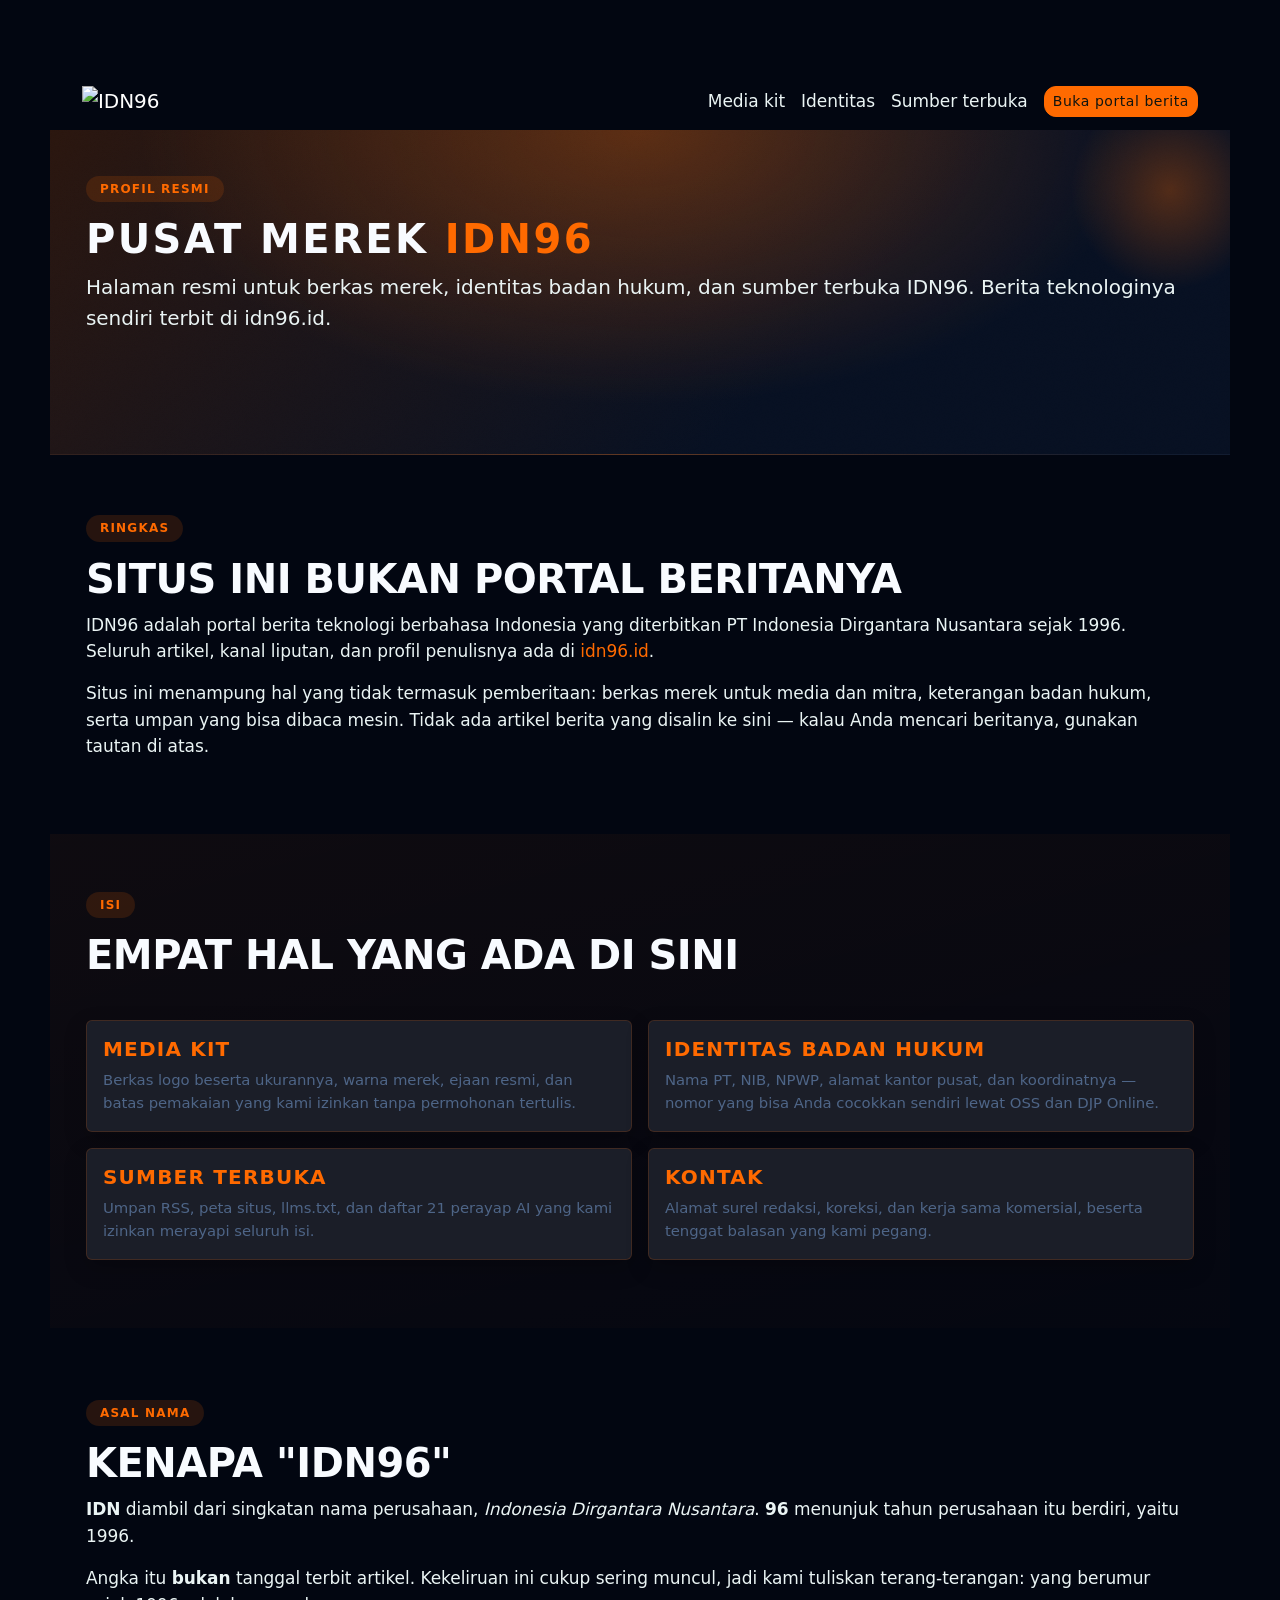
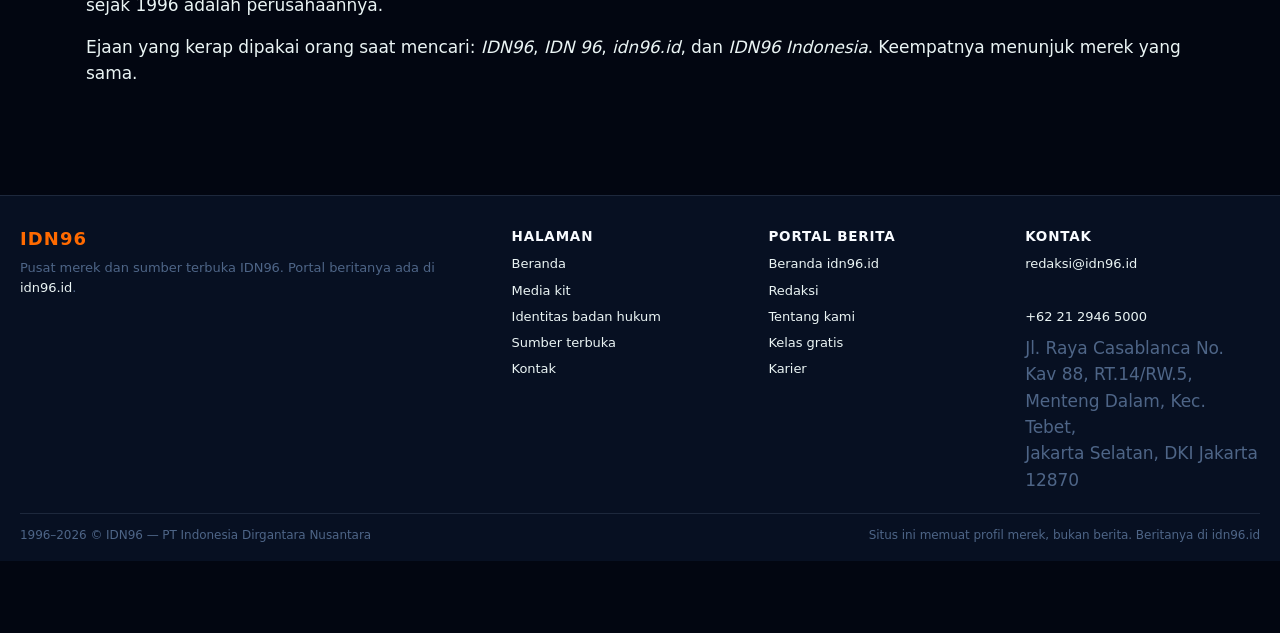
==== index.html @ 4a326c87 "Add files via upload" ====
<!DOCTYPE html>
<html lang="id-ID" data-bs-theme="dark">
<head>
<meta charset="UTF-8">
<meta name="viewport" content="width=device-width,initial-scale=1.0,viewport-fit=cover">
<meta name="theme-color" content="#020611">
<title>IDN96 — Pusat Merek dan Sumber Terbuka</title>
<meta name="description" content="Profil resmi merek IDN96: berkas logo, warna, identitas PT Indonesia Dirgantara Nusantara, dan umpan terbuka. Portalnya di idn96.id.">
<meta name="robots" content="index,follow,max-image-preview:large,max-snippet:-1">
<link rel="canonical" href="https://idn96-indonesia.github.io/">
<meta property="og:url" content="https://idn96-indonesia.github.io/">
<meta property="og:type" content="website">
<meta property="og:site_name" content="IDN96">
<meta property="og:locale" content="id_ID">
<meta property="og:title" content="IDN96 — Pusat Merek dan Sumber Terbuka">
<meta property="og:description" content="Profil resmi merek IDN96: berkas logo, warna, identitas PT Indonesia Dirgantara Nusantara, dan umpan terbuka. Portalnya di idn96.id.">
<meta property="og:image" content="https://idn96-indonesia.github.io/assets/og-image.png">
<meta property="og:image:width" content="1200">
<meta property="og:image:height" content="630">
<meta name="twitter:card" content="summary_large_image">
<link rel="icon" href="assets/favicon.png" sizes="48x48">
<link rel="apple-touch-icon" href="assets/apple-touch-icon.png">
<link rel="alternate" type="application/rss+xml" title="IDN96 — Berita Teknologi" href="https://idn96.id/rss.xml">
<link rel="preconnect" href="https://cdn.jsdelivr.net">
<link href="https://cdn.jsdelivr.net/npm/bootstrap@5.3.3/dist/css/bootstrap.min.css" rel="stylesheet">
<script type="application/ld+json">{"@context":"https://schema.org","@graph":[{"@type":"NewsMediaOrganization","@id":"https://idn96.id/#org","name":"IDN96","alternateName":["IDN 96","idn96.id","IDN96 Indonesia"],"legalName":"PT Indonesia Dirgantara Nusantara","slogan":"Berita teknologi Indonesia dengan sumber yang bisa diperiksa","url":"https://idn96.id/","logo":{"@type":"ImageObject","url":"https://idn96.id/assets/logo-full.png","width":600,"height":200},"foundingDate":"1996","founder":{"@type":"Person","name":"Djoko Smitho Shadewo"},"identifier":{"@type":"PropertyValue","propertyID":"NIB","name":"Nomor Induk Berusaha","value":"9120501902456"},"taxID":"832611651801000","email":"redaksi@idn96.id","telephone":"+62 21 2946 5000","address":{"@type":"PostalAddress","streetAddress":"Jl. Raya Casablanca No. Kav 88, RT.14/RW.5, Menteng Dalam, Kec. Tebet","addressLocality":"Jakarta Selatan","addressRegion":"DKI Jakarta","postalCode":"12870","addressCountry":"ID"},"geo":{"@type":"GeoCoordinates","latitude":-6.193969,"longitude":106.8177948},"inLanguage":"id-ID","sameAs":["https://x.com/idn96_office","https://www.youtube.com/@IDN96-Official","https://www.youtube.com/@IDN96-affiliate","https://about.me/idn96-indonesia/","https://idn96official.medium.com/","https://id.pinterest.com/idn96_officials/","https://scholar.google.co.id/citations?user=2NHjTwQAAAAJ","https://www.indiegogo.com/en/profile/idn96","https://idn96-indonesia.github.io/"]},{"@type":"WebSite","@id":"https://idn96-indonesia.github.io/#website","name":"IDN96 — Pusat Merek & Sumber Terbuka","url":"https://idn96-indonesia.github.io/","inLanguage":"id-ID","publisher":{"@id":"https://idn96.id/#org"},"isPartOf":{"@id":"https://idn96.id/#website"}},{"@type":"AboutPage","name":"IDN96 — Pusat Merek dan Sumber Terbuka","description":"Profil resmi merek IDN96: berkas logo, warna, identitas PT Indonesia Dirgantara Nusantara, dan umpan terbuka. Portalnya di idn96.id.","inLanguage":"id-ID","isPartOf":{"@id":"https://idn96-indonesia.github.io/#website"},"publisher":{"@id":"https://idn96.id/#org"},"isAccessibleForFree":true,"dateModified":"2026-08-22","@id":"https://idn96-indonesia.github.io/#halaman","url":"https://idn96-indonesia.github.io/","mainEntity":{"@id":"https://idn96.id/#org"}},{"@type":"BreadcrumbList","itemListElement":[{"@type":"ListItem","position":1,"name":"Beranda","item":"https://idn96-indonesia.github.io/"}]}]}</script>
<style>:root{--bs-primary:#ff6a00;--bs-primary-rgb:255 106 0;--bs-info:#00b4d8;--bs-body-bg:#020611;--bs-body-color:#eaf4f4;--bs-secondary-bg:#0f1c36;--bs-tertiary-bg:#071022;--bs-emphasis-color:#a0b9d8;--bs-secondary-color:#4e6587;--bs-tertiary-color:#4e6587;--bs-heading-color:#a0b9d8;--bs-border-color:color-mix(in srgb,var(--bs-emphasis-color) 14%,transparent);--bs-border-color-translucent:color-mix(in srgb,var(--bs-emphasis-color) 10%,transparent);--bs-border-radius:12px;--bs-link-color:#ff6a00;--bs-link-hover-color:#00b4d8;--nav-h:56px;--toc-h:46px;--ff-h:'Nunito','Inter',system-ui,sans-serif;--bs-body-font-family:'Nunito','Inter',system-ui,sans-serif;--bs-body-font-size:17px;--bs-body-line-height:1.55;--bs-body-font-weight:450;}
html{scroll-behavior:smooth;overflow-x:hidden;max-width:100vw}
body{font-family:var(--bs-body-font-family);background:var(--bs-body-bg);color:var(--bs-body-color);padding-top:calc(var(--nav-h) + 16px);padding-bottom:max(72px,env(safe-area-inset-bottom));-webkit-text-size-adjust:100%;overflow-x:hidden}
h1,h2,h3,h4,h5,h6{font-family:var(--ff-h);color:var(--bs-emphasis-color);line-height:1.25;font-weight:800}
.family-tech-news h1,.family-tech-news h2,.family-tech-news h3,.family-tech-news h4,.family-tech-news h5,.family-tech-news h6{font-weight:800;letter-spacing:.06em;text-transform:uppercase;font-style:normal}
img{max-width:100%;height:auto}
a{color:var(--bs-primary);text-decoration:none}a:hover{color:var(--bs-info)}
:focus-visible{outline:2px solid color-mix(in srgb,var(--bs-primary) 78%,var(--bs-emphasis-color));outline-offset:3px}
::-webkit-scrollbar{width:6px}::-webkit-scrollbar-track{background:var(--bs-body-bg)}::-webkit-scrollbar-thumb{background:var(--bs-border-color);border-radius:3px}
[id]{scroll-margin-top:calc(var(--nav-h) + 18px)}
.section{padding:56px 24px 44px;max-width:1180px;margin-inline:auto;position:relative;overflow-x:clip}
.section+.section{margin-top:8px}
.hero+.section,.hero-toc+.section,main>.section:first-of-type{padding-top:44px}
.section figure img,.section img.img-fluid{max-height:320px;object-fit:cover;width:100%;border-radius:var(--bs-border-radius-lg)}
/* Potret penulis dikecualikan dari max-height + object-fit:cover di atas. Aturan itu
   memotong gambar lewat bingkai, dan pada potret orang pemotongan berisiko memangkas
   wajah. Tinggi dibiarkan mengikuti rasio asli berkas. */
#penulis img{max-height:none;height:auto;object-fit:fill}
.section figure{margin:24px auto;max-width:680px}
.hero{position:relative;overflow:hidden;border-bottom:1px solid color-mix(in srgb,var(--bs-border-color) 50%,transparent)}
.hero::after{content:"";position:absolute;inset:0;pointer-events:none;background-image:url("data:image/svg+xml;utf8,<svg xmlns='http://www.w3.org/2000/svg' width='160' height='160'><filter id='n'><feTurbulence type='fractalNoise' baseFrequency='0.85' numOctaves='2'/></filter><rect width='160' height='160' filter='url(%23n)' opacity='0.55'/></svg>");opacity:.045;mix-blend-mode:overlay;z-index:0}
.hero>*{position:relative;z-index:1}
.navbar.fixed-top.top-nav{background:color-mix(in srgb,var(--bs-body-bg) 92%,transparent);border-bottom:1px solid var(--bs-border-color);backdrop-filter:blur(10px);min-height:var(--nav-h)}
.navbar-brand.nav-logo{text-decoration:none}
.navbar-brand.nav-logo:hover{text-decoration:none}
.navbar-brand.nav-logo img{width:auto;height:34px;margin-right:0;border-radius:8px;object-fit:contain;background:transparent}
.navbar-brand.nav-logo span{position:absolute;width:1px;height:1px;padding:0;margin:-1px;overflow:hidden;clip:rect(0,0,0,0);white-space:nowrap;border:0}
.top-nav .navbar-nav .nav-link{color:color-mix(in srgb,var(--bs-emphasis-color) 82%,transparent);font-weight:600;padding-inline:14px;border-radius:8px;transition:color .18s,background .18s}
.top-nav .navbar-nav .nav-link:hover{color:var(--bs-primary);background:color-mix(in srgb,var(--bs-primary) 10%,transparent)}
.top-nav .navbar-nav .nav-link.active{color:var(--bs-primary);font-weight:800;background:color-mix(in srgb,var(--bs-primary) 14%,transparent)}
.navbar-toggler{width:44px;height:44px;border:1px solid var(--bs-border-color);padding:0}
.navbar-toggler:focus{box-shadow:0 0 0 .2rem color-mix(in srgb,var(--bs-primary) 30%,transparent)}
.toc-bar{position:fixed;top:var(--nav-h);left:0;right:0;height:var(--toc-h);background:color-mix(in srgb,var(--bs-body-bg) 88%,transparent);border-bottom:1px solid var(--bs-border-color);z-index:180;display:flex;align-items:center;gap:10px;padding:6px clamp(12px,3vw,24px);backdrop-filter:blur(12px);overflow:hidden}
.toc-scroll{display:flex;align-items:center;gap:8px;min-width:0;overflow-x:auto;scrollbar-width:none;padding:2px 0}
.toc-scroll::-webkit-scrollbar,.hero-toc::-webkit-scrollbar{display:none}
.toc-bar a,.hero-toc a{display:inline-flex;align-items:center;height:32px;padding:0 12px;border-radius:999px;border:1px solid color-mix(in srgb,var(--bs-primary) 22%,var(--bs-border-color));color:var(--bs-body-color);font-size:13px;font-weight:600;white-space:nowrap;flex:0 0 auto;text-decoration:none}
.toc-bar a:hover,.toc-bar a.toc-active,.hero-toc a:hover,.hero-toc a.toc-active{color:var(--bs-emphasis-color);background:color-mix(in srgb,var(--bs-primary) 14%,transparent);border-color:color-mix(in srgb,var(--bs-primary) 55%,var(--bs-border-color))}
.hero-toc{display:flex;align-items:center;gap:8px;overflow-x:auto;scrollbar-width:none;max-width:1180px;margin:0 auto 20px;padding:8px 24px}
.footer{background:var(--bs-tertiary-bg);border-top:1px solid var(--bs-border-color);padding:32px 20px 16px;margin-top:48px}
.footer-inner{max-width:1400px;margin:0 auto}
.footer-grid{display:grid;grid-template-columns:2fr 1fr 1fr 1fr;gap:22px;margin-bottom:20px}
.footer-brand h3{font-size:18px;color:var(--bs-primary);margin-bottom:8px}
.footer-col h4{font-size:13.5px;color:var(--bs-emphasis-color);margin-bottom:10px}
.footer-col a,.footer-brand p{font-size:13px;color:var(--bs-secondary-color);display:block;margin-bottom:6px}
.footer-col a:hover{color:var(--bs-primary)}
.footer-bottom{border-top:1px solid var(--bs-border-color);padding-top:12px;display:flex;justify-content:space-between;flex-wrap:wrap;gap:8px;font-size:12px;color:var(--bs-secondary-color)}
.age-badge{display:inline-flex;align-items:center;justify-content:center;width:32px;height:32px;background:#c0392b;border-radius:50%;font-size:11px;font-weight:700;color:#fff}
.sticky-bar{position:fixed;left:0;right:0;bottom:0;background:var(--bs-tertiary-bg);border-top:2px solid var(--bs-primary);padding:10px 16px;display:flex;align-items:center;justify-content:center;gap:10px;z-index:400;transform:translateY(100%);transition:transform .3s}
.sticky-bar.show{transform:translateY(0)}
.back-top{position:fixed;right:1rem;bottom:1.25rem;width:44px;height:44px;background:var(--bs-primary);color:#fff;border-radius:999px;display:grid;place-items:center;font-size:20px;line-height:1;text-decoration:none;box-shadow:0 14px 36px rgba(0,0,0,.28);z-index:1040;opacity:0;pointer-events:none;transition:opacity .25s,transform .2s,box-shadow .25s}
.back-top.show{opacity:1;pointer-events:auto}
.back-top:hover{transform:translateY(-2px);box-shadow:0 18px 42px rgba(0,0,0,.34);color:#fff}
@media(max-width:767.98px){.back-top{bottom:calc(72px + env(safe-area-inset-bottom));right:1rem}}
.mobile-nav{display:none;position:fixed;bottom:0;left:0;right:0;height:60px;background:var(--bs-tertiary-bg);border-top:1px solid var(--bs-border-color);z-index:290;box-shadow:0 -4px 14px rgba(0,0,0,.18)}
.mobile-nav ul{display:grid;grid-template-columns:repeat(5,1fr);gap:0;margin:0;padding:0;list-style:none;height:100%}
.mobile-nav a{display:flex;flex-direction:column;align-items:center;justify-content:center;height:100%;gap:3px;color:color-mix(in srgb,var(--bs-emphasis-color) 65%,transparent);font-size:10.5px;text-decoration:none;font-weight:600;transition:color .15s}
.mobile-nav a.active,.mobile-nav a:hover{color:var(--bs-primary)}
.mobile-nav .m-icon{width:22px;height:22px;display:block;flex:0 0 auto;transition:color .15s,transform .18s}
.mobile-nav a.active .m-icon{color:var(--bs-primary);transform:translateY(-2px)}
.mobile-nav a:hover .m-icon{color:var(--bs-primary)}
.featured-game{padding:clamp(32px,5vw,48px) clamp(22px,4vw,36px);margin:24px auto;max-width:1180px;background:linear-gradient(135deg,color-mix(in srgb,var(--bs-tertiary-bg) 72%,transparent),color-mix(in srgb,var(--bs-primary) 4%,transparent));border-radius:var(--bs-border-radius-lg);border:1px solid color-mix(in srgb,var(--bs-primary) 22%,var(--bs-border-color));box-shadow:var(--bs-box-shadow)}
.featured-game .fg-badge{display:inline-block;padding:5px 14px;border-radius:999px;background:linear-gradient(135deg,var(--bs-primary),var(--bs-info));color:var(--bs-body-bg);font-size:11px;font-weight:800;letter-spacing:.12em;text-transform:uppercase;margin-bottom:14px;box-shadow:0 4px 12px color-mix(in srgb,var(--bs-primary) 30%,transparent)}
.featured-game img{border-radius:var(--bs-border-radius-lg);box-shadow:var(--bs-box-shadow);width:100%}
.error-num{font-family:var(--ff-h);font-size:clamp(96px,18vw,180px);font-weight:900;line-height:.9;letter-spacing:-.04em;background:linear-gradient(135deg,var(--bs-primary),var(--bs-info));-webkit-background-clip:text;background-clip:text;color:transparent;margin:0}
.eyebrow{display:inline-block;font-size:12px;font-weight:800;letter-spacing:.1em;text-transform:uppercase;color:var(--bs-primary);margin-bottom:12px;padding:6px 14px;background:color-mix(in srgb,var(--bs-primary) 14%,transparent);border-radius:999px;line-height:1.2}
.seo-copy{padding:20px 22px;columns:2 380px;column-gap:30px}
.seo-copy p{break-inside:avoid}
@media(max-width:760px){.seo-copy{columns:1;padding:16px}}
.map-wrap,.location-map{width:100%;height:300px;border-radius:var(--bs-border-radius-lg);overflow:hidden;border:1px solid var(--bs-border-color)}
.map-wrap iframe,.location-map iframe{width:100%;height:100%;border:0}
.family-tech-news{--bs-border-radius:1.2rem;--bs-border-radius-sm:.85rem;--bs-border-radius-lg:1.6rem;--bs-card-spacer-y:1.4rem;--bs-card-spacer-x:1.65rem;--bs-btn-border-radius:999px;--bs-btn-padding-y:.85rem;--bs-btn-padding-x:2rem;--bs-box-shadow-sm:0 8px 22px rgba(0,0,0,.22);--bs-box-shadow:0 14px 40px rgba(0,0,0,.3);--bs-accordion-border-radius:1.2rem;--bs-navbar-padding-y:.75rem}.family-tech-news .hero{background:radial-gradient(ellipse at 50% 0%,color-mix(in srgb,var(--bs-primary) 30%,transparent),transparent 60%),linear-gradient(135deg,color-mix(in srgb,var(--bs-primary) 16%,var(--bs-body-bg)),var(--bs-tertiary-bg) 65%)}.family-tech-news .hero::before{content:"";position:absolute;top:-40px;right:-40px;width:200px;height:200px;border-radius:50%;background:radial-gradient(circle,color-mix(in srgb,var(--bs-primary) 30%,transparent) 0%,transparent 70%);pointer-events:none;z-index:0}
@media(max-width:991.98px){.mobile-nav{display:block}body{padding-bottom:64px}}
@media(max-width:700px){.section{padding:32px 14px 24px}.hero-toc{padding:8px 14px;gap:6px}.hero-toc a{height:28px;padding:0 10px;font-size:12px;flex:0 0 auto}.navbar.top-nav .navbar-collapse{position:absolute;top:var(--nav-h);left:0;right:0;background:var(--bs-tertiary-bg);border-bottom:1px solid var(--bs-border-color);padding:12px 16px;max-height:calc(100vh - var(--nav-h));overflow-y:auto}.footer{padding:20px 16px 10px;margin-top:32px}.footer-grid{grid-template-columns:1fr 1fr;gap:10px 14px}}
@media(pointer:coarse){.btn,.nav-link,.toc-bar a,.hero-toc a,.mobile-nav a{min-height:44px}}
@media(prefers-reduced-motion:reduce){html{scroll-behavior:auto}*,*::before,*::after{animation-duration:.01ms!important;transition-duration:.01ms!important}}

/* site noise d75d */
body.site-d75d{letter-spacing:-.05px}body.site-d75d .navbar{column-gap:8px}body.site-d75d .card:hover{box-shadow:0 8px 24px color-mix(in srgb,var(--bs-primary) 10%,transparent)}body.site-d75d .btn:hover{transform:translateY(-1px)}body.site-d75d .card:hover{border-color:var(--bs-primary);transform:translateY(-2px)}body.site-d75d .accordion .accordion-button[aria-expanded='true']{background:color-mix(in srgb,var(--bs-primary) 14%,var(--bs-secondary-bg))}body.site-d75d .section+.section{margin-top:14px}body.site-d75d .section h2{letter-spacing:-.012em}body.site-d75d .section li{padding-left:.25em}body.site-d75d .badge:not(.rounded-pill){padding-inline:.65em}

/* brand scope */
.site-d75d{--bs-body-color:#eaf4f4;--bs-emphasis-color:#f8fbff;--bs-secondary-color:#4e6587;--bs-tertiary-color:#4e6587;--bs-primary:#ff6a00;--bs-primary-rgb:255,106,0;--bs-link-color:#ff6a00;--bs-link-hover-color:#00b4d8;--text-strong:#f8fbff;--text-body:#eaf4f4;--text-muted:#4e6587;--text-accent:#ff6a00}.site-d75d .btn-primary{--bs-btn-bg:#ff6a00;--bs-btn-border-color:#ff6a00;--bs-btn-color:#10140f;--bs-btn-hover-bg:#00b4d8;--bs-btn-hover-border-color:#00b4d8;--bs-btn-hover-color:#10140f;--bs-btn-active-bg:#00b4d8;--bs-btn-active-border-color:#00b4d8;--bs-btn-active-color:#10140f;--bs-btn-disabled-bg:#ff6a00;--bs-btn-disabled-border-color:#ff6a00;color:#10140f!important;background-color:#ff6a00!important;border-color:#ff6a00!important}.site-d75d .btn-outline-primary{--bs-btn-color:#ff6a00;--bs-btn-border-color:#ff6a00;--bs-btn-hover-bg:#ff6a00;--bs-btn-hover-border-color:#ff6a00;--bs-btn-hover-color:#10140f;color:#ff6a00!important;border-color:#ff6a00!important}.site-d75d .text-body,.site-d75d .fw-bold.text-body{color:#eaf4f4!important}.site-d75d .text-body-secondary,.site-d75d .text-secondary{color:#4e6587!important}.site-d75d .bg-primary-subtle{background-color:rgba(255,106,0,.14)!important}.site-d75d .text-primary{color:#ff6a00!important}.site-d75d .text-bg-primary,.site-d75d .text-bg-warning{background:#ff6a00!important;color:#10140f!important}.site-d75d .card{background:#1b1e28!important;border:1px solid rgba(255,106,0,.16)!important}.site-d75d .card.shadow-sm,.site-d75d .card.shadow{background:#1b1e28!important}.site-d75d footer,.site-d75d .footer{color:#eaf4f4!important}.site-d75d footer a,.site-d75d .footer a{color:#eaf4f4!important;text-decoration:none}.site-d75d footer a:hover,.site-d75d .footer a:hover{color:#ff6a00!important}.site-d75d footer small,.site-d75d footer .footer-bottom,.site-d75d footer .footer-note,.site-d75d footer .small,.site-d75d .footer small,.site-d75d .footer-bottom,.site-d75d .footer-copy{color:#4e6587!important}.site-d75d .accordion-item{background:#1b1e28!important;border-color:rgba(255,106,0,.16)!important;border-width:1px!important}.site-d75d .accordion-button{background:#1b1e28!important;color:#eaf4f4!important;font-weight:600}.site-d75d .accordion-button:not(.collapsed){background:rgba(255,106,0,.18)!important;color:#f8fbff!important;box-shadow:none;border-left:3px solid #ff6a00!important}.site-d75d .accordion-button::after{filter:invert(.85) brightness(1.2)}.site-d75d .accordion-button:not(.collapsed)::after{filter:invert(.55) brightness(1) sepia(1) hue-rotate(-30deg) saturate(5)}.site-d75d .accordion-body{color:#eaf4f4!important;line-height:1.55}

/* site microtweaks */
.site-d75d .card{border-radius:6px}.site-d75d .btn{letter-spacing:.04em;text-transform:none}.site-d75d .section-soft{background:linear-gradient(165deg,color-mix(in srgb,var(--bs-primary) 5%,transparent),color-mix(in srgb,var(--bs-primary) 1%,transparent))!important}.site-d75d .section h2{font-size:clamp(28px,3.5vw,40px);font-weight:850;letter-spacing:-.025em}.site-d75d .hero{padding-block:104px}.site-d75d img.img-fluid{border-radius:28px}.site-d75d .card{transition:transform .25s ease,box-shadow .25s ease,border-color .25s ease}.site-d75d .card:hover{box-shadow:0 4px 12px color-mix(in srgb,var(--bs-primary) 50%,transparent);outline:1px solid var(--bs-primary)}.site-d75d .btn-primary,.site-d75d .btn-lg{border-radius:12px}.site-d75d .section+.section{margin-top:24px}

/* qa mobile toc guard */
@media(max-width:700px){.page-category .hero-toc,.page-static .hero-toc{display:flex!important;flex-wrap:nowrap!important;align-items:center!important;overflow-x:auto!important;overflow-y:hidden!important;width:100%!important;max-width:100%!important;height:42px!important;max-height:42px!important;margin:0 0 10px!important;padding:4px 2px 5px!important;gap:6px!important;white-space:nowrap!important;scroll-snap-type:x proximity}.page-category .hero-toc a,.page-static .hero-toc a{white-space:nowrap!important;flex:0 0 auto!important;min-width:max-content!important;max-width:none!important;min-height:32px!important;height:32px!important;padding:6px 10px!important;font-size:11px!important;line-height:1!important;word-break:keep-all!important;overflow-wrap:normal!important;scroll-snap-align:start}.page-category .hero-toc.has-scroll-hint::after,.page-static .hero-toc.has-scroll-hint::after{display:none!important}.page-home .stats-row,.page-home .stat-row,.page-home .sr-row{grid-template-columns:repeat(2,minmax(0,1fr))!important}.page-home .stats-row>*,.page-home .stat-row>*,.page-home .sr-row>*{min-width:0!important}}

/* ---------------------------------------------------------------- notis penipuan
   Dua bentuk dari satu markup (dibuat engine.notis()):
   - di bawah 768px  : panel tepi bawah. Latar TIDAK digelapkan dan TIDAK menutupi
                       isi, halaman tetap bisa digulir. Bentuk inilah yang membuat
                       notis tidak terhitung interstisial di perangkat seluler.
   - 768px ke atas   : dialog bertumpuk dengan latar gelap.
   Tinggi poster dibatasi dengan object-fit:contain, bukan cover — di situs ini
   gambar tidak pernah dipotong, dan memotong poster berarti memangkas pesannya. */
.notis-latar{position:fixed;inset:auto 0 0 0;z-index:295;display:flex;justify-content:center;
  padding:0 10px calc(68px + env(safe-area-inset-bottom,0px));pointer-events:none}
.notis{pointer-events:auto;width:100%;max-width:520px;max-height:76vh;overflow-y:auto;
  -webkit-overflow-scrolling:touch;background:var(--bs-tertiary-bg,#1b1e28);
  border:1px solid color-mix(in srgb,var(--bs-primary) 26%,transparent);border-radius:18px;
  box-shadow:0 18px 48px rgba(0,0,0,.55);animation:notis-naik .26s cubic-bezier(.2,.8,.2,1)}
.notis-gambar{display:block;width:100%;height:auto;max-height:24vh;object-fit:contain;
  object-position:center top;background:#0d1017;border-radius:17px 17px 0 0}
.notis-tutup{position:absolute;top:10px;right:10px;width:44px;height:44px;display:flex;
  align-items:center;justify-content:center;border:0;border-radius:50%;
  background:rgba(8,10,14,.66);color:#fff;font-size:16px;line-height:1;cursor:pointer;
  transition:background .15s,color .15s}
.notis-tutup:hover,.notis-tutup:focus-visible{background:var(--bs-primary);color:#10140f}
.notis{position:relative}
.notis-isi{padding:13px 15px 15px}
/* Di seluler label "PEMBERITAHUAN KEAMANAN" dilewati: posternya sudah bertuliskan
   peringatan, jadi barisnya hanya menambah tinggi tanpa menambah informasi. */
.notis-eyebrow{display:none}
.notis-eyebrow{margin:0 0 5px;font-size:11px;font-weight:800;letter-spacing:.12em;
  text-transform:uppercase;color:var(--bs-primary)}
.notis-judul{margin:0 0 7px;font-size:clamp(16px,4vw,21px);font-weight:850;line-height:1.25;
  letter-spacing:-.02em;color:var(--text-strong,#f8fbff)}
.notis-teks{margin:0 0 12px;font-size:13.5px;line-height:1.5;color:var(--text-body,#eaf4f4)}
.notis-aksi{display:flex;gap:10px}
.notis-aksi .btn{flex:1 1 0;min-height:48px;display:flex;align-items:center;justify-content:center;
  padding-inline:.75rem;font-weight:700;font-size:15px}
.notis-lanjut{margin:9px 0 0;text-align:center;font-size:12.5px;line-height:1.4}
.notis-lanjut a{color:var(--text-muted,#8ea2bf);text-decoration:underline;
  text-underline-offset:3px;display:inline-block;padding:6px 4px}
.notis-lanjut a:hover{color:var(--bs-primary)}
.notis-pergi{animation:notis-turun .18s ease-in forwards}
body.notis-terkunci{overflow:hidden}
/* Tombol "kembali ke atas" berada di sudut yang sama dengan panel notis. Selama
   panel terbuka tombol itu disingkirkan supaya tidak ada dua sasaran sentuh yang
   bertumpuk — pada layar sentuh, tumpang tindih berarti salah tekan. */
body.notis-ada .back-top{opacity:0!important;pointer-events:none!important}
@keyframes notis-naik{from{opacity:0;transform:translateY(18px)}to{opacity:1;transform:none}}
@keyframes notis-turun{to{opacity:0;transform:translateY(14px)}}
/* Layar sangat sempit: tombol TETAP berdampingan. Diukur di 320px, "Masuk" dan
   "Daftar" masing-masing masih mendapat 130px — menumpuknya hanya menambah 58px
   tinggi panel tanpa alasan. Yang dikecilkan cukup paddingnya. */
@media(max-width:359px){.notis-isi{padding:12px 12px 14px}.notis-aksi{gap:8px}
  .notis-aksi .btn{padding-inline:.5rem;font-size:14.5px}}
/* Layar pendek (mis. 320x640, 360x640): poster dikecilkan dan tautan "kenali
   ciri-cirinya" disembunyikan supaya panel tidak melewati sekitar 60 persen
   layar. Isi peringatannya tetap utuh — tautan itu juga ada di footer. */
@media(max-height:700px){
  .notis-gambar{max-height:19vh}
  .notis-lanjut{display:none}
  .notis-teks{font-size:13px;line-height:1.45;margin-bottom:10px}
  .notis-judul{font-size:15.5px;margin-bottom:6px}
  .notis-isi{padding:11px 14px 13px}
}
/* di atas lebar nav bawah, panel tidak perlu jarak untuk nav itu lagi */
@media(min-width:992px){.notis-latar{padding-bottom:calc(16px + env(safe-area-inset-bottom,0px))}}
/* layar lebar: dialog bertumpuk */
@media(min-width:768px){
  .notis-latar{inset:0;align-items:center;padding:20px;pointer-events:auto;
    background:rgba(8,10,14,.78);backdrop-filter:blur(3px);animation:notis-pudar .2s ease-out}
  .notis{max-width:460px;max-height:92vh;border-radius:16px}
  .notis-gambar{max-height:none;border-radius:15px 15px 0 0}
  .notis-isi{padding:20px 20px 22px}
  .notis-eyebrow{display:block}
  .notis-teks{font-size:14.5px;margin-bottom:16px}
}
@keyframes notis-pudar{from{opacity:0}to{opacity:1}}
@media(prefers-reduced-motion:reduce){
  .notis,.notis-latar,.notis-pergi{animation:none!important}
}

/* ---------------------------------------------------------------- seluler: area aman
   viewport-fit=cover dipakai di <meta viewport>, jadi elemen `fixed` di tepi bawah
   wajib memperhitungkan env(safe-area-inset-bottom). Tanpa ini, nav bawah tertutup
   home indicator di iPhone dan tombolnya jadi sulit ditekan. */
@media(max-width:991.98px){
  .mobile-nav{height:calc(60px + env(safe-area-inset-bottom,0px));
    padding-bottom:env(safe-area-inset-bottom,0px)}
  body{padding-bottom:calc(64px + env(safe-area-inset-bottom,0px))}
  .back-top{bottom:calc(72px + env(safe-area-inset-bottom,0px))}
}

/* ---------------------------------------------------------------- sasaran sentuh seluler
   Diukur di 390px pada halaman artikel: 40 tautan bernilai tinggi lebih pendek
   dari 44px, dan yang paling rawan adalah 18 tautan footer yang tersusun hanya
   berjarak 20px — cukup rapat untuk salah tekan.

   Tautan di TENGAH KALIMAT sengaja tidak diperbesar. Memberi tinggi 44px pada
   tautan sebaris akan membuat area sentuhnya menabrak baris di atas dan di
   bawahnya, sehingga justru menambah salah tekan. Yang diperbesar hanya kontrol
   yang berdiri sendiri: footer, remah roti, baris kredit, dan daftar isi. */
@media(max-width:991.98px){
  /* footer: dari 20px menjadi 40px, sekaligus memberi jarak antar tautan */
  .footer-col a{display:block;padding:9px 0;min-height:40px;font-size:13.5px;line-height:1.35}
  .footer-col span.text-body-secondary a{display:inline-block;padding:10px 0;min-height:40px}
  /* remah roti dan baris kredit: area sentuh diperbesar TANPA mengubah tinggi
     baris, memakai padding yang diimbangi margin negatif */
  .crumbs a{display:inline-block;padding-block:11px;margin-block:-11px}
  .byline a{display:inline-block;padding-block:12px;margin-block:-12px}
  /* daftar isi melayang: 32px -> 40px, huruf 11px -> 12px agar tidak terhitung
     "teks terlalu kecil" pada uji kelayakan seluler */
  /* Penjaga daftar isi seluler sebelumnya mengunci 32px/11px lewat selektor
     ber-!important yang lebih spesifik (.page-static .hero-toc a). Aturan di
     bawah memakai kekhususan yang sama supaya benar-benar berlaku — menaikkan
     !important saja tidak cukup kalau kekhususannya kalah. */
  .page-home .hero-toc,.page-category .hero-toc,.page-static .hero-toc,.page-article .hero-toc{
    height:50px!important;max-height:50px!important}
  .page-home .hero-toc a,.page-category .hero-toc a,.page-static .hero-toc a,.page-article .hero-toc a{
    min-height:40px!important;height:40px!important;font-size:12px!important;padding:0 12px!important}
  .toc-bar a{min-height:40px;display:inline-flex;align-items:center}
  /* Nav bawah: label 10,5px -> 12px, batas bawah "teks terbaca" pada uji
     kelayakan seluler. Diukur di 390px: label terlebar 42px di dalam sel 78px,
     jadi kenaikan ini tidak membuat label terpotong. */
  .mobile-nav a{font-size:12px}
  .mobile-nav .m-label{font-size:12px}
  /* Judul kartu: area sentuh dinaikkan ke 44px tanpa mengubah tinggi kartu */
  .card h3 a,.card h2 a{display:inline-block;padding-block:11px;margin-block:-11px}
  .notis-lanjut a{min-height:44px;display:inline-flex;align-items:center;justify-content:center}
}

/* ---------------------------------------------------------------- fasad video
   Sampul dulu, iframe belakangan. Satu sematan YouTube menarik lebih dari satu
   megabita dan belasan permintaan; memuatnya untuk pembaca yang belum tentu
   menonton merusak angka yang selama ini dijaga (8 permintaan per halaman). */
.video-fasad{position:relative;display:block;width:100%;aspect-ratio:16/9;
  border-radius:var(--bs-border-radius-lg,14px);overflow:hidden;cursor:pointer;
  background:#0d1017;border:1px solid color-mix(in srgb,var(--bs-primary) 22%,transparent)}
.video-fasad img{width:100%;height:100%;object-fit:cover;display:block}
.video-fasad iframe{width:100%;height:100%;border:0;display:block}
.video-putar{position:absolute;inset:0;margin:auto;width:68px;height:68px;
  display:flex;align-items:center;justify-content:center;border:0;border-radius:50%;
  background:color-mix(in srgb,var(--bs-primary) 92%,#000);color:#10140f;
  font-size:26px;line-height:1;padding-left:5px;cursor:pointer;
  box-shadow:0 10px 30px rgba(0,0,0,.45);transition:transform .18s}
.video-fasad:hover .video-putar{transform:scale(1.08)}
.video-aktif{cursor:default}
@media(prefers-reduced-motion:reduce){.video-fasad:hover .video-putar{transform:none}}
</style>
</head>
<body id="top" class="family-tech-news site-d75d page-static">
<nav class="navbar navbar-expand-lg top-nav">
 <div class="container-lg">
 <a class="navbar-brand" href="index.html"><img src="assets/logo.png" alt="IDN96" width="120" height="40"></a>
 <div class="d-flex flex-wrap gap-3 align-items-center ms-auto">
  <a class="nav-link" href="media-kit/index.html">Media kit</a>
  <a class="nav-link" href="identitas/index.html">Identitas</a>
  <a class="nav-link" href="sumber-terbuka/index.html">Sumber terbuka</a>
  <a class="btn btn-primary btn-sm" href="https://idn96.id/">Buka portal berita</a>
 </div>
 </div>
</nav>
<main class="main">
<section id="hero" class="section hero">
 <div class="container-lg">
 <span class="eyebrow">Profil resmi</span>
 <h1 class="fw-black">Pusat merek <span class="text-primary fw-black">IDN96</span></h1>
 <p class="lead">Halaman resmi untuk berkas merek, identitas badan hukum, dan sumber terbuka IDN96. Berita teknologinya sendiri terbit di idn96.id.</p>
 </div>
</section>
<section id="apa" class="section">
 <div class="container-lg">
 <span class="eyebrow">Ringkas</span>
 <h2 class="fw-black">Situs ini bukan portal beritanya</h2>
 <p>IDN96 adalah portal berita teknologi berbahasa Indonesia yang diterbitkan PT Indonesia Dirgantara Nusantara sejak 1996. Seluruh artikel, kanal liputan, dan profil penulisnya ada di <a href="https://idn96.id/">idn96.id</a>.</p>
 <p>Situs ini menampung hal yang tidak termasuk pemberitaan: berkas merek untuk media dan mitra, keterangan badan hukum, serta umpan yang bisa dibaca mesin. Tidak ada artikel berita yang disalin ke sini — kalau Anda mencari beritanya, gunakan tautan di atas.</p>
 </div>
</section>
<section id="isi" class="section section-soft">
 <div class="container-lg">
 <span class="eyebrow">Isi</span>
 <h2 class="fw-black">Empat hal yang ada di sini</h2>
 <div class="row row-cols-1 row-cols-md-2 g-3 my-4"><div class="col"><div class="card shadow-sm bg-body-tertiary p-3 h-100"><h3 class="h5 mb-2"><a href="media-kit/index.html">Media kit</a></h3><p class="small text-body-secondary mb-0">Berkas logo beserta ukurannya, warna merek, ejaan resmi, dan batas pemakaian yang kami izinkan tanpa permohonan tertulis.</p></div></div><div class="col"><div class="card shadow-sm bg-body-tertiary p-3 h-100"><h3 class="h5 mb-2"><a href="identitas/index.html">Identitas badan hukum</a></h3><p class="small text-body-secondary mb-0">Nama PT, NIB, NPWP, alamat kantor pusat, dan koordinatnya — nomor yang bisa Anda cocokkan sendiri lewat OSS dan DJP Online.</p></div></div><div class="col"><div class="card shadow-sm bg-body-tertiary p-3 h-100"><h3 class="h5 mb-2"><a href="sumber-terbuka/index.html">Sumber terbuka</a></h3><p class="small text-body-secondary mb-0">Umpan RSS, peta situs, llms.txt, dan daftar 21 perayap AI yang kami izinkan merayapi seluruh isi.</p></div></div><div class="col"><div class="card shadow-sm bg-body-tertiary p-3 h-100"><h3 class="h5 mb-2"><a href="kontak/index.html">Kontak</a></h3><p class="small text-body-secondary mb-0">Alamat surel redaksi, koreksi, dan kerja sama komersial, beserta tenggat balasan yang kami pegang.</p></div></div></div>
 </div>
</section>
<section id="asal-nama" class="section">
 <div class="container-lg">
 <span class="eyebrow">Asal nama</span>
 <h2 class="fw-black">Kenapa "IDN96"</h2>
 <p><strong>IDN</strong> diambil dari singkatan nama perusahaan, <em>Indonesia Dirgantara Nusantara</em>. <strong>96</strong> menunjuk tahun perusahaan itu berdiri, yaitu 1996.</p>
 <p data-nolink>Angka itu <strong>bukan</strong> tanggal terbit artikel. Kekeliruan ini cukup sering muncul, jadi kami tuliskan terang-terangan: yang berumur sejak 1996 adalah perusahaannya.</p>
 <p>Ejaan yang kerap dipakai orang saat mencari: <em>IDN96</em>, <em>IDN 96</em>, <em>idn96.id</em>, dan <em>IDN96 Indonesia</em>. Keempatnya menunjuk merek yang sama.</p>
 </div>
</section>
</main>
<footer class="footer">
 <div class="footer-inner">
 <div class="footer-grid">
 <div class="footer-brand">
 <h3>IDN96</h3>
 <p>Pusat merek dan sumber terbuka IDN96. Portal beritanya ada di
 <a href="https://idn96.id/">idn96.id</a>.</p>
 </div>
 <div class="footer-col"><h4>Halaman</h4>
 <a href="index.html">Beranda</a>
 <a href="media-kit/index.html">Media kit</a>
 <a href="identitas/index.html">Identitas badan hukum</a>
 <a href="sumber-terbuka/index.html">Sumber terbuka</a>
 <a href="kontak/index.html">Kontak</a>
 </div>
 <div class="footer-col"><h4>Portal berita</h4>
 <a href="https://idn96.id/">Beranda idn96.id</a>
 <a href="https://idn96.id/redaksi/">Redaksi</a>
 <a href="https://idn96.id/tentang-kami/">Tentang kami</a>
 <a href="https://idn96.id/kelas/">Kelas gratis</a>
 <a href="https://idn96.id/karier/">Karier</a>
 </div>
 <div class="footer-col"><h4>Kontak</h4>
 <span class="text-body-secondary"><a href="mailto:redaksi@idn96.id">redaksi@idn96.id</a><br>
 <a href="tel:+622129465000">+62 21 2946 5000</a></span>
 <address class="text-body-secondary mt-2" style="font-style:normal;margin:0">Jl. Raya Casablanca No. Kav 88, RT.14/RW.5, Menteng Dalam, Kec. Tebet,<br>Jakarta Selatan, DKI Jakarta 12870</address>
 </div>
 </div>
 <div class="footer-bottom">
 <span class="footer-copy">1996&ndash;2026 © IDN96 &mdash; PT Indonesia Dirgantara Nusantara</span>
 <span class="footer-copy">Situs ini memuat profil merek, bukan berita. Beritanya di idn96.id</span>
 </div>
 </div>
</footer>
</body>
</html>
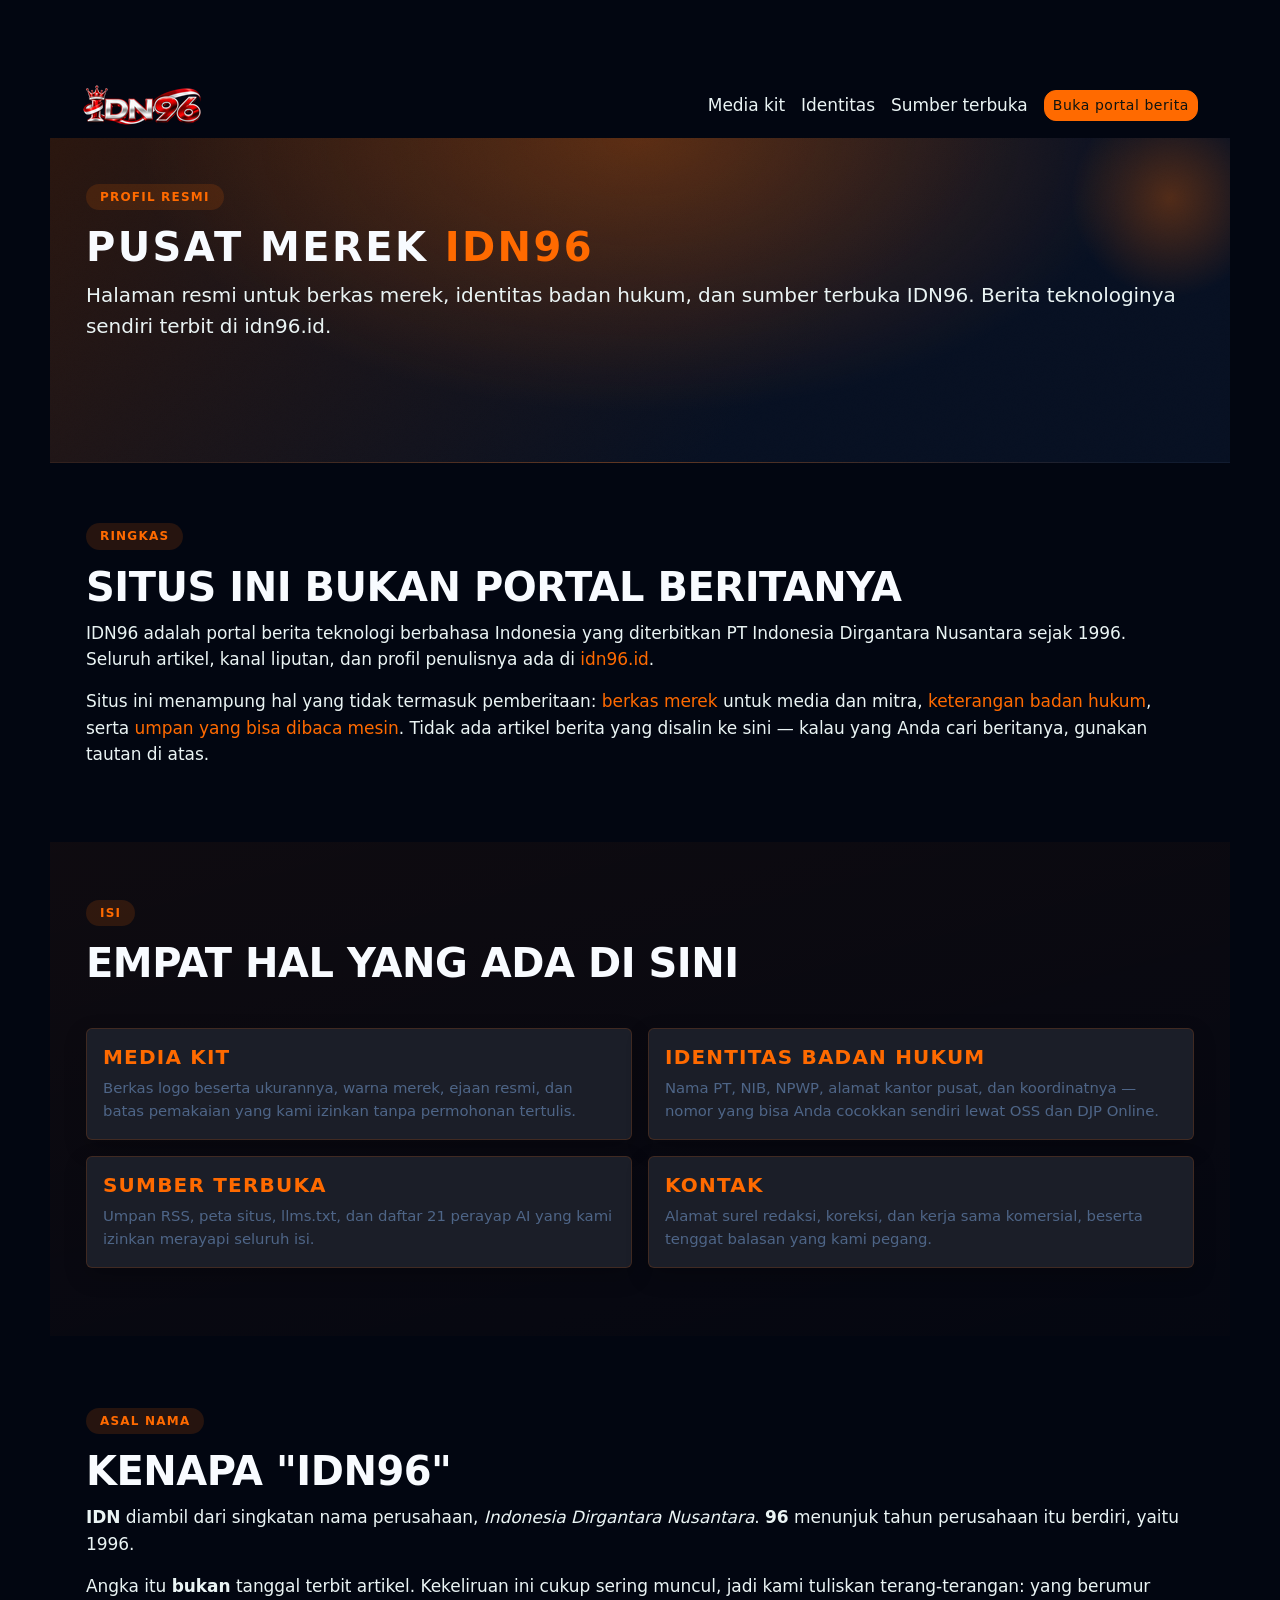
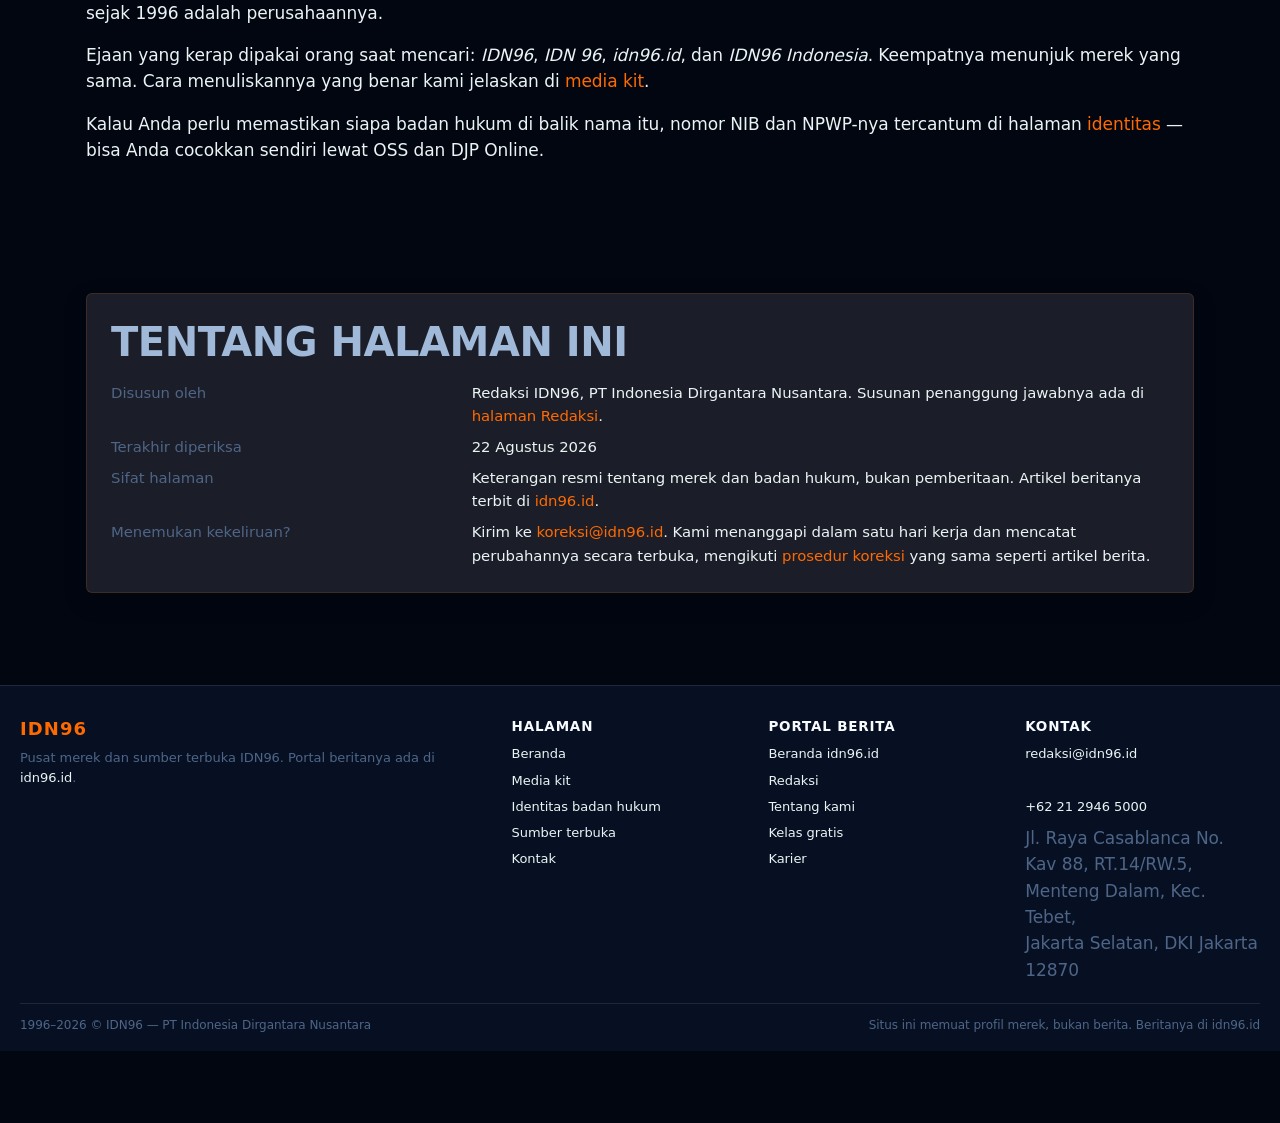
==== commit 937ea9bb: "Add files via upload" ====
--- a/index.html
+++ b/index.html
@@ -23,7 +23,7 @@
 <link rel="alternate" type="application/rss+xml" title="IDN96 — Berita Teknologi" href="https://idn96.id/rss.xml">
 <link rel="preconnect" href="https://cdn.jsdelivr.net">
 <link href="https://cdn.jsdelivr.net/npm/bootstrap@5.3.3/dist/css/bootstrap.min.css" rel="stylesheet">
-<script type="application/ld+json">{"@context":"https://schema.org","@graph":[{"@type":"NewsMediaOrganization","@id":"https://idn96.id/#org","name":"IDN96","alternateName":["IDN 96","idn96.id","IDN96 Indonesia"],"legalName":"PT Indonesia Dirgantara Nusantara","slogan":"Berita teknologi Indonesia dengan sumber yang bisa diperiksa","url":"https://idn96.id/","logo":{"@type":"ImageObject","url":"https://idn96.id/assets/logo-full.png","width":600,"height":200},"foundingDate":"1996","founder":{"@type":"Person","name":"Djoko Smitho Shadewo"},"identifier":{"@type":"PropertyValue","propertyID":"NIB","name":"Nomor Induk Berusaha","value":"9120501902456"},"taxID":"832611651801000","email":"redaksi@idn96.id","telephone":"+62 21 2946 5000","address":{"@type":"PostalAddress","streetAddress":"Jl. Raya Casablanca No. Kav 88, RT.14/RW.5, Menteng Dalam, Kec. Tebet","addressLocality":"Jakarta Selatan","addressRegion":"DKI Jakarta","postalCode":"12870","addressCountry":"ID"},"geo":{"@type":"GeoCoordinates","latitude":-6.193969,"longitude":106.8177948},"inLanguage":"id-ID","sameAs":["https://x.com/idn96_office","https://www.youtube.com/@IDN96-Official","https://www.youtube.com/@IDN96-affiliate","https://about.me/idn96-indonesia/","https://idn96official.medium.com/","https://id.pinterest.com/idn96_officials/","https://scholar.google.co.id/citations?user=2NHjTwQAAAAJ","https://www.indiegogo.com/en/profile/idn96","https://idn96-indonesia.github.io/"]},{"@type":"WebSite","@id":"https://idn96-indonesia.github.io/#website","name":"IDN96 — Pusat Merek & Sumber Terbuka","url":"https://idn96-indonesia.github.io/","inLanguage":"id-ID","publisher":{"@id":"https://idn96.id/#org"},"isPartOf":{"@id":"https://idn96.id/#website"}},{"@type":"AboutPage","name":"IDN96 — Pusat Merek dan Sumber Terbuka","description":"Profil resmi merek IDN96: berkas logo, warna, identitas PT Indonesia Dirgantara Nusantara, dan umpan terbuka. Portalnya di idn96.id.","inLanguage":"id-ID","isPartOf":{"@id":"https://idn96-indonesia.github.io/#website"},"publisher":{"@id":"https://idn96.id/#org"},"isAccessibleForFree":true,"dateModified":"2026-08-22","@id":"https://idn96-indonesia.github.io/#halaman","url":"https://idn96-indonesia.github.io/","mainEntity":{"@id":"https://idn96.id/#org"}},{"@type":"BreadcrumbList","itemListElement":[{"@type":"ListItem","position":1,"name":"Beranda","item":"https://idn96-indonesia.github.io/"}]}]}</script>
+<script type="application/ld+json">{"@context":"https://schema.org","@graph":[{"@type":"NewsMediaOrganization","@id":"https://idn96.id/#org","name":"IDN96","alternateName":["IDN 96","idn96.id","IDN96 Indonesia"],"legalName":"PT Indonesia Dirgantara Nusantara","slogan":"Berita teknologi Indonesia dengan sumber yang bisa diperiksa","url":"https://idn96.id/","logo":{"@type":"ImageObject","url":"https://idn96.id/assets/logo-full.png","width":600,"height":200},"foundingDate":"1996","founder":{"@type":"Person","name":"Djoko Smitho Shadewo"},"identifier":{"@type":"PropertyValue","propertyID":"NIB","name":"Nomor Induk Berusaha","value":"9120501902456"},"taxID":"832611651801000","email":"redaksi@idn96.id","telephone":"+62 21 2946 5000","address":{"@type":"PostalAddress","streetAddress":"Jl. Raya Casablanca No. Kav 88, RT.14/RW.5, Menteng Dalam, Kec. Tebet","addressLocality":"Jakarta Selatan","addressRegion":"DKI Jakarta","postalCode":"12870","addressCountry":"ID"},"geo":{"@type":"GeoCoordinates","latitude":-6.193969,"longitude":106.8177948},"inLanguage":"id-ID","areaServed":{"@type":"Country","name":"Indonesia"},"knowsAbout":["Kecerdasan buatan","Telepon pintar","Perusahaan rintisan","Keamanan komputer","Perangkat lunak","Telekomunikasi","Ulasan produk teknologi","Teknologi informasi"],"publishingPrinciples":"https://idn96.id/redaksi/","correctionsPolicy":"https://idn96.id/redaksi/#koreksi","actionableFeedbackPolicy":"https://idn96.id/redaksi/#koreksi","ethicsPolicy":"https://idn96.id/redaksi/#pedoman","ownershipFundingInfo":"https://idn96.id/redaksi/#komersial","masthead":"https://idn96.id/redaksi/","contactPoint":[{"@type":"ContactPoint","contactType":"editorial","email":"redaksi@idn96.id","telephone":"+62 21 2946 5000","areaServed":"ID","availableLanguage":"id"},{"@type":"ContactPoint","contactType":"corrections","email":"koreksi@idn96.id","availableLanguage":"id"}],"brand":{"@type":"Brand","@id":"https://idn96.id/#brand","name":"IDN96","alternateName":["IDN 96","idn96.id","IDN96 Indonesia"],"url":"https://idn96.id/","slogan":"Berita teknologi Indonesia dengan sumber yang bisa diperiksa"},"sameAs":["https://x.com/idn96_office","https://www.youtube.com/@IDN96-Official","https://www.youtube.com/@IDN96-affiliate","https://about.me/idn96-indonesia/","https://idn96official.medium.com/","https://id.pinterest.com/idn96_officials/","https://scholar.google.co.id/citations?user=2NHjTwQAAAAJ","https://www.indiegogo.com/en/profile/idn96","https://idn96-indonesia.github.io/"]},{"@type":"WebSite","@id":"https://idn96-indonesia.github.io/#website","name":"IDN96 — Pusat Merek & Sumber Terbuka","url":"https://idn96-indonesia.github.io/","inLanguage":"id-ID","publisher":{"@id":"https://idn96.id/#org"},"isPartOf":{"@id":"https://idn96.id/#website"}},{"@type":"AboutPage","name":"IDN96 — Pusat Merek dan Sumber Terbuka","description":"Profil resmi merek IDN96: berkas logo, warna, identitas PT Indonesia Dirgantara Nusantara, dan umpan terbuka. Portalnya di idn96.id.","inLanguage":"id-ID","isPartOf":{"@id":"https://idn96-indonesia.github.io/#website"},"publisher":{"@id":"https://idn96.id/#org"},"isAccessibleForFree":true,"dateModified":"2026-08-22","@id":"https://idn96-indonesia.github.io/#halaman","url":"https://idn96-indonesia.github.io/","mainEntity":{"@id":"https://idn96.id/#org"},"about":{"@type":"Thing","name":"Teknologi informasi","sameAs":"https://id.wikipedia.org/wiki/Teknologi_informasi"},"keywords":"IDN96, media kit IDN96, profil IDN96, PT Indonesia Dirgantara Nusantara","mentions":[{"@type":"DefinedTerm","name":"IDN96","description":"Merek portal berita teknologi berbahasa Indonesia yang diterbitkan PT Indonesia Dirgantara Nusantara sejak 1996."},{"@type":"DefinedTerm","name":"PT Indonesia Dirgantara Nusantara","description":"Badan hukum penerbit IDN96, berdiri 1996, berkantor pusat di Jakarta Selatan."}],"speakable":{"@type":"SpeakableSpecification","cssSelector":["#apa"]}},{"@type":"BreadcrumbList","itemListElement":[{"@type":"ListItem","position":1,"name":"Beranda","item":"https://idn96-indonesia.github.io/"}]},{"@type":"FAQPage","mainEntity":[{"@type":"Question","name":"Apakah situs ini portal berita IDN96?","acceptedAnswer":{"@type":"Answer","text":"Bukan. Situs ini memuat profil merek, identitas badan hukum, dan sumber terbuka. Seluruh artikel dan kanal beritanya terbit di idn96.id."}},{"@type":"Question","name":"Kenapa nama mereknya IDN96?","acceptedAnswer":{"@type":"Answer","text":"IDN diambil dari singkatan nama perusahaan, Indonesia Dirgantara Nusantara. Angka 96 menunjuk 1996, tahun perusahaan itu berdiri — bukan tanggal terbit artikel."}},{"@type":"Question","name":"Bolehkah saya memakai logo IDN96?","acceptedAnswer":{"@type":"Answer","text":"Boleh tanpa izin untuk merujuk atau memberitakan IDN96. Pemakaian pada produk, kemasan, atau iklan memerlukan izin tertulis lewat redaksi@idn96.id."}},{"@type":"Question","name":"Bagaimana memastikan situs ini resmi?","acceptedAnswer":{"@type":"Answer","text":"Nomor Induk Berusaha dan NPWP penerbitnya tercantum di halaman identitas, dan bisa Anda cocokkan sendiri lewat sistem OSS serta DJP Online. Hanya dua domain yang resmi: idn96.id dan idn96-indonesia.github.io."}},{"@type":"Question","name":"Apakah isi IDN96 boleh dipakai model bahasa?","acceptedAnswer":{"@type":"Answer","text":"Boleh. Kami tidak memblokir perayap model bahasa dan menyebut 21 di antaranya secara eksplisit di robots.txt. Yang kami minta hanya penyebutan sumber dan tautan ke URL aslinya."}}]}]}</script>
 <style>:root{--bs-primary:#ff6a00;--bs-primary-rgb:255 106 0;--bs-info:#00b4d8;--bs-body-bg:#020611;--bs-body-color:#eaf4f4;--bs-secondary-bg:#0f1c36;--bs-tertiary-bg:#071022;--bs-emphasis-color:#a0b9d8;--bs-secondary-color:#4e6587;--bs-tertiary-color:#4e6587;--bs-heading-color:#a0b9d8;--bs-border-color:color-mix(in srgb,var(--bs-emphasis-color) 14%,transparent);--bs-border-color-translucent:color-mix(in srgb,var(--bs-emphasis-color) 10%,transparent);--bs-border-radius:12px;--bs-link-color:#ff6a00;--bs-link-hover-color:#00b4d8;--nav-h:56px;--toc-h:46px;--ff-h:'Nunito','Inter',system-ui,sans-serif;--bs-body-font-family:'Nunito','Inter',system-ui,sans-serif;--bs-body-font-size:17px;--bs-body-line-height:1.55;--bs-body-font-weight:450;}
 html{scroll-behavior:smooth;overflow-x:hidden;max-width:100vw}
 body{font-family:var(--bs-body-font-family);background:var(--bs-body-bg);color:var(--bs-body-color);padding-top:calc(var(--nav-h) + 16px);padding-bottom:max(72px,env(safe-area-inset-bottom));-webkit-text-size-adjust:100%;overflow-x:hidden}
@@ -283,7 +283,7 @@
  <span class="eyebrow">Ringkas</span>
  <h2 class="fw-black">Situs ini bukan portal beritanya</h2>
  <p>IDN96 adalah portal berita teknologi berbahasa Indonesia yang diterbitkan PT Indonesia Dirgantara Nusantara sejak 1996. Seluruh artikel, kanal liputan, dan profil penulisnya ada di <a href="https://idn96.id/">idn96.id</a>.</p>
- <p>Situs ini menampung hal yang tidak termasuk pemberitaan: berkas merek untuk media dan mitra, keterangan badan hukum, serta umpan yang bisa dibaca mesin. Tidak ada artikel berita yang disalin ke sini — kalau Anda mencari beritanya, gunakan tautan di atas.</p>
+ <p>Situs ini menampung hal yang tidak termasuk pemberitaan: <a href="media-kit/index.html">berkas merek</a> untuk media dan mitra, <a href="identitas/index.html">keterangan badan hukum</a>, serta <a href="sumber-terbuka/index.html">umpan yang bisa dibaca mesin</a>. Tidak ada artikel berita yang disalin ke sini — kalau yang Anda cari beritanya, gunakan tautan di atas.</p>
  </div>
 </section>
 <section id="isi" class="section section-soft">
@@ -299,7 +299,30 @@
  <h2 class="fw-black">Kenapa "IDN96"</h2>
  <p><strong>IDN</strong> diambil dari singkatan nama perusahaan, <em>Indonesia Dirgantara Nusantara</em>. <strong>96</strong> menunjuk tahun perusahaan itu berdiri, yaitu 1996.</p>
  <p data-nolink>Angka itu <strong>bukan</strong> tanggal terbit artikel. Kekeliruan ini cukup sering muncul, jadi kami tuliskan terang-terangan: yang berumur sejak 1996 adalah perusahaannya.</p>
- <p>Ejaan yang kerap dipakai orang saat mencari: <em>IDN96</em>, <em>IDN 96</em>, <em>idn96.id</em>, dan <em>IDN96 Indonesia</em>. Keempatnya menunjuk merek yang sama.</p>
+ <p>Ejaan yang kerap dipakai orang saat mencari: <em>IDN96</em>, <em>IDN 96</em>, <em>idn96.id</em>, dan <em>IDN96 Indonesia</em>. Keempatnya menunjuk merek yang sama. Cara menuliskannya yang benar kami jelaskan di <a href="media-kit/index.html">media kit</a>.</p>
+ <p>Kalau Anda perlu memastikan siapa badan hukum di balik nama itu, nomor NIB dan NPWP-nya tercantum di halaman <a href="identitas/index.html">identitas</a> — bisa Anda cocokkan sendiri lewat OSS dan DJP Online.</p>
+ </div>
+</section>
+<section id="tentang-halaman" class="section">
+ <div class="container-lg">
+ <div class="card shadow-sm bg-body-tertiary p-3 p-md-4">
+ <h2 class="h5 mb-3">Tentang halaman ini</h2>
+ <dl class="row small mb-0">
+ <dt class="col-sm-4 text-body-secondary fw-normal">Disusun oleh</dt>
+ <dd class="col-sm-8 mb-2">Redaksi IDN96, PT Indonesia Dirgantara Nusantara.
+ Susunan penanggung jawabnya ada di <a href="https://idn96.id/redaksi/">halaman Redaksi</a>.</dd>
+ <dt class="col-sm-4 text-body-secondary fw-normal">Terakhir diperiksa</dt>
+ <dd class="col-sm-8 mb-2"><time datetime="2026-08-22">22 Agustus 2026</time></dd>
+ <dt class="col-sm-4 text-body-secondary fw-normal">Sifat halaman</dt>
+ <dd class="col-sm-8 mb-2">Keterangan resmi tentang merek dan badan hukum, bukan
+ pemberitaan. Artikel beritanya terbit di <a href="https://idn96.id/">idn96.id</a>.</dd>
+ <dt class="col-sm-4 text-body-secondary fw-normal">Menemukan kekeliruan?</dt>
+ <dd class="col-sm-8 mb-0">Kirim ke <a href="mailto:koreksi@idn96.id">koreksi@idn96.id</a>.
+ Kami menanggapi dalam satu hari kerja dan mencatat perubahannya secara terbuka,
+ mengikuti <a href="https://idn96.id/redaksi/#koreksi">prosedur koreksi</a> yang sama seperti
+ artikel berita.</dd>
+ </dl>
+ </div>
  </div>
 </section>
 </main>
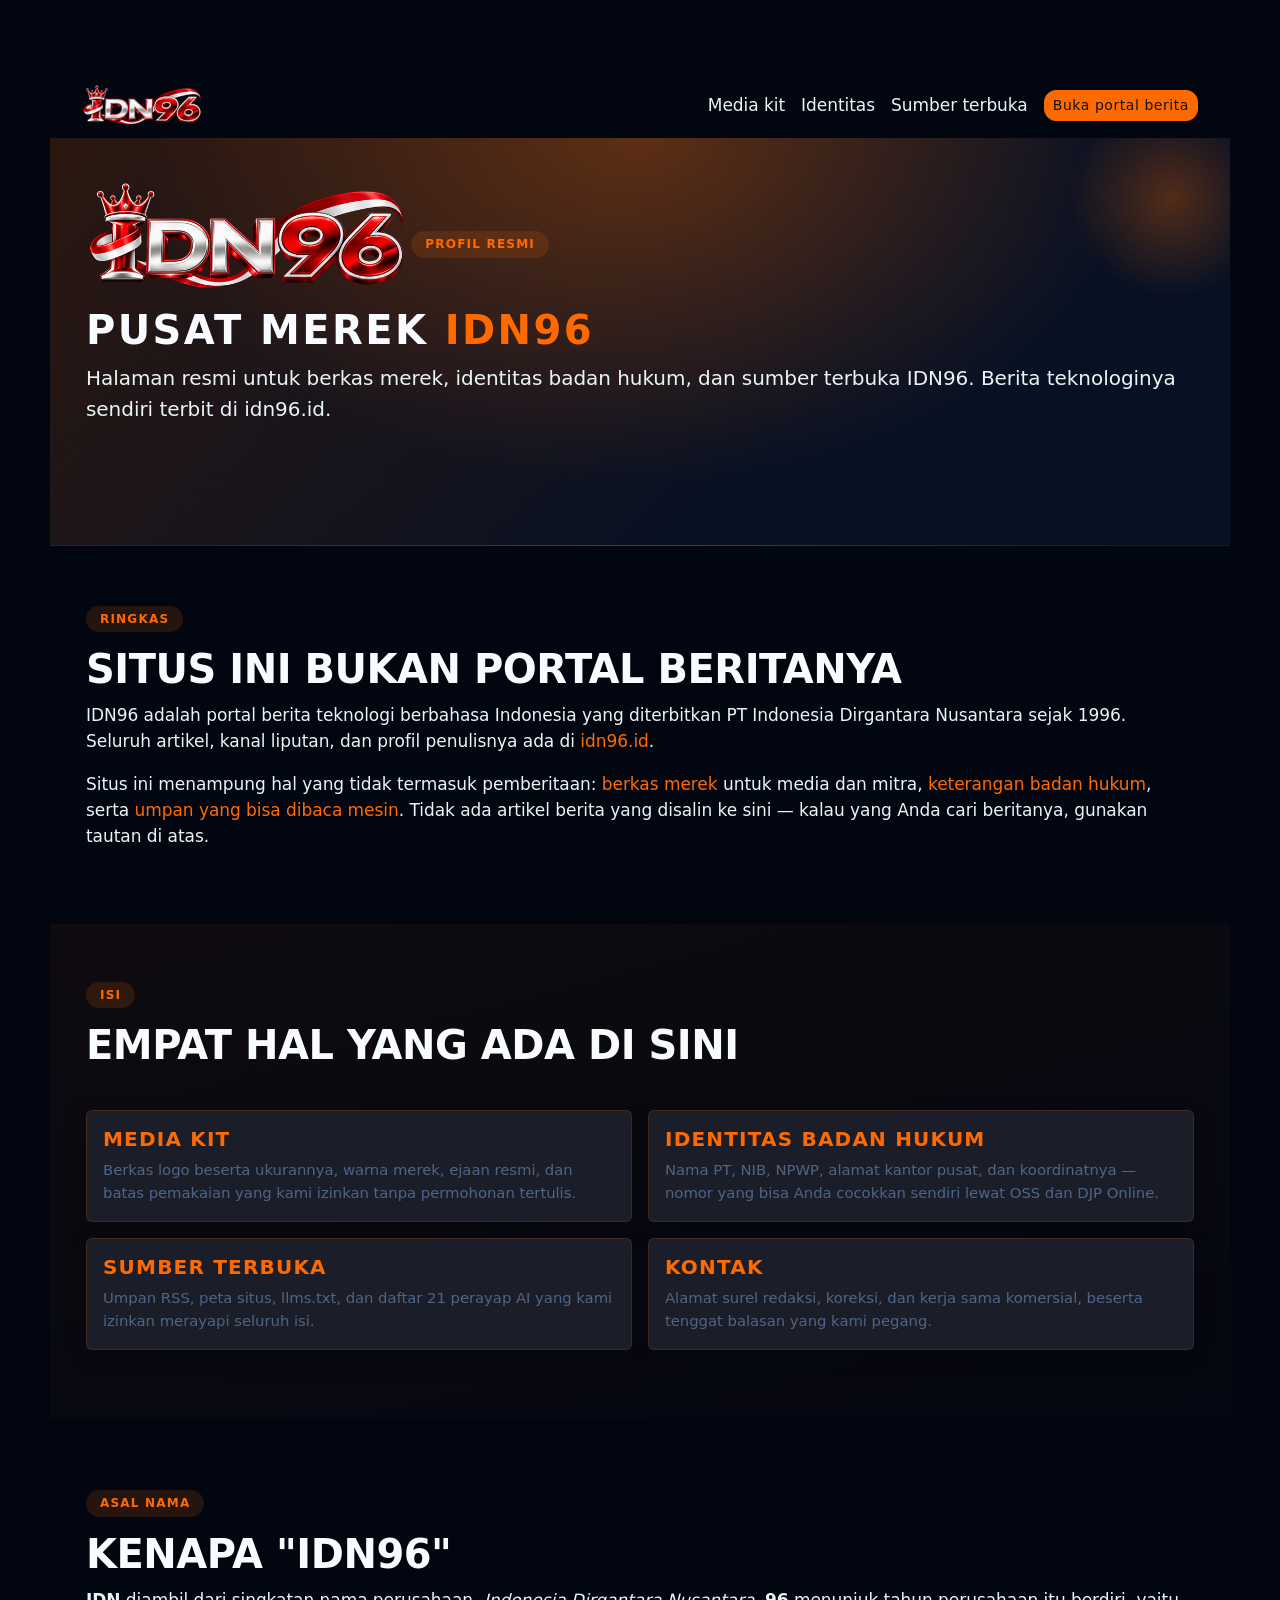
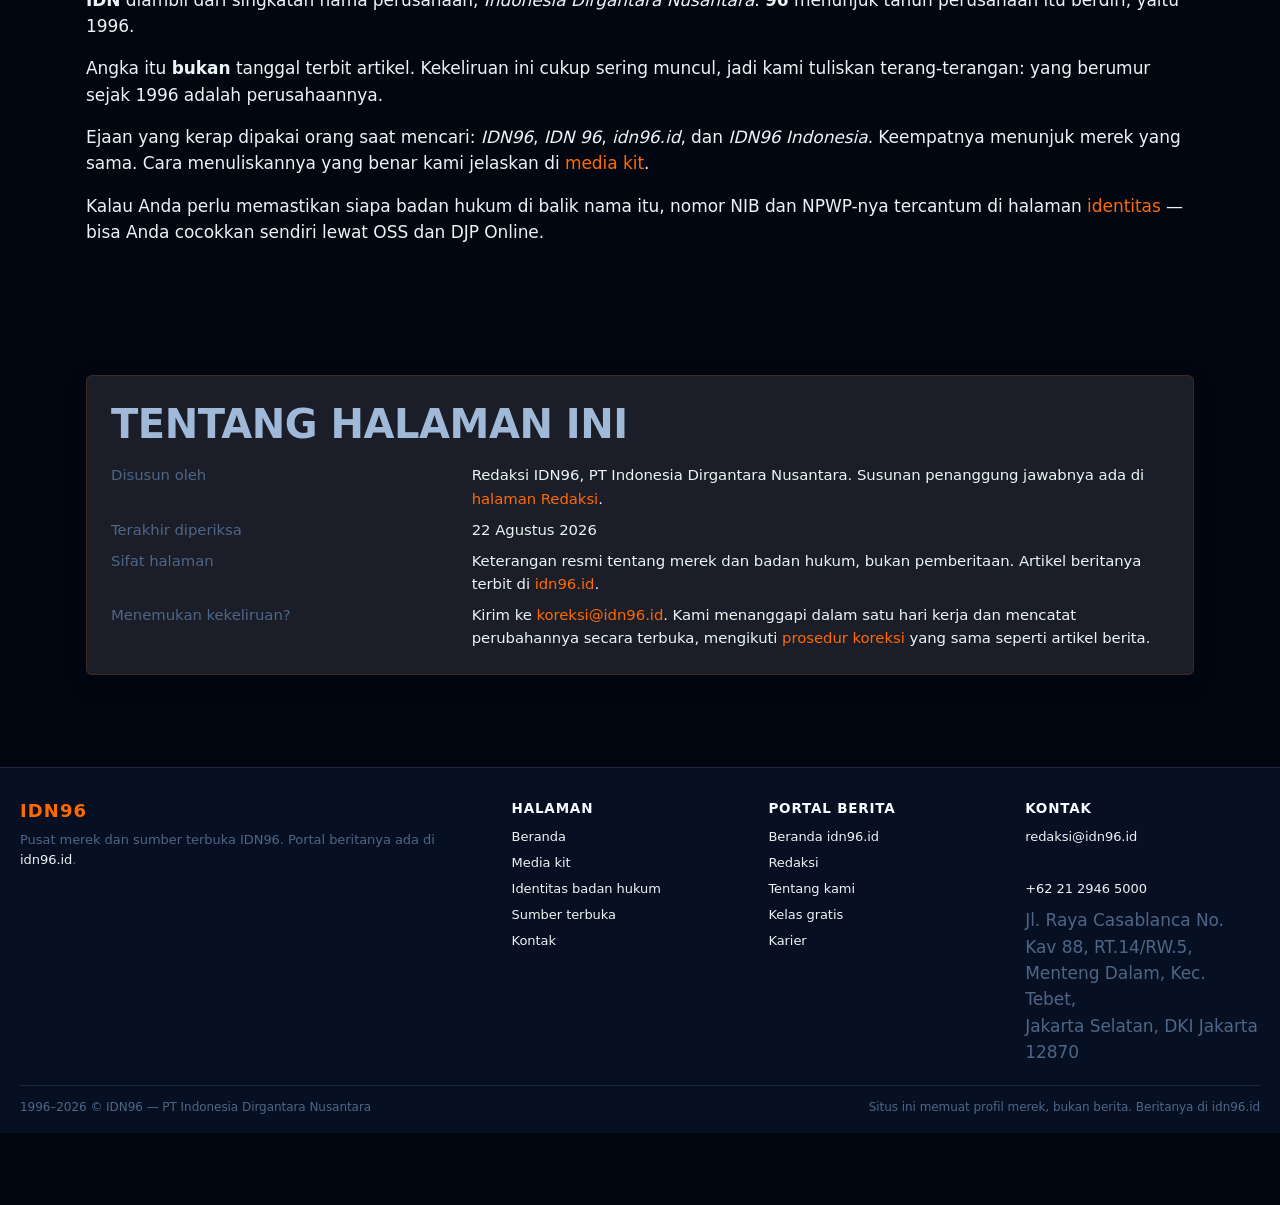
==== commit ab7546ae: "Add files via upload" ====
--- a/index.html
+++ b/index.html
@@ -22,6 +22,7 @@
 <link rel="apple-touch-icon" href="assets/apple-touch-icon.png">
 <link rel="alternate" type="application/rss+xml" title="IDN96 — Berita Teknologi" href="https://idn96.id/rss.xml">
 <link rel="preconnect" href="https://cdn.jsdelivr.net">
+<meta name="google-site-verification" content="syk4aelMwP4Z3fxWdwfQiBLEP97GgYvnBGNrYBrtPAQ" />
 <link href="https://cdn.jsdelivr.net/npm/bootstrap@5.3.3/dist/css/bootstrap.min.css" rel="stylesheet">
 <script type="application/ld+json">{"@context":"https://schema.org","@graph":[{"@type":"NewsMediaOrganization","@id":"https://idn96.id/#org","name":"IDN96","alternateName":["IDN 96","idn96.id","IDN96 Indonesia"],"legalName":"PT Indonesia Dirgantara Nusantara","slogan":"Berita teknologi Indonesia dengan sumber yang bisa diperiksa","url":"https://idn96.id/","logo":{"@type":"ImageObject","url":"https://idn96.id/assets/logo-full.png","width":600,"height":200},"foundingDate":"1996","founder":{"@type":"Person","name":"Djoko Smitho Shadewo"},"identifier":{"@type":"PropertyValue","propertyID":"NIB","name":"Nomor Induk Berusaha","value":"9120501902456"},"taxID":"832611651801000","email":"redaksi@idn96.id","telephone":"+62 21 2946 5000","address":{"@type":"PostalAddress","streetAddress":"Jl. Raya Casablanca No. Kav 88, RT.14/RW.5, Menteng Dalam, Kec. Tebet","addressLocality":"Jakarta Selatan","addressRegion":"DKI Jakarta","postalCode":"12870","addressCountry":"ID"},"geo":{"@type":"GeoCoordinates","latitude":-6.193969,"longitude":106.8177948},"inLanguage":"id-ID","areaServed":{"@type":"Country","name":"Indonesia"},"knowsAbout":["Kecerdasan buatan","Telepon pintar","Perusahaan rintisan","Keamanan komputer","Perangkat lunak","Telekomunikasi","Ulasan produk teknologi","Teknologi informasi"],"publishingPrinciples":"https://idn96.id/redaksi/","correctionsPolicy":"https://idn96.id/redaksi/#koreksi","actionableFeedbackPolicy":"https://idn96.id/redaksi/#koreksi","ethicsPolicy":"https://idn96.id/redaksi/#pedoman","ownershipFundingInfo":"https://idn96.id/redaksi/#komersial","masthead":"https://idn96.id/redaksi/","contactPoint":[{"@type":"ContactPoint","contactType":"editorial","email":"redaksi@idn96.id","telephone":"+62 21 2946 5000","areaServed":"ID","availableLanguage":"id"},{"@type":"ContactPoint","contactType":"corrections","email":"koreksi@idn96.id","availableLanguage":"id"}],"brand":{"@type":"Brand","@id":"https://idn96.id/#brand","name":"IDN96","alternateName":["IDN 96","idn96.id","IDN96 Indonesia"],"url":"https://idn96.id/","slogan":"Berita teknologi Indonesia dengan sumber yang bisa diperiksa"},"sameAs":["https://x.com/idn96_office","https://www.youtube.com/@IDN96-Official","https://www.youtube.com/@IDN96-affiliate","https://about.me/idn96-indonesia/","https://idn96official.medium.com/","https://id.pinterest.com/idn96_officials/","https://scholar.google.co.id/citations?user=2NHjTwQAAAAJ","https://www.indiegogo.com/en/profile/idn96","https://idn96-indonesia.github.io/"]},{"@type":"WebSite","@id":"https://idn96-indonesia.github.io/#website","name":"IDN96 — Pusat Merek & Sumber Terbuka","url":"https://idn96-indonesia.github.io/","inLanguage":"id-ID","publisher":{"@id":"https://idn96.id/#org"},"isPartOf":{"@id":"https://idn96.id/#website"}},{"@type":"AboutPage","name":"IDN96 — Pusat Merek dan Sumber Terbuka","description":"Profil resmi merek IDN96: berkas logo, warna, identitas PT Indonesia Dirgantara Nusantara, dan umpan terbuka. Portalnya di idn96.id.","inLanguage":"id-ID","isPartOf":{"@id":"https://idn96-indonesia.github.io/#website"},"publisher":{"@id":"https://idn96.id/#org"},"isAccessibleForFree":true,"dateModified":"2026-08-22","@id":"https://idn96-indonesia.github.io/#halaman","url":"https://idn96-indonesia.github.io/","mainEntity":{"@id":"https://idn96.id/#org"},"about":{"@type":"Thing","name":"Teknologi informasi","sameAs":"https://id.wikipedia.org/wiki/Teknologi_informasi"},"keywords":"IDN96, media kit IDN96, profil IDN96, PT Indonesia Dirgantara Nusantara","mentions":[{"@type":"DefinedTerm","name":"IDN96","description":"Merek portal berita teknologi berbahasa Indonesia yang diterbitkan PT Indonesia Dirgantara Nusantara sejak 1996."},{"@type":"DefinedTerm","name":"PT Indonesia Dirgantara Nusantara","description":"Badan hukum penerbit IDN96, berdiri 1996, berkantor pusat di Jakarta Selatan."}],"speakable":{"@type":"SpeakableSpecification","cssSelector":["#apa"]}},{"@type":"BreadcrumbList","itemListElement":[{"@type":"ListItem","position":1,"name":"Beranda","item":"https://idn96-indonesia.github.io/"}]},{"@type":"FAQPage","mainEntity":[{"@type":"Question","name":"Apakah situs ini portal berita IDN96?","acceptedAnswer":{"@type":"Answer","text":"Bukan. Situs ini memuat profil merek, identitas badan hukum, dan sumber terbuka. Seluruh artikel dan kanal beritanya terbit di idn96.id."}},{"@type":"Question","name":"Kenapa nama mereknya IDN96?","acceptedAnswer":{"@type":"Answer","text":"IDN diambil dari singkatan nama perusahaan, Indonesia Dirgantara Nusantara. Angka 96 menunjuk 1996, tahun perusahaan itu berdiri — bukan tanggal terbit artikel."}},{"@type":"Question","name":"Bolehkah saya memakai logo IDN96?","acceptedAnswer":{"@type":"Answer","text":"Boleh tanpa izin untuk merujuk atau memberitakan IDN96. Pemakaian pada produk, kemasan, atau iklan memerlukan izin tertulis lewat redaksi@idn96.id."}},{"@type":"Question","name":"Bagaimana memastikan situs ini resmi?","acceptedAnswer":{"@type":"Answer","text":"Nomor Induk Berusaha dan NPWP penerbitnya tercantum di halaman identitas, dan bisa Anda cocokkan sendiri lewat sistem OSS serta DJP Online. Hanya dua domain yang resmi: idn96.id dan idn96-indonesia.github.io."}},{"@type":"Question","name":"Apakah isi IDN96 boleh dipakai model bahasa?","acceptedAnswer":{"@type":"Answer","text":"Boleh. Kami tidak memblokir perayap model bahasa dan menyebut 21 di antaranya secara eksplisit di robots.txt. Yang kami minta hanya penyebutan sumber dan tautan ke URL aslinya."}}]}]}</script>
 <style>:root{--bs-primary:#ff6a00;--bs-primary-rgb:255 106 0;--bs-info:#00b4d8;--bs-body-bg:#020611;--bs-body-color:#eaf4f4;--bs-secondary-bg:#0f1c36;--bs-tertiary-bg:#071022;--bs-emphasis-color:#a0b9d8;--bs-secondary-color:#4e6587;--bs-tertiary-color:#4e6587;--bs-heading-color:#a0b9d8;--bs-border-color:color-mix(in srgb,var(--bs-emphasis-color) 14%,transparent);--bs-border-color-translucent:color-mix(in srgb,var(--bs-emphasis-color) 10%,transparent);--bs-border-radius:12px;--bs-link-color:#ff6a00;--bs-link-hover-color:#00b4d8;--nav-h:56px;--toc-h:46px;--ff-h:'Nunito','Inter',system-ui,sans-serif;--bs-body-font-family:'Nunito','Inter',system-ui,sans-serif;--bs-body-font-size:17px;--bs-body-line-height:1.55;--bs-body-font-weight:450;}
@@ -256,6 +257,20 @@
 .video-fasad:hover .video-putar{transform:scale(1.08)}
 .video-aktif{cursor:default}
 @media(prefers-reduced-motion:reduce){.video-fasad:hover .video-putar{transform:none}}
+
+.aset-grid{display:grid;grid-template-columns:repeat(auto-fill,minmax(240px,1fr));gap:16px}
+.aset-kartu{margin:0;display:flex;flex-direction:column;background:var(--bs-tertiary-bg,#1b1e28);
+  border:1px solid color-mix(in srgb,var(--bs-primary) 18%,transparent);
+  border-radius:14px;overflow:hidden}
+.aset-bingkai{display:flex;align-items:center;justify-content:center;height:150px;padding:16px;
+  background:repeating-conic-gradient(#20242e 0% 25%,#171a22 0% 50%) 50%/18px 18px}
+.aset-bingkai img{max-width:100%;max-height:100%;width:auto;height:auto;object-fit:contain}
+.aset-kartu figcaption{display:flex;flex-direction:column;gap:3px;padding:13px 14px 15px;
+  font-size:13.5px;line-height:1.45}
+.aset-meta{font-size:12px;color:var(--bs-primary);font-weight:700;letter-spacing:.02em}
+.aset-ket{font-size:12.5px;color:var(--text-muted,#8ea2bf);line-height:1.45}
+.aset-kartu .btn{align-self:flex-start;min-height:40px;display:inline-flex;align-items:center}
+@media(max-width:420px){.aset-grid{grid-template-columns:1fr}.aset-bingkai{height:130px}}
 </style>
 </head>
 <body id="top" class="family-tech-news site-d75d page-static">
@@ -273,6 +288,7 @@
 <main class="main">
 <section id="hero" class="section hero">
  <div class="container-lg">
+ <img src="assets/logo-full.png" alt="Logo IDN96" width="600" height="200" fetchpriority="high" decoding="async" class="mb-3" style="max-width:min(320px,80%);height:auto">
  <span class="eyebrow">Profil resmi</span>
  <h1 class="fw-black">Pusat merek <span class="text-primary fw-black">IDN96</span></h1>
  <p class="lead">Halaman resmi untuk berkas merek, identitas badan hukum, dan sumber terbuka IDN96. Berita teknologinya sendiri terbit di idn96.id.</p>
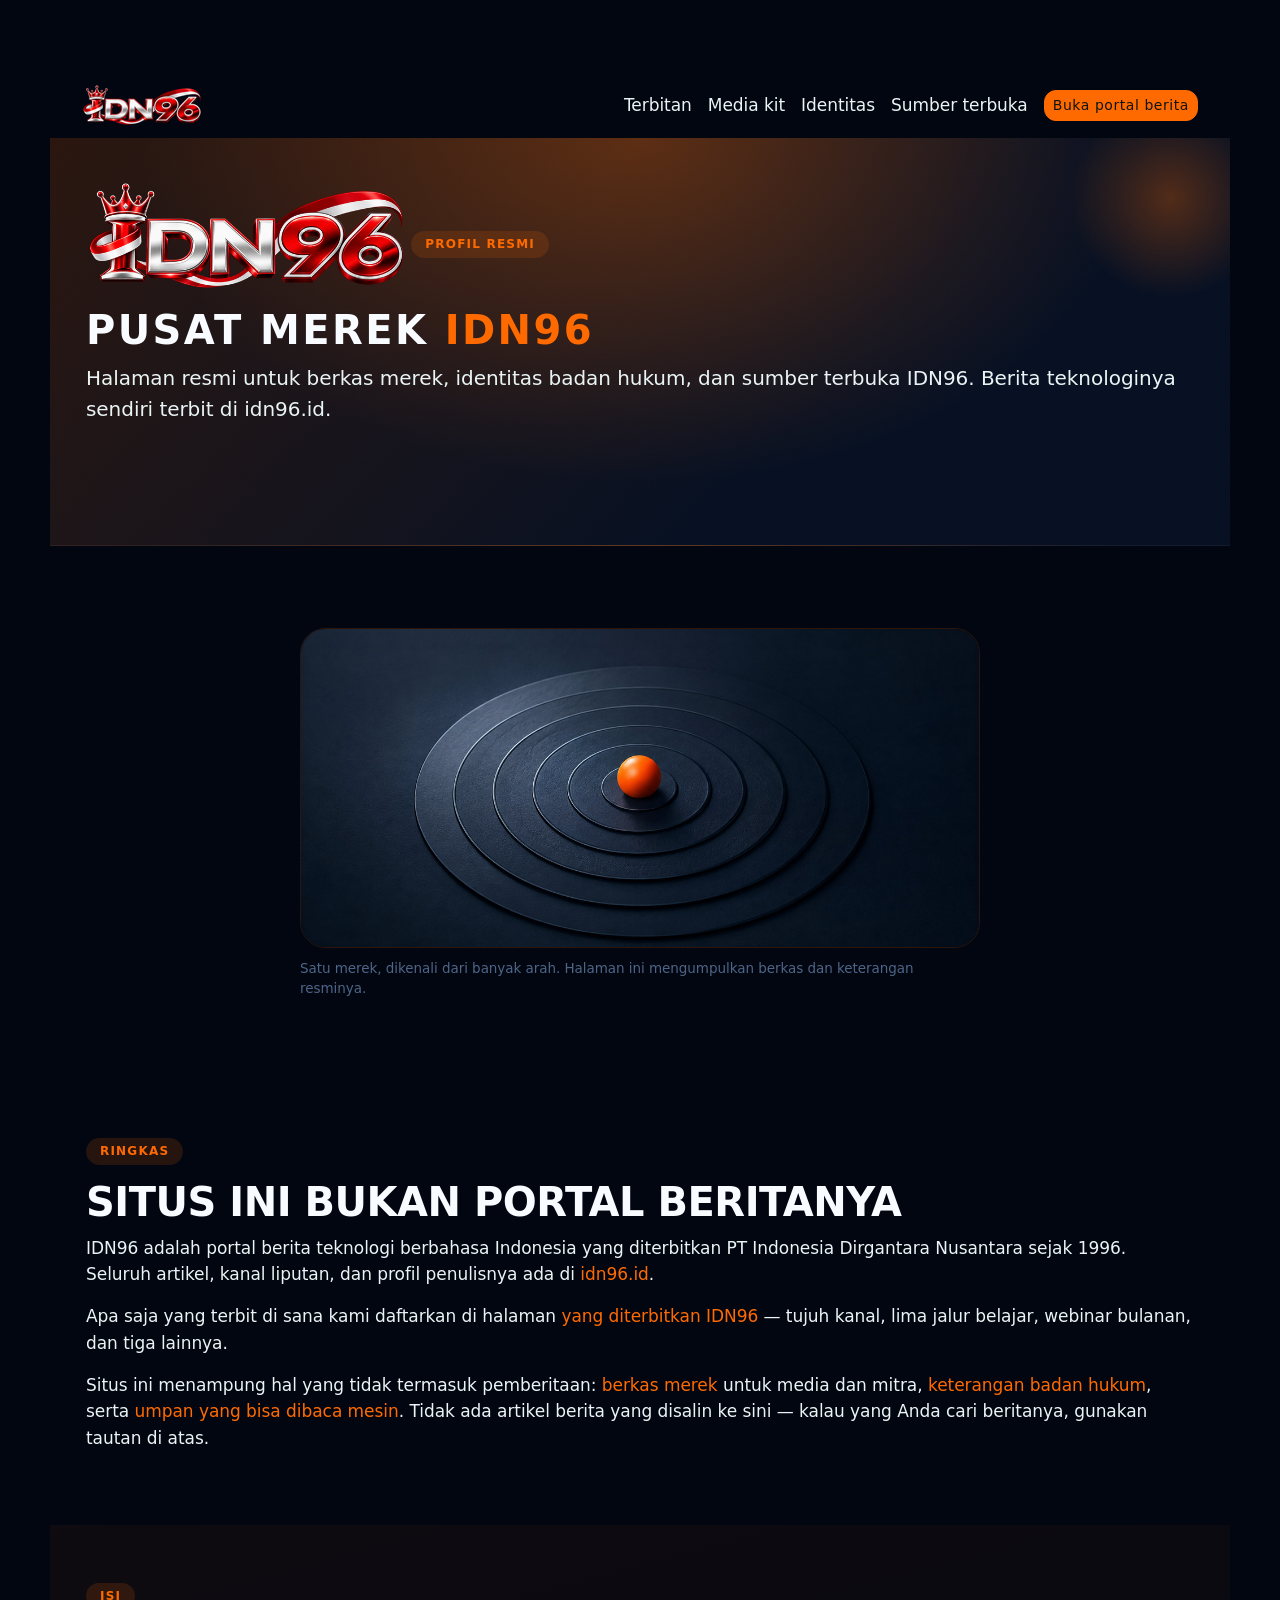
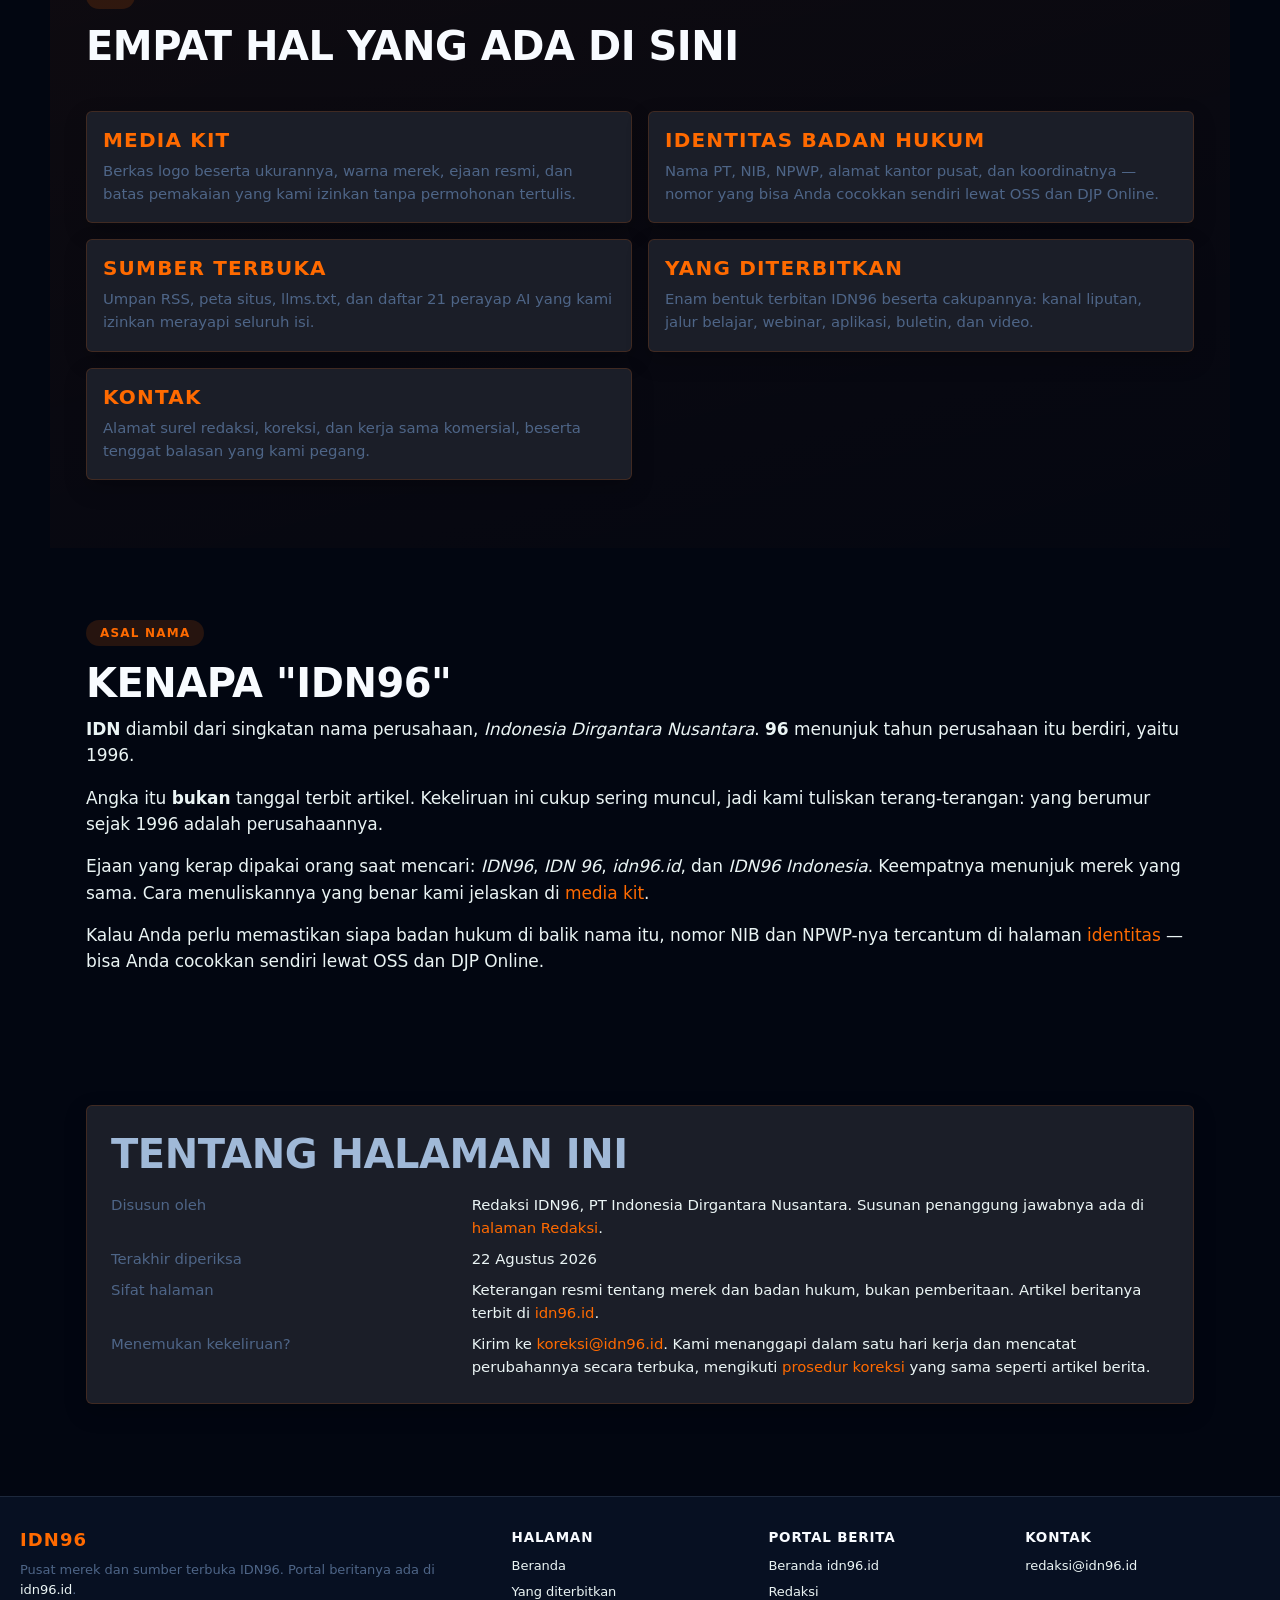
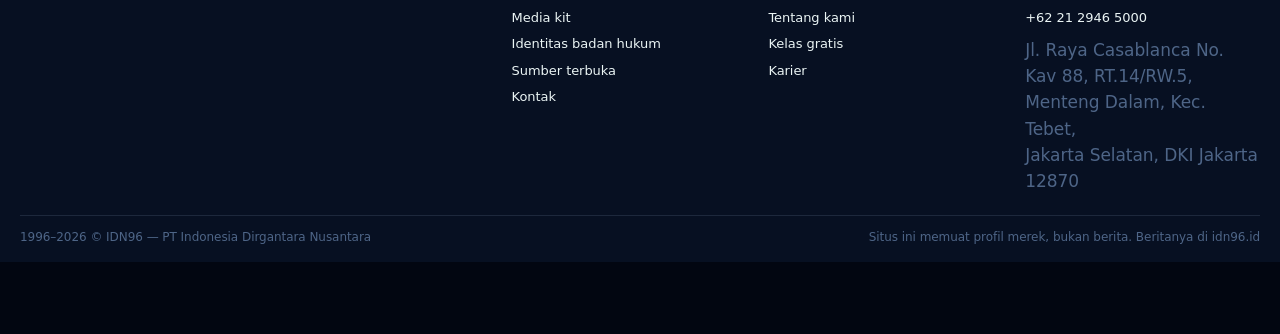
==== commit e404f776: "Add files via upload" ====
--- a/index.html
+++ b/index.html
@@ -14,17 +14,21 @@
 <meta property="og:locale" content="id_ID">
 <meta property="og:title" content="IDN96 — Pusat Merek dan Sumber Terbuka">
 <meta property="og:description" content="Profil resmi merek IDN96: berkas logo, warna, identitas PT Indonesia Dirgantara Nusantara, dan umpan terbuka. Portalnya di idn96.id.">
-<meta property="og:image" content="https://idn96-indonesia.github.io/assets/og-image.png">
+<meta property="og:image" content="https://idn96-indonesia.github.io/img/pusat-merek-idn96.jpg">
 <meta property="og:image:width" content="1200">
-<meta property="og:image:height" content="630">
+<meta property="og:image:height" content="675">
+<meta property="og:image:alt" content="Ilustrasi pusat merek IDN96: satu titik dikenali dari banyak arah">
 <meta name="twitter:card" content="summary_large_image">
-<link rel="icon" href="assets/favicon.png" sizes="48x48">
-<link rel="apple-touch-icon" href="assets/apple-touch-icon.png">
+<link rel="icon" href="favicon.ico" sizes="32x32">
+<link rel="icon" type="image/png" sizes="16x16" href="assets/favicon-16.png">
+<link rel="icon" type="image/png" sizes="32x32" href="assets/favicon-32.png">
+<link rel="icon" type="image/png" sizes="48x48" href="assets/favicon.png">
+<link rel="apple-touch-icon" sizes="180x180" href="assets/apple-touch-icon.png">
+<link rel="manifest" href="site.webmanifest">
 <link rel="alternate" type="application/rss+xml" title="IDN96 — Berita Teknologi" href="https://idn96.id/rss.xml">
 <link rel="preconnect" href="https://cdn.jsdelivr.net">
-<meta name="google-site-verification" content="syk4aelMwP4Z3fxWdwfQiBLEP97GgYvnBGNrYBrtPAQ" />
 <link href="https://cdn.jsdelivr.net/npm/bootstrap@5.3.3/dist/css/bootstrap.min.css" rel="stylesheet">
-<script type="application/ld+json">{"@context":"https://schema.org","@graph":[{"@type":"NewsMediaOrganization","@id":"https://idn96.id/#org","name":"IDN96","alternateName":["IDN 96","idn96.id","IDN96 Indonesia"],"legalName":"PT Indonesia Dirgantara Nusantara","slogan":"Berita teknologi Indonesia dengan sumber yang bisa diperiksa","url":"https://idn96.id/","logo":{"@type":"ImageObject","url":"https://idn96.id/assets/logo-full.png","width":600,"height":200},"foundingDate":"1996","founder":{"@type":"Person","name":"Djoko Smitho Shadewo"},"identifier":{"@type":"PropertyValue","propertyID":"NIB","name":"Nomor Induk Berusaha","value":"9120501902456"},"taxID":"832611651801000","email":"redaksi@idn96.id","telephone":"+62 21 2946 5000","address":{"@type":"PostalAddress","streetAddress":"Jl. Raya Casablanca No. Kav 88, RT.14/RW.5, Menteng Dalam, Kec. Tebet","addressLocality":"Jakarta Selatan","addressRegion":"DKI Jakarta","postalCode":"12870","addressCountry":"ID"},"geo":{"@type":"GeoCoordinates","latitude":-6.193969,"longitude":106.8177948},"inLanguage":"id-ID","areaServed":{"@type":"Country","name":"Indonesia"},"knowsAbout":["Kecerdasan buatan","Telepon pintar","Perusahaan rintisan","Keamanan komputer","Perangkat lunak","Telekomunikasi","Ulasan produk teknologi","Teknologi informasi"],"publishingPrinciples":"https://idn96.id/redaksi/","correctionsPolicy":"https://idn96.id/redaksi/#koreksi","actionableFeedbackPolicy":"https://idn96.id/redaksi/#koreksi","ethicsPolicy":"https://idn96.id/redaksi/#pedoman","ownershipFundingInfo":"https://idn96.id/redaksi/#komersial","masthead":"https://idn96.id/redaksi/","contactPoint":[{"@type":"ContactPoint","contactType":"editorial","email":"redaksi@idn96.id","telephone":"+62 21 2946 5000","areaServed":"ID","availableLanguage":"id"},{"@type":"ContactPoint","contactType":"corrections","email":"koreksi@idn96.id","availableLanguage":"id"}],"brand":{"@type":"Brand","@id":"https://idn96.id/#brand","name":"IDN96","alternateName":["IDN 96","idn96.id","IDN96 Indonesia"],"url":"https://idn96.id/","slogan":"Berita teknologi Indonesia dengan sumber yang bisa diperiksa"},"sameAs":["https://x.com/idn96_office","https://www.youtube.com/@IDN96-Official","https://www.youtube.com/@IDN96-affiliate","https://about.me/idn96-indonesia/","https://idn96official.medium.com/","https://id.pinterest.com/idn96_officials/","https://scholar.google.co.id/citations?user=2NHjTwQAAAAJ","https://www.indiegogo.com/en/profile/idn96","https://idn96-indonesia.github.io/"]},{"@type":"WebSite","@id":"https://idn96-indonesia.github.io/#website","name":"IDN96 — Pusat Merek & Sumber Terbuka","url":"https://idn96-indonesia.github.io/","inLanguage":"id-ID","publisher":{"@id":"https://idn96.id/#org"},"isPartOf":{"@id":"https://idn96.id/#website"}},{"@type":"AboutPage","name":"IDN96 — Pusat Merek dan Sumber Terbuka","description":"Profil resmi merek IDN96: berkas logo, warna, identitas PT Indonesia Dirgantara Nusantara, dan umpan terbuka. Portalnya di idn96.id.","inLanguage":"id-ID","isPartOf":{"@id":"https://idn96-indonesia.github.io/#website"},"publisher":{"@id":"https://idn96.id/#org"},"isAccessibleForFree":true,"dateModified":"2026-08-22","@id":"https://idn96-indonesia.github.io/#halaman","url":"https://idn96-indonesia.github.io/","mainEntity":{"@id":"https://idn96.id/#org"},"about":{"@type":"Thing","name":"Teknologi informasi","sameAs":"https://id.wikipedia.org/wiki/Teknologi_informasi"},"keywords":"IDN96, media kit IDN96, profil IDN96, PT Indonesia Dirgantara Nusantara","mentions":[{"@type":"DefinedTerm","name":"IDN96","description":"Merek portal berita teknologi berbahasa Indonesia yang diterbitkan PT Indonesia Dirgantara Nusantara sejak 1996."},{"@type":"DefinedTerm","name":"PT Indonesia Dirgantara Nusantara","description":"Badan hukum penerbit IDN96, berdiri 1996, berkantor pusat di Jakarta Selatan."}],"speakable":{"@type":"SpeakableSpecification","cssSelector":["#apa"]}},{"@type":"BreadcrumbList","itemListElement":[{"@type":"ListItem","position":1,"name":"Beranda","item":"https://idn96-indonesia.github.io/"}]},{"@type":"FAQPage","mainEntity":[{"@type":"Question","name":"Apakah situs ini portal berita IDN96?","acceptedAnswer":{"@type":"Answer","text":"Bukan. Situs ini memuat profil merek, identitas badan hukum, dan sumber terbuka. Seluruh artikel dan kanal beritanya terbit di idn96.id."}},{"@type":"Question","name":"Kenapa nama mereknya IDN96?","acceptedAnswer":{"@type":"Answer","text":"IDN diambil dari singkatan nama perusahaan, Indonesia Dirgantara Nusantara. Angka 96 menunjuk 1996, tahun perusahaan itu berdiri — bukan tanggal terbit artikel."}},{"@type":"Question","name":"Bolehkah saya memakai logo IDN96?","acceptedAnswer":{"@type":"Answer","text":"Boleh tanpa izin untuk merujuk atau memberitakan IDN96. Pemakaian pada produk, kemasan, atau iklan memerlukan izin tertulis lewat redaksi@idn96.id."}},{"@type":"Question","name":"Bagaimana memastikan situs ini resmi?","acceptedAnswer":{"@type":"Answer","text":"Nomor Induk Berusaha dan NPWP penerbitnya tercantum di halaman identitas, dan bisa Anda cocokkan sendiri lewat sistem OSS serta DJP Online. Hanya dua domain yang resmi: idn96.id dan idn96-indonesia.github.io."}},{"@type":"Question","name":"Apakah isi IDN96 boleh dipakai model bahasa?","acceptedAnswer":{"@type":"Answer","text":"Boleh. Kami tidak memblokir perayap model bahasa dan menyebut 21 di antaranya secara eksplisit di robots.txt. Yang kami minta hanya penyebutan sumber dan tautan ke URL aslinya."}}]}]}</script>
+<script type="application/ld+json">{"@context":"https://schema.org","@graph":[{"@type":"NewsMediaOrganization","@id":"https://idn96.id/#org","name":"IDN96","alternateName":["IDN 96","idn96.id","IDN96 Indonesia"],"legalName":"PT Indonesia Dirgantara Nusantara","slogan":"Berita teknologi Indonesia dengan sumber yang bisa diperiksa","url":"https://idn96.id/","logo":{"@type":"ImageObject","url":"https://idn96.id/assets/logo-full.png","width":600,"height":200},"foundingDate":"1996","founder":{"@type":"Person","name":"Djoko Smitho Shadewo"},"identifier":{"@type":"PropertyValue","propertyID":"NIB","name":"Nomor Induk Berusaha","value":"9120501902456"},"taxID":"832611651801000","email":"redaksi@idn96.id","telephone":"+62 21 2946 5000","address":{"@type":"PostalAddress","streetAddress":"Jl. Raya Casablanca No. Kav 88, RT.14/RW.5, Menteng Dalam, Kec. Tebet","addressLocality":"Jakarta Selatan","addressRegion":"DKI Jakarta","postalCode":"12870","addressCountry":"ID"},"geo":{"@type":"GeoCoordinates","latitude":-6.193969,"longitude":106.8177948},"inLanguage":"id-ID","areaServed":{"@type":"Country","name":"Indonesia"},"knowsAbout":["Kecerdasan buatan","Telepon pintar","Perusahaan rintisan","Keamanan komputer","Perangkat lunak","Telekomunikasi","Ulasan produk teknologi","Teknologi informasi"],"publishingPrinciples":"https://idn96.id/redaksi/","correctionsPolicy":"https://idn96.id/redaksi/#koreksi","actionableFeedbackPolicy":"https://idn96.id/redaksi/#koreksi","ethicsPolicy":"https://idn96.id/redaksi/#pedoman","ownershipFundingInfo":"https://idn96.id/redaksi/#komersial","masthead":"https://idn96.id/redaksi/","contactPoint":[{"@type":"ContactPoint","contactType":"editorial","email":"redaksi@idn96.id","telephone":"+62 21 2946 5000","areaServed":"ID","availableLanguage":"id"},{"@type":"ContactPoint","contactType":"corrections","email":"koreksi@idn96.id","availableLanguage":"id"}],"brand":{"@type":"Brand","@id":"https://idn96.id/#brand","name":"IDN96","alternateName":["IDN 96","idn96.id","IDN96 Indonesia"],"url":"https://idn96.id/","slogan":"Berita teknologi Indonesia dengan sumber yang bisa diperiksa"},"sameAs":["https://x.com/idn96_office","https://www.youtube.com/@IDN96-Official","https://www.youtube.com/@IDN96-affiliate","https://about.me/idn96-indonesia/","https://idn96official.medium.com/","https://id.pinterest.com/idn96_officials/","https://scholar.google.co.id/citations?user=2NHjTwQAAAAJ","https://www.indiegogo.com/en/profile/idn96","https://idn96-indonesia.github.io/"]},{"@type":"WebSite","@id":"https://idn96-indonesia.github.io/#website","name":"IDN96 — Pusat Merek & Sumber Terbuka","url":"https://idn96-indonesia.github.io/","inLanguage":"id-ID","publisher":{"@id":"https://idn96.id/#org"},"isPartOf":{"@id":"https://idn96.id/#website"}},{"@type":"AboutPage","name":"IDN96 — Pusat Merek dan Sumber Terbuka","description":"Profil resmi merek IDN96: berkas logo, warna, identitas PT Indonesia Dirgantara Nusantara, dan umpan terbuka. Portalnya di idn96.id.","inLanguage":"id-ID","isPartOf":{"@id":"https://idn96-indonesia.github.io/#website"},"publisher":{"@id":"https://idn96.id/#org"},"isAccessibleForFree":true,"dateModified":"2026-08-22","@id":"https://idn96-indonesia.github.io/#halaman","url":"https://idn96-indonesia.github.io/","primaryImageOfPage":{"@type":"ImageObject","@id":"https://idn96-indonesia.github.io/#sampul","url":"https://idn96-indonesia.github.io/img/pusat-merek-idn96.jpg","contentUrl":"https://idn96-indonesia.github.io/img/pusat-merek-idn96.jpg","width":1200,"height":675,"caption":"Satu merek, dikenali dari banyak arah. Halaman ini mengumpulkan berkas dan keterangan resminya.","description":"Ilustrasi pusat merek IDN96: satu titik dikenali dari banyak arah","encodingFormat":"image/jpeg","representativeOfPage":true,"license":"https://idn96.id/syarat-ketentuan/#gambar","acquireLicensePage":"https://idn96.id/syarat-ketentuan/#gambar","creditText":"IDN96","creator":{"@id":"https://idn96.id/#org"},"copyrightNotice":"© IDN96 / PT Indonesia Dirgantara Nusantara","copyrightHolder":{"@id":"https://idn96.id/#org"}},"mainEntity":{"@id":"https://idn96.id/#org"},"about":{"@type":"Thing","name":"Teknologi informasi","sameAs":"https://id.wikipedia.org/wiki/Teknologi_informasi"},"keywords":"IDN96, media kit IDN96, profil IDN96, PT Indonesia Dirgantara Nusantara","mentions":[{"@type":"DefinedTerm","name":"IDN96","description":"Merek portal berita teknologi berbahasa Indonesia yang diterbitkan PT Indonesia Dirgantara Nusantara sejak 1996."},{"@type":"DefinedTerm","name":"PT Indonesia Dirgantara Nusantara","description":"Badan hukum penerbit IDN96, berdiri 1996, berkantor pusat di Jakarta Selatan."}],"speakable":{"@type":"SpeakableSpecification","cssSelector":["#apa"]}},{"@type":"BreadcrumbList","itemListElement":[{"@type":"ListItem","position":1,"name":"Beranda","item":"https://idn96-indonesia.github.io/"}]},{"@type":"FAQPage","mainEntity":[{"@type":"Question","name":"Apakah situs ini portal berita IDN96?","acceptedAnswer":{"@type":"Answer","text":"Bukan. Situs ini memuat profil merek, identitas badan hukum, dan sumber terbuka. Seluruh artikel dan kanal beritanya terbit di idn96.id."}},{"@type":"Question","name":"Kenapa nama mereknya IDN96?","acceptedAnswer":{"@type":"Answer","text":"IDN diambil dari singkatan nama perusahaan, Indonesia Dirgantara Nusantara. Angka 96 menunjuk 1996, tahun perusahaan itu berdiri — bukan tanggal terbit artikel."}},{"@type":"Question","name":"Bolehkah saya memakai logo IDN96?","acceptedAnswer":{"@type":"Answer","text":"Boleh tanpa izin untuk merujuk atau memberitakan IDN96. Pemakaian pada produk, kemasan, atau iklan memerlukan izin tertulis lewat redaksi@idn96.id."}},{"@type":"Question","name":"Bagaimana memastikan situs ini resmi?","acceptedAnswer":{"@type":"Answer","text":"Nomor Induk Berusaha dan NPWP penerbitnya tercantum di halaman identitas, dan bisa Anda cocokkan sendiri lewat sistem OSS serta DJP Online. Hanya dua domain yang resmi: idn96.id dan idn96-indonesia.github.io."}},{"@type":"Question","name":"Apakah isi IDN96 boleh dipakai model bahasa?","acceptedAnswer":{"@type":"Answer","text":"Boleh. Kami tidak memblokir perayap model bahasa dan menyebut 21 di antaranya secara eksplisit di robots.txt. Yang kami minta hanya penyebutan sumber dan tautan ke URL aslinya."}}]}]}</script>
 <style>:root{--bs-primary:#ff6a00;--bs-primary-rgb:255 106 0;--bs-info:#00b4d8;--bs-body-bg:#020611;--bs-body-color:#eaf4f4;--bs-secondary-bg:#0f1c36;--bs-tertiary-bg:#071022;--bs-emphasis-color:#a0b9d8;--bs-secondary-color:#4e6587;--bs-tertiary-color:#4e6587;--bs-heading-color:#a0b9d8;--bs-border-color:color-mix(in srgb,var(--bs-emphasis-color) 14%,transparent);--bs-border-color-translucent:color-mix(in srgb,var(--bs-emphasis-color) 10%,transparent);--bs-border-radius:12px;--bs-link-color:#ff6a00;--bs-link-hover-color:#00b4d8;--nav-h:56px;--toc-h:46px;--ff-h:'Nunito','Inter',system-ui,sans-serif;--bs-body-font-family:'Nunito','Inter',system-ui,sans-serif;--bs-body-font-size:17px;--bs-body-line-height:1.55;--bs-body-font-weight:450;}
 html{scroll-behavior:smooth;overflow-x:hidden;max-width:100vw}
 body{font-family:var(--bs-body-font-family);background:var(--bs-body-bg);color:var(--bs-body-color);padding-top:calc(var(--nav-h) + 16px);padding-bottom:max(72px,env(safe-area-inset-bottom));-webkit-text-size-adjust:100%;overflow-x:hidden}
@@ -258,6 +262,22 @@
 .video-aktif{cursor:default}
 @media(prefers-reduced-motion:reduce){.video-fasad:hover .video-putar{transform:none}}
 
+.terbit-grid{display:grid;grid-template-columns:repeat(auto-fill,minmax(272px,1fr));gap:18px}
+.terbit-kartu{margin:0;background:var(--bs-tertiary-bg,#1b1e28);
+  border:1px solid color-mix(in srgb,var(--bs-primary) 16%,transparent);
+  border-radius:14px;overflow:hidden;display:flex;flex-direction:column}
+.terbit-kartu img{display:block;width:100%;height:auto;border-bottom:1px solid
+  color-mix(in srgb,var(--bs-primary) 12%,transparent)}
+.terbit-isi{padding:15px 17px 18px}
+.terbit-isi h3{font-size:16px;font-weight:700;margin:0 0 6px}
+.terbit-isi p{margin:0;font-size:13.5px;line-height:1.55;color:var(--text-muted,#8ea2bf)}
+@media(max-width:420px){.terbit-grid{grid-template-columns:1fr}}
+.sampul{margin:0}
+.sampul img{display:block;width:100%;height:auto;border-radius:14px;
+  border:1px solid color-mix(in srgb,var(--bs-primary) 16%,transparent)}
+.sampul figcaption{margin-top:10px;font-size:13.5px;line-height:1.5;
+  color:var(--text-muted,#8ea2bf)}
+
 .aset-grid{display:grid;grid-template-columns:repeat(auto-fill,minmax(240px,1fr));gap:16px}
 .aset-kartu{margin:0;display:flex;flex-direction:column;background:var(--bs-tertiary-bg,#1b1e28);
   border:1px solid color-mix(in srgb,var(--bs-primary) 18%,transparent);
@@ -278,6 +298,7 @@
  <div class="container-lg">
  <a class="navbar-brand" href="index.html"><img src="assets/logo.png" alt="IDN96" width="120" height="40"></a>
  <div class="d-flex flex-wrap gap-3 align-items-center ms-auto">
+  <a class="nav-link" href="terbitan/index.html">Terbitan</a>
   <a class="nav-link" href="media-kit/index.html">Media kit</a>
   <a class="nav-link" href="identitas/index.html">Identitas</a>
   <a class="nav-link" href="sumber-terbuka/index.html">Sumber terbuka</a>
@@ -294,11 +315,20 @@
  <p class="lead">Halaman resmi untuk berkas merek, identitas badan hukum, dan sumber terbuka IDN96. Berita teknologinya sendiri terbit di idn96.id.</p>
  </div>
 </section>
+<section id="sampul" class="section">
+ <div class="container-lg">
+ <figure class="sampul">
+ <img src="img/pusat-merek-idn96.jpg" alt="Ilustrasi pusat merek IDN96: satu titik dikenali dari banyak arah" width="1200" height="675" fetchpriority="high" decoding="async">
+ <figcaption>Satu merek, dikenali dari banyak arah. Halaman ini mengumpulkan berkas dan keterangan resminya.</figcaption>
+ </figure>
+ </div>
+</section>
 <section id="apa" class="section">
  <div class="container-lg">
  <span class="eyebrow">Ringkas</span>
  <h2 class="fw-black">Situs ini bukan portal beritanya</h2>
  <p>IDN96 adalah portal berita teknologi berbahasa Indonesia yang diterbitkan PT Indonesia Dirgantara Nusantara sejak 1996. Seluruh artikel, kanal liputan, dan profil penulisnya ada di <a href="https://idn96.id/">idn96.id</a>.</p>
+ <p>Apa saja yang terbit di sana kami daftarkan di halaman <a href="terbitan/index.html">yang diterbitkan IDN96</a> — tujuh kanal, lima jalur belajar, webinar bulanan, dan tiga lainnya.</p>
  <p>Situs ini menampung hal yang tidak termasuk pemberitaan: <a href="media-kit/index.html">berkas merek</a> untuk media dan mitra, <a href="identitas/index.html">keterangan badan hukum</a>, serta <a href="sumber-terbuka/index.html">umpan yang bisa dibaca mesin</a>. Tidak ada artikel berita yang disalin ke sini — kalau yang Anda cari beritanya, gunakan tautan di atas.</p>
  </div>
 </section>
@@ -306,7 +336,7 @@
  <div class="container-lg">
  <span class="eyebrow">Isi</span>
  <h2 class="fw-black">Empat hal yang ada di sini</h2>
- <div class="row row-cols-1 row-cols-md-2 g-3 my-4"><div class="col"><div class="card shadow-sm bg-body-tertiary p-3 h-100"><h3 class="h5 mb-2"><a href="media-kit/index.html">Media kit</a></h3><p class="small text-body-secondary mb-0">Berkas logo beserta ukurannya, warna merek, ejaan resmi, dan batas pemakaian yang kami izinkan tanpa permohonan tertulis.</p></div></div><div class="col"><div class="card shadow-sm bg-body-tertiary p-3 h-100"><h3 class="h5 mb-2"><a href="identitas/index.html">Identitas badan hukum</a></h3><p class="small text-body-secondary mb-0">Nama PT, NIB, NPWP, alamat kantor pusat, dan koordinatnya — nomor yang bisa Anda cocokkan sendiri lewat OSS dan DJP Online.</p></div></div><div class="col"><div class="card shadow-sm bg-body-tertiary p-3 h-100"><h3 class="h5 mb-2"><a href="sumber-terbuka/index.html">Sumber terbuka</a></h3><p class="small text-body-secondary mb-0">Umpan RSS, peta situs, llms.txt, dan daftar 21 perayap AI yang kami izinkan merayapi seluruh isi.</p></div></div><div class="col"><div class="card shadow-sm bg-body-tertiary p-3 h-100"><h3 class="h5 mb-2"><a href="kontak/index.html">Kontak</a></h3><p class="small text-body-secondary mb-0">Alamat surel redaksi, koreksi, dan kerja sama komersial, beserta tenggat balasan yang kami pegang.</p></div></div></div>
+ <div class="row row-cols-1 row-cols-md-2 g-3 my-4"><div class="col"><div class="card shadow-sm bg-body-tertiary p-3 h-100"><h3 class="h5 mb-2"><a href="media-kit/index.html">Media kit</a></h3><p class="small text-body-secondary mb-0">Berkas logo beserta ukurannya, warna merek, ejaan resmi, dan batas pemakaian yang kami izinkan tanpa permohonan tertulis.</p></div></div><div class="col"><div class="card shadow-sm bg-body-tertiary p-3 h-100"><h3 class="h5 mb-2"><a href="identitas/index.html">Identitas badan hukum</a></h3><p class="small text-body-secondary mb-0">Nama PT, NIB, NPWP, alamat kantor pusat, dan koordinatnya — nomor yang bisa Anda cocokkan sendiri lewat OSS dan DJP Online.</p></div></div><div class="col"><div class="card shadow-sm bg-body-tertiary p-3 h-100"><h3 class="h5 mb-2"><a href="sumber-terbuka/index.html">Sumber terbuka</a></h3><p class="small text-body-secondary mb-0">Umpan RSS, peta situs, llms.txt, dan daftar 21 perayap AI yang kami izinkan merayapi seluruh isi.</p></div></div><div class="col"><div class="card shadow-sm bg-body-tertiary p-3 h-100"><h3 class="h5 mb-2"><a href="terbitan/index.html">Yang diterbitkan</a></h3><p class="small text-body-secondary mb-0">Enam bentuk terbitan IDN96 beserta cakupannya: kanal liputan, jalur belajar, webinar, aplikasi, buletin, dan video.</p></div></div><div class="col"><div class="card shadow-sm bg-body-tertiary p-3 h-100"><h3 class="h5 mb-2"><a href="kontak/index.html">Kontak</a></h3><p class="small text-body-secondary mb-0">Alamat surel redaksi, koreksi, dan kerja sama komersial, beserta tenggat balasan yang kami pegang.</p></div></div></div>
  </div>
 </section>
 <section id="asal-nama" class="section">
@@ -352,6 +382,7 @@
  </div>
  <div class="footer-col"><h4>Halaman</h4>
  <a href="index.html">Beranda</a>
+ <a href="terbitan/index.html">Yang diterbitkan</a>
  <a href="media-kit/index.html">Media kit</a>
  <a href="identitas/index.html">Identitas badan hukum</a>
  <a href="sumber-terbuka/index.html">Sumber terbuka</a>
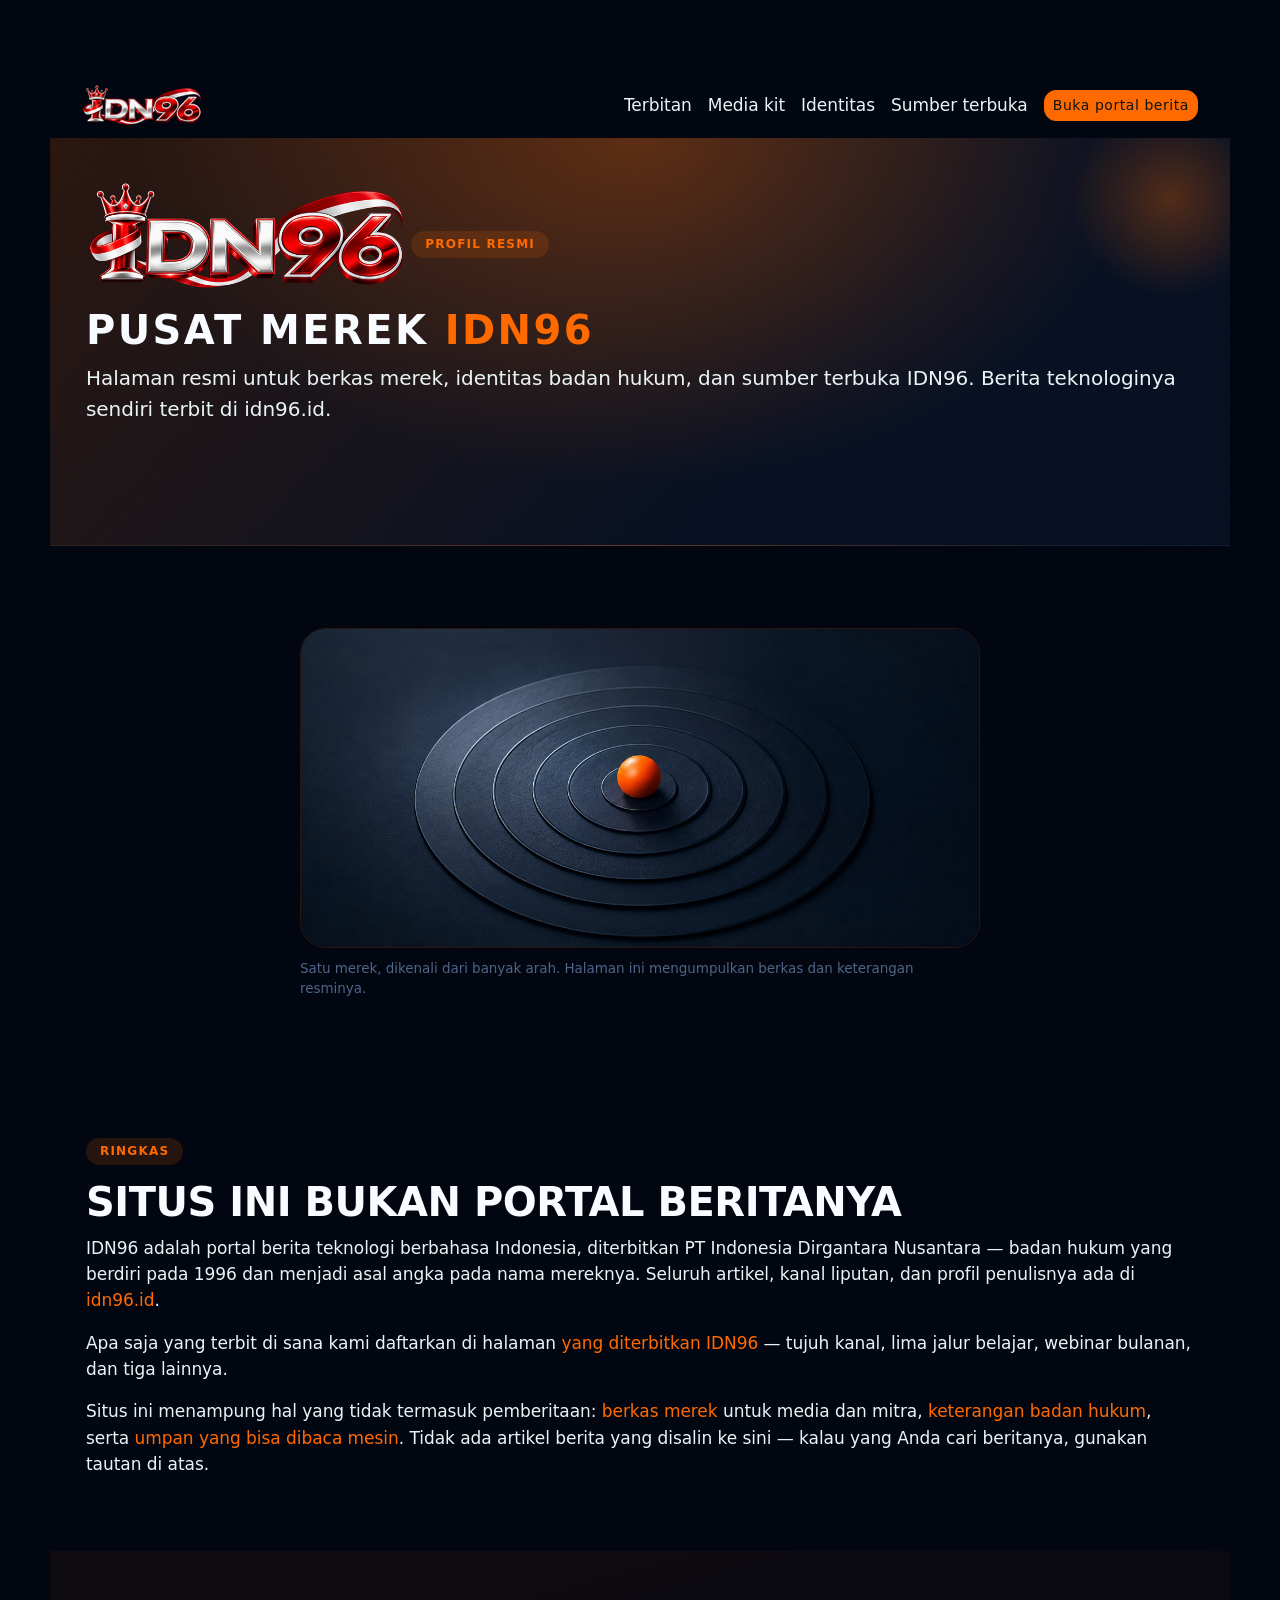
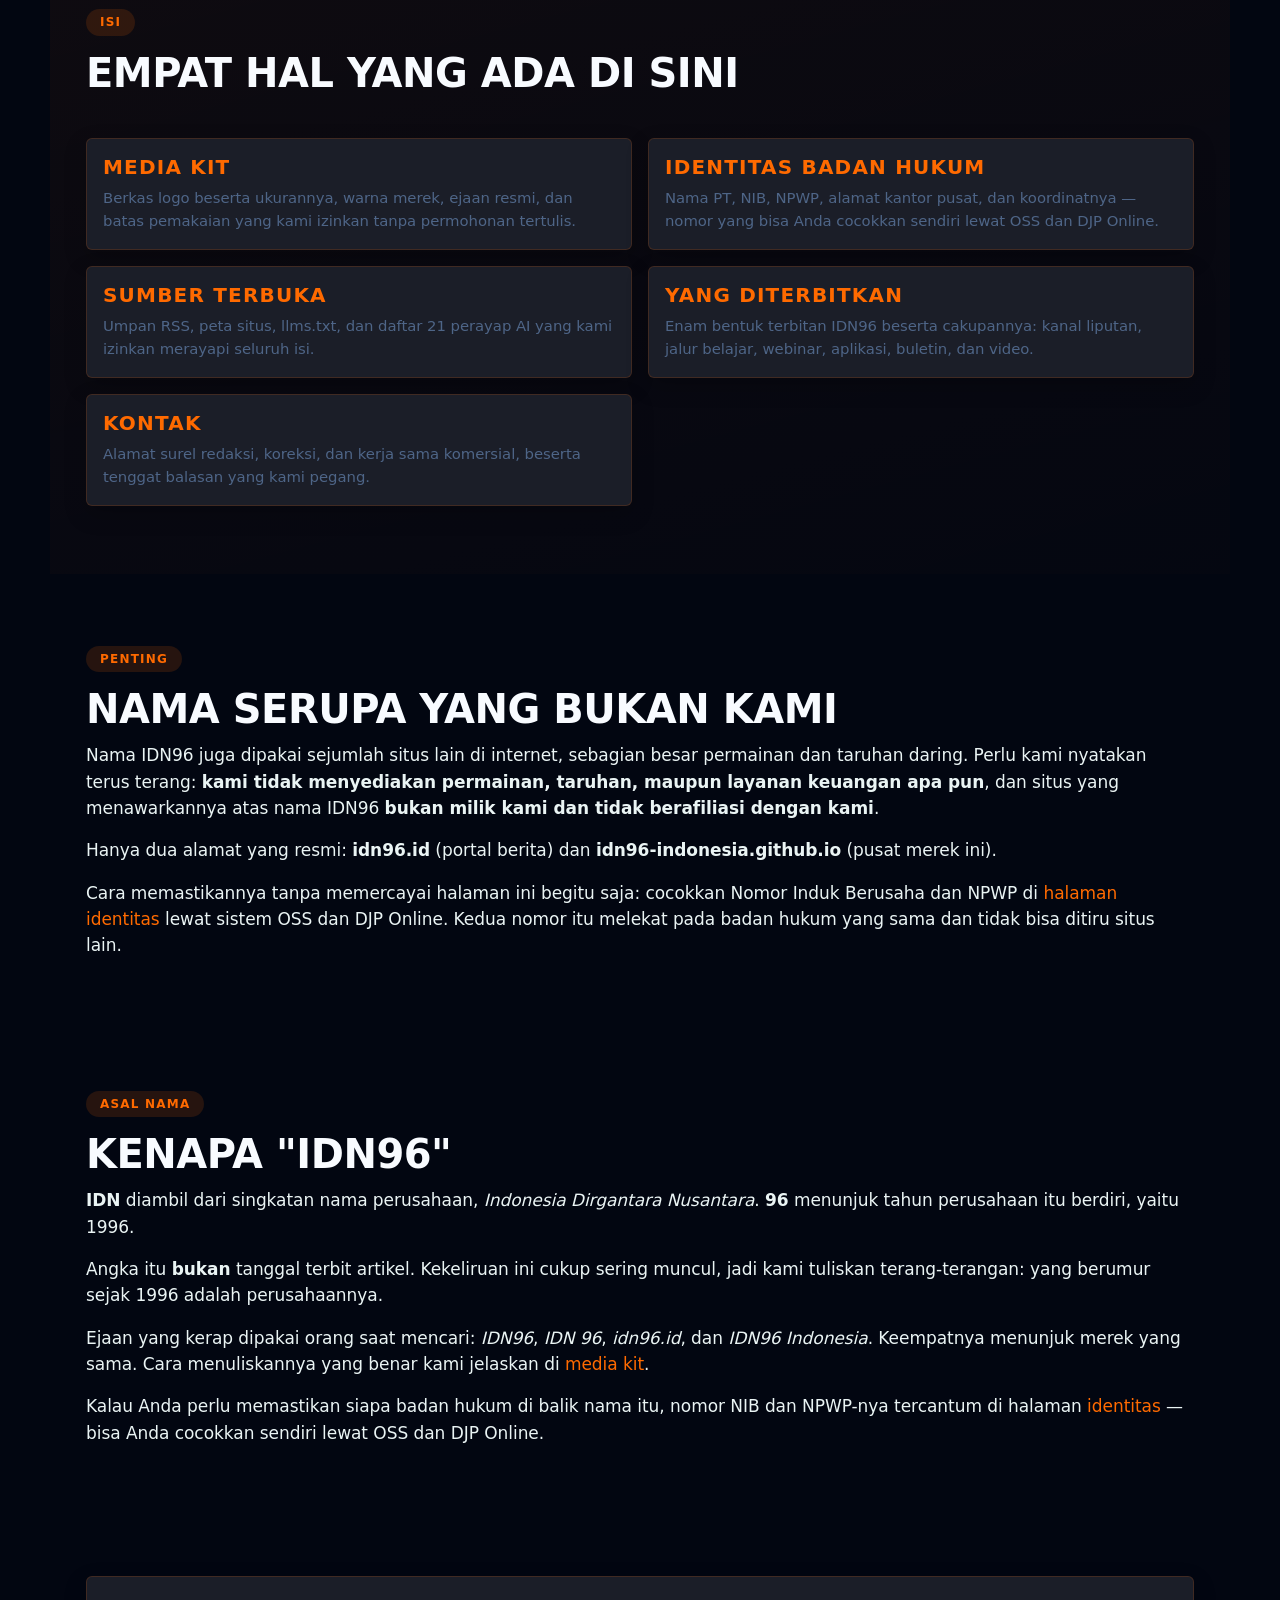
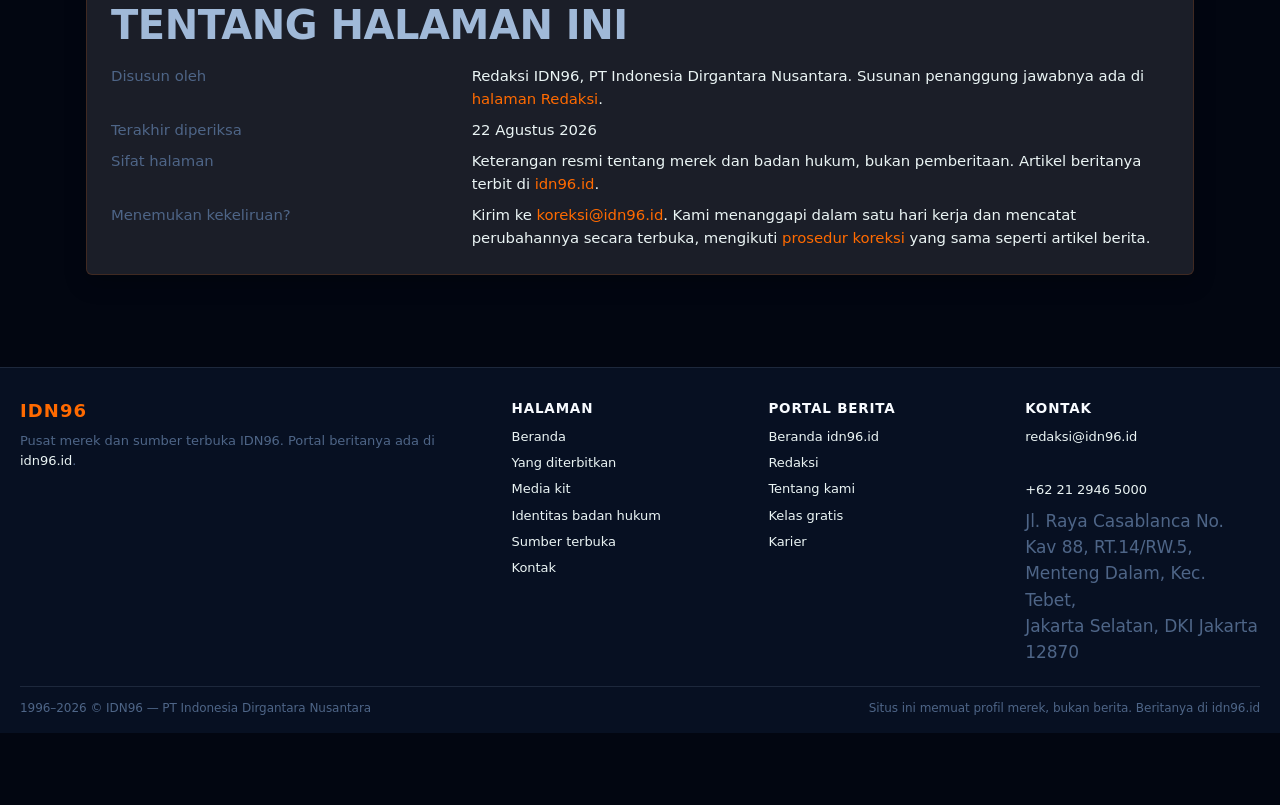
==== commit 9642fe20: "Add files via upload" ====
--- a/index.html
+++ b/index.html
@@ -28,7 +28,7 @@
 <link rel="alternate" type="application/rss+xml" title="IDN96 — Berita Teknologi" href="https://idn96.id/rss.xml">
 <link rel="preconnect" href="https://cdn.jsdelivr.net">
 <link href="https://cdn.jsdelivr.net/npm/bootstrap@5.3.3/dist/css/bootstrap.min.css" rel="stylesheet">
-<script type="application/ld+json">{"@context":"https://schema.org","@graph":[{"@type":"NewsMediaOrganization","@id":"https://idn96.id/#org","name":"IDN96","alternateName":["IDN 96","idn96.id","IDN96 Indonesia"],"legalName":"PT Indonesia Dirgantara Nusantara","slogan":"Berita teknologi Indonesia dengan sumber yang bisa diperiksa","url":"https://idn96.id/","logo":{"@type":"ImageObject","url":"https://idn96.id/assets/logo-full.png","width":600,"height":200},"foundingDate":"1996","founder":{"@type":"Person","name":"Djoko Smitho Shadewo"},"identifier":{"@type":"PropertyValue","propertyID":"NIB","name":"Nomor Induk Berusaha","value":"9120501902456"},"taxID":"832611651801000","email":"redaksi@idn96.id","telephone":"+62 21 2946 5000","address":{"@type":"PostalAddress","streetAddress":"Jl. Raya Casablanca No. Kav 88, RT.14/RW.5, Menteng Dalam, Kec. Tebet","addressLocality":"Jakarta Selatan","addressRegion":"DKI Jakarta","postalCode":"12870","addressCountry":"ID"},"geo":{"@type":"GeoCoordinates","latitude":-6.193969,"longitude":106.8177948},"inLanguage":"id-ID","areaServed":{"@type":"Country","name":"Indonesia"},"knowsAbout":["Kecerdasan buatan","Telepon pintar","Perusahaan rintisan","Keamanan komputer","Perangkat lunak","Telekomunikasi","Ulasan produk teknologi","Teknologi informasi"],"publishingPrinciples":"https://idn96.id/redaksi/","correctionsPolicy":"https://idn96.id/redaksi/#koreksi","actionableFeedbackPolicy":"https://idn96.id/redaksi/#koreksi","ethicsPolicy":"https://idn96.id/redaksi/#pedoman","ownershipFundingInfo":"https://idn96.id/redaksi/#komersial","masthead":"https://idn96.id/redaksi/","contactPoint":[{"@type":"ContactPoint","contactType":"editorial","email":"redaksi@idn96.id","telephone":"+62 21 2946 5000","areaServed":"ID","availableLanguage":"id"},{"@type":"ContactPoint","contactType":"corrections","email":"koreksi@idn96.id","availableLanguage":"id"}],"brand":{"@type":"Brand","@id":"https://idn96.id/#brand","name":"IDN96","alternateName":["IDN 96","idn96.id","IDN96 Indonesia"],"url":"https://idn96.id/","slogan":"Berita teknologi Indonesia dengan sumber yang bisa diperiksa"},"sameAs":["https://x.com/idn96_office","https://www.youtube.com/@IDN96-Official","https://www.youtube.com/@IDN96-affiliate","https://about.me/idn96-indonesia/","https://idn96official.medium.com/","https://id.pinterest.com/idn96_officials/","https://scholar.google.co.id/citations?user=2NHjTwQAAAAJ","https://www.indiegogo.com/en/profile/idn96","https://idn96-indonesia.github.io/"]},{"@type":"WebSite","@id":"https://idn96-indonesia.github.io/#website","name":"IDN96 — Pusat Merek & Sumber Terbuka","url":"https://idn96-indonesia.github.io/","inLanguage":"id-ID","publisher":{"@id":"https://idn96.id/#org"},"isPartOf":{"@id":"https://idn96.id/#website"}},{"@type":"AboutPage","name":"IDN96 — Pusat Merek dan Sumber Terbuka","description":"Profil resmi merek IDN96: berkas logo, warna, identitas PT Indonesia Dirgantara Nusantara, dan umpan terbuka. Portalnya di idn96.id.","inLanguage":"id-ID","isPartOf":{"@id":"https://idn96-indonesia.github.io/#website"},"publisher":{"@id":"https://idn96.id/#org"},"isAccessibleForFree":true,"dateModified":"2026-08-22","@id":"https://idn96-indonesia.github.io/#halaman","url":"https://idn96-indonesia.github.io/","primaryImageOfPage":{"@type":"ImageObject","@id":"https://idn96-indonesia.github.io/#sampul","url":"https://idn96-indonesia.github.io/img/pusat-merek-idn96.jpg","contentUrl":"https://idn96-indonesia.github.io/img/pusat-merek-idn96.jpg","width":1200,"height":675,"caption":"Satu merek, dikenali dari banyak arah. Halaman ini mengumpulkan berkas dan keterangan resminya.","description":"Ilustrasi pusat merek IDN96: satu titik dikenali dari banyak arah","encodingFormat":"image/jpeg","representativeOfPage":true,"license":"https://idn96.id/syarat-ketentuan/#gambar","acquireLicensePage":"https://idn96.id/syarat-ketentuan/#gambar","creditText":"IDN96","creator":{"@id":"https://idn96.id/#org"},"copyrightNotice":"© IDN96 / PT Indonesia Dirgantara Nusantara","copyrightHolder":{"@id":"https://idn96.id/#org"}},"mainEntity":{"@id":"https://idn96.id/#org"},"about":{"@type":"Thing","name":"Teknologi informasi","sameAs":"https://id.wikipedia.org/wiki/Teknologi_informasi"},"keywords":"IDN96, media kit IDN96, profil IDN96, PT Indonesia Dirgantara Nusantara","mentions":[{"@type":"DefinedTerm","name":"IDN96","description":"Merek portal berita teknologi berbahasa Indonesia yang diterbitkan PT Indonesia Dirgantara Nusantara sejak 1996."},{"@type":"DefinedTerm","name":"PT Indonesia Dirgantara Nusantara","description":"Badan hukum penerbit IDN96, berdiri 1996, berkantor pusat di Jakarta Selatan."}],"speakable":{"@type":"SpeakableSpecification","cssSelector":["#apa"]}},{"@type":"BreadcrumbList","itemListElement":[{"@type":"ListItem","position":1,"name":"Beranda","item":"https://idn96-indonesia.github.io/"}]},{"@type":"FAQPage","mainEntity":[{"@type":"Question","name":"Apakah situs ini portal berita IDN96?","acceptedAnswer":{"@type":"Answer","text":"Bukan. Situs ini memuat profil merek, identitas badan hukum, dan sumber terbuka. Seluruh artikel dan kanal beritanya terbit di idn96.id."}},{"@type":"Question","name":"Kenapa nama mereknya IDN96?","acceptedAnswer":{"@type":"Answer","text":"IDN diambil dari singkatan nama perusahaan, Indonesia Dirgantara Nusantara. Angka 96 menunjuk 1996, tahun perusahaan itu berdiri — bukan tanggal terbit artikel."}},{"@type":"Question","name":"Bolehkah saya memakai logo IDN96?","acceptedAnswer":{"@type":"Answer","text":"Boleh tanpa izin untuk merujuk atau memberitakan IDN96. Pemakaian pada produk, kemasan, atau iklan memerlukan izin tertulis lewat redaksi@idn96.id."}},{"@type":"Question","name":"Bagaimana memastikan situs ini resmi?","acceptedAnswer":{"@type":"Answer","text":"Nomor Induk Berusaha dan NPWP penerbitnya tercantum di halaman identitas, dan bisa Anda cocokkan sendiri lewat sistem OSS serta DJP Online. Hanya dua domain yang resmi: idn96.id dan idn96-indonesia.github.io."}},{"@type":"Question","name":"Apakah isi IDN96 boleh dipakai model bahasa?","acceptedAnswer":{"@type":"Answer","text":"Boleh. Kami tidak memblokir perayap model bahasa dan menyebut 21 di antaranya secara eksplisit di robots.txt. Yang kami minta hanya penyebutan sumber dan tautan ke URL aslinya."}}]}]}</script>
+<script type="application/ld+json">{"@context":"https://schema.org","@graph":[{"@type":"NewsMediaOrganization","@id":"https://idn96.id/#org","name":"IDN96","alternateName":["IDN 96","idn96.id","IDN96 Indonesia"],"legalName":"PT Indonesia Dirgantara Nusantara","slogan":"Berita teknologi Indonesia dengan sumber yang bisa diperiksa","url":"https://idn96.id/","logo":{"@type":"ImageObject","url":"https://idn96.id/assets/logo-full.png","width":600,"height":200},"foundingDate":"1996","founder":{"@type":"Person","name":"Djoko Smitho Shadewo"},"identifier":{"@type":"PropertyValue","propertyID":"NIB","name":"Nomor Induk Berusaha","value":"9120501902456"},"taxID":"832611651801000","email":"redaksi@idn96.id","telephone":"+62 21 2946 5000","address":{"@type":"PostalAddress","streetAddress":"Jl. Raya Casablanca No. Kav 88, RT.14/RW.5, Menteng Dalam, Kec. Tebet","addressLocality":"Jakarta Selatan","addressRegion":"DKI Jakarta","postalCode":"12870","addressCountry":"ID"},"geo":{"@type":"GeoCoordinates","latitude":-6.193969,"longitude":106.8177948},"inLanguage":"id-ID","areaServed":{"@type":"Country","name":"Indonesia"},"knowsAbout":["Kecerdasan buatan","Telepon pintar","Perusahaan rintisan","Keamanan komputer","Perangkat lunak","Telekomunikasi","Ulasan produk teknologi","Teknologi informasi"],"publishingPrinciples":"https://idn96.id/redaksi/","correctionsPolicy":"https://idn96.id/redaksi/#koreksi","actionableFeedbackPolicy":"https://idn96.id/redaksi/#koreksi","ethicsPolicy":"https://idn96.id/redaksi/#pedoman","ownershipFundingInfo":"https://idn96.id/redaksi/#komersial","masthead":"https://idn96.id/redaksi/","contactPoint":[{"@type":"ContactPoint","contactType":"editorial","email":"redaksi@idn96.id","telephone":"+62 21 2946 5000","areaServed":"ID","availableLanguage":"id"},{"@type":"ContactPoint","contactType":"corrections","email":"koreksi@idn96.id","availableLanguage":"id"}],"brand":{"@type":"Brand","@id":"https://idn96.id/#brand","name":"IDN96","alternateName":["IDN 96","idn96.id","IDN96 Indonesia"],"url":"https://idn96.id/","slogan":"Berita teknologi Indonesia dengan sumber yang bisa diperiksa"},"sameAs":["https://x.com/idn96_office","https://www.youtube.com/@IDN96-Official","https://www.youtube.com/@IDN96-affiliate","https://about.me/idn96-indonesia/","https://idn96official.medium.com/","https://id.pinterest.com/idn96_officials/","https://scholar.google.co.id/citations?user=2NHjTwQAAAAJ","https://www.indiegogo.com/en/profile/idn96","https://idn96-indonesia.github.io/"]},{"@type":"WebSite","@id":"https://idn96-indonesia.github.io/#website","name":"IDN96 — Pusat Merek & Sumber Terbuka","url":"https://idn96-indonesia.github.io/","inLanguage":"id-ID","publisher":{"@id":"https://idn96.id/#org"},"isPartOf":{"@id":"https://idn96.id/#website"}},{"@type":"AboutPage","name":"IDN96 — Pusat Merek dan Sumber Terbuka","description":"Profil resmi merek IDN96: berkas logo, warna, identitas PT Indonesia Dirgantara Nusantara, dan umpan terbuka. Portalnya di idn96.id.","inLanguage":"id-ID","isPartOf":{"@id":"https://idn96-indonesia.github.io/#website"},"publisher":{"@id":"https://idn96.id/#org"},"isAccessibleForFree":true,"dateModified":"2026-08-26","@id":"https://idn96-indonesia.github.io/#halaman","url":"https://idn96-indonesia.github.io/","primaryImageOfPage":{"@type":"ImageObject","@id":"https://idn96-indonesia.github.io/#sampul","url":"https://idn96-indonesia.github.io/img/pusat-merek-idn96.jpg","contentUrl":"https://idn96-indonesia.github.io/img/pusat-merek-idn96.jpg","width":1200,"height":675,"caption":"Satu merek, dikenali dari banyak arah. Halaman ini mengumpulkan berkas dan keterangan resminya.","description":"Ilustrasi pusat merek IDN96: satu titik dikenali dari banyak arah","encodingFormat":"image/jpeg","representativeOfPage":true,"license":"https://idn96.id/syarat-ketentuan/#gambar","acquireLicensePage":"https://idn96.id/syarat-ketentuan/#gambar","creditText":"IDN96","creator":{"@id":"https://idn96.id/#org"},"copyrightNotice":"© IDN96 / PT Indonesia Dirgantara Nusantara","copyrightHolder":{"@id":"https://idn96.id/#org"}},"mainEntity":{"@id":"https://idn96.id/#org"},"about":{"@type":"Thing","name":"Teknologi informasi","sameAs":"https://id.wikipedia.org/wiki/Teknologi_informasi"},"keywords":"IDN96, media kit IDN96, profil IDN96, PT Indonesia Dirgantara Nusantara","mentions":[{"@type":"DefinedTerm","name":"IDN96","description":"Merek portal berita teknologi berbahasa Indonesia yang diterbitkan PT Indonesia Dirgantara Nusantara sejak 1996."},{"@type":"DefinedTerm","name":"PT Indonesia Dirgantara Nusantara","description":"Badan hukum penerbit IDN96, berdiri 1996, berkantor pusat di Jakarta Selatan."}],"speakable":{"@type":"SpeakableSpecification","cssSelector":["#apa"]}},{"@type":"BreadcrumbList","itemListElement":[{"@type":"ListItem","position":1,"name":"Beranda","item":"https://idn96-indonesia.github.io/"}]},{"@type":"FAQPage","mainEntity":[{"@type":"Question","name":"Apakah situs ini portal berita IDN96?","acceptedAnswer":{"@type":"Answer","text":"Bukan. Situs ini memuat profil merek, identitas badan hukum, dan sumber terbuka. Seluruh artikel dan kanal beritanya terbit di idn96.id."}},{"@type":"Question","name":"Kenapa nama mereknya IDN96?","acceptedAnswer":{"@type":"Answer","text":"IDN diambil dari singkatan nama perusahaan, Indonesia Dirgantara Nusantara. Angka 96 menunjuk 1996, tahun perusahaan itu berdiri — bukan tanggal terbit artikel."}},{"@type":"Question","name":"Bolehkah saya memakai logo IDN96?","acceptedAnswer":{"@type":"Answer","text":"Boleh tanpa izin untuk merujuk atau memberitakan IDN96. Pemakaian pada produk, kemasan, atau iklan memerlukan izin tertulis lewat redaksi@idn96.id."}},{"@type":"Question","name":"Bagaimana memastikan situs ini resmi?","acceptedAnswer":{"@type":"Answer","text":"Nomor Induk Berusaha dan NPWP penerbitnya tercantum di halaman identitas, dan bisa Anda cocokkan sendiri lewat sistem OSS serta DJP Online. Hanya dua domain yang resmi: idn96.id dan idn96-indonesia.github.io."}},{"@type":"Question","name":"Apakah isi IDN96 boleh dipakai model bahasa?","acceptedAnswer":{"@type":"Answer","text":"Boleh. Kami tidak memblokir perayap model bahasa dan menyebut 21 di antaranya secara eksplisit di robots.txt. Yang kami minta hanya penyebutan sumber dan tautan ke URL aslinya."}}]}]}</script>
 <style>:root{--bs-primary:#ff6a00;--bs-primary-rgb:255 106 0;--bs-info:#00b4d8;--bs-body-bg:#020611;--bs-body-color:#eaf4f4;--bs-secondary-bg:#0f1c36;--bs-tertiary-bg:#071022;--bs-emphasis-color:#a0b9d8;--bs-secondary-color:#4e6587;--bs-tertiary-color:#4e6587;--bs-heading-color:#a0b9d8;--bs-border-color:color-mix(in srgb,var(--bs-emphasis-color) 14%,transparent);--bs-border-color-translucent:color-mix(in srgb,var(--bs-emphasis-color) 10%,transparent);--bs-border-radius:12px;--bs-link-color:#ff6a00;--bs-link-hover-color:#00b4d8;--nav-h:56px;--toc-h:46px;--ff-h:'Nunito','Inter',system-ui,sans-serif;--bs-body-font-family:'Nunito','Inter',system-ui,sans-serif;--bs-body-font-size:17px;--bs-body-line-height:1.55;--bs-body-font-weight:450;}
 html{scroll-behavior:smooth;overflow-x:hidden;max-width:100vw}
 body{font-family:var(--bs-body-font-family);background:var(--bs-body-bg);color:var(--bs-body-color);padding-top:calc(var(--nav-h) + 16px);padding-bottom:max(72px,env(safe-area-inset-bottom));-webkit-text-size-adjust:100%;overflow-x:hidden}
@@ -327,7 +327,7 @@
  <div class="container-lg">
  <span class="eyebrow">Ringkas</span>
  <h2 class="fw-black">Situs ini bukan portal beritanya</h2>
- <p>IDN96 adalah portal berita teknologi berbahasa Indonesia yang diterbitkan PT Indonesia Dirgantara Nusantara sejak 1996. Seluruh artikel, kanal liputan, dan profil penulisnya ada di <a href="https://idn96.id/">idn96.id</a>.</p>
+ <p>IDN96 adalah portal berita teknologi berbahasa Indonesia, diterbitkan PT Indonesia Dirgantara Nusantara — badan hukum yang berdiri pada 1996 dan menjadi asal angka pada nama mereknya. Seluruh artikel, kanal liputan, dan profil penulisnya ada di <a href="https://idn96.id/">idn96.id</a>.</p>
  <p>Apa saja yang terbit di sana kami daftarkan di halaman <a href="terbitan/index.html">yang diterbitkan IDN96</a> — tujuh kanal, lima jalur belajar, webinar bulanan, dan tiga lainnya.</p>
  <p>Situs ini menampung hal yang tidak termasuk pemberitaan: <a href="media-kit/index.html">berkas merek</a> untuk media dan mitra, <a href="identitas/index.html">keterangan badan hukum</a>, serta <a href="sumber-terbuka/index.html">umpan yang bisa dibaca mesin</a>. Tidak ada artikel berita yang disalin ke sini — kalau yang Anda cari beritanya, gunakan tautan di atas.</p>
  </div>
@@ -337,6 +337,15 @@
  <span class="eyebrow">Isi</span>
  <h2 class="fw-black">Empat hal yang ada di sini</h2>
  <div class="row row-cols-1 row-cols-md-2 g-3 my-4"><div class="col"><div class="card shadow-sm bg-body-tertiary p-3 h-100"><h3 class="h5 mb-2"><a href="media-kit/index.html">Media kit</a></h3><p class="small text-body-secondary mb-0">Berkas logo beserta ukurannya, warna merek, ejaan resmi, dan batas pemakaian yang kami izinkan tanpa permohonan tertulis.</p></div></div><div class="col"><div class="card shadow-sm bg-body-tertiary p-3 h-100"><h3 class="h5 mb-2"><a href="identitas/index.html">Identitas badan hukum</a></h3><p class="small text-body-secondary mb-0">Nama PT, NIB, NPWP, alamat kantor pusat, dan koordinatnya — nomor yang bisa Anda cocokkan sendiri lewat OSS dan DJP Online.</p></div></div><div class="col"><div class="card shadow-sm bg-body-tertiary p-3 h-100"><h3 class="h5 mb-2"><a href="sumber-terbuka/index.html">Sumber terbuka</a></h3><p class="small text-body-secondary mb-0">Umpan RSS, peta situs, llms.txt, dan daftar 21 perayap AI yang kami izinkan merayapi seluruh isi.</p></div></div><div class="col"><div class="card shadow-sm bg-body-tertiary p-3 h-100"><h3 class="h5 mb-2"><a href="terbitan/index.html">Yang diterbitkan</a></h3><p class="small text-body-secondary mb-0">Enam bentuk terbitan IDN96 beserta cakupannya: kanal liputan, jalur belajar, webinar, aplikasi, buletin, dan video.</p></div></div><div class="col"><div class="card shadow-sm bg-body-tertiary p-3 h-100"><h3 class="h5 mb-2"><a href="kontak/index.html">Kontak</a></h3><p class="small text-body-secondary mb-0">Alamat surel redaksi, koreksi, dan kerja sama komersial, beserta tenggat balasan yang kami pegang.</p></div></div></div>
+ </div>
+</section>
+<section id="bukan-kami" class="section">
+ <div class="container-lg">
+ <span class="eyebrow">Penting</span>
+ <h2 class="fw-black">Nama serupa yang bukan kami</h2>
+ <p>Nama IDN96 juga dipakai sejumlah situs lain di internet, sebagian besar permainan dan taruhan daring. Perlu kami nyatakan terus terang: <strong>kami tidak menyediakan permainan, taruhan, maupun layanan keuangan apa pun</strong>, dan situs yang menawarkannya atas nama IDN96 <strong>bukan milik kami dan tidak berafiliasi dengan kami</strong>.</p>
+ <p data-nolink>Hanya dua alamat yang resmi: <strong>idn96.id</strong> (portal berita) dan <strong>idn96-indonesia.github.io</strong> (pusat merek ini).</p>
+ <p>Cara memastikannya tanpa memercayai halaman ini begitu saja: cocokkan Nomor Induk Berusaha dan NPWP di <a href="identitas/index.html">halaman identitas</a> lewat sistem OSS dan DJP Online. Kedua nomor itu melekat pada badan hukum yang sama dan tidak bisa ditiru situs lain.</p>
  </div>
 </section>
 <section id="asal-nama" class="section">
@@ -358,7 +367,7 @@
  <dd class="col-sm-8 mb-2">Redaksi IDN96, PT Indonesia Dirgantara Nusantara.
  Susunan penanggung jawabnya ada di <a href="https://idn96.id/redaksi/">halaman Redaksi</a>.</dd>
  <dt class="col-sm-4 text-body-secondary fw-normal">Terakhir diperiksa</dt>
- <dd class="col-sm-8 mb-2"><time datetime="2026-08-22">22 Agustus 2026</time></dd>
+ <dd class="col-sm-8 mb-2"><time datetime="2026-08-26">22 Agustus 2026</time></dd>
  <dt class="col-sm-4 text-body-secondary fw-normal">Sifat halaman</dt>
  <dd class="col-sm-8 mb-2">Keterangan resmi tentang merek dan badan hukum, bukan
  pemberitaan. Artikel beritanya terbit di <a href="https://idn96.id/">idn96.id</a>.</dd>
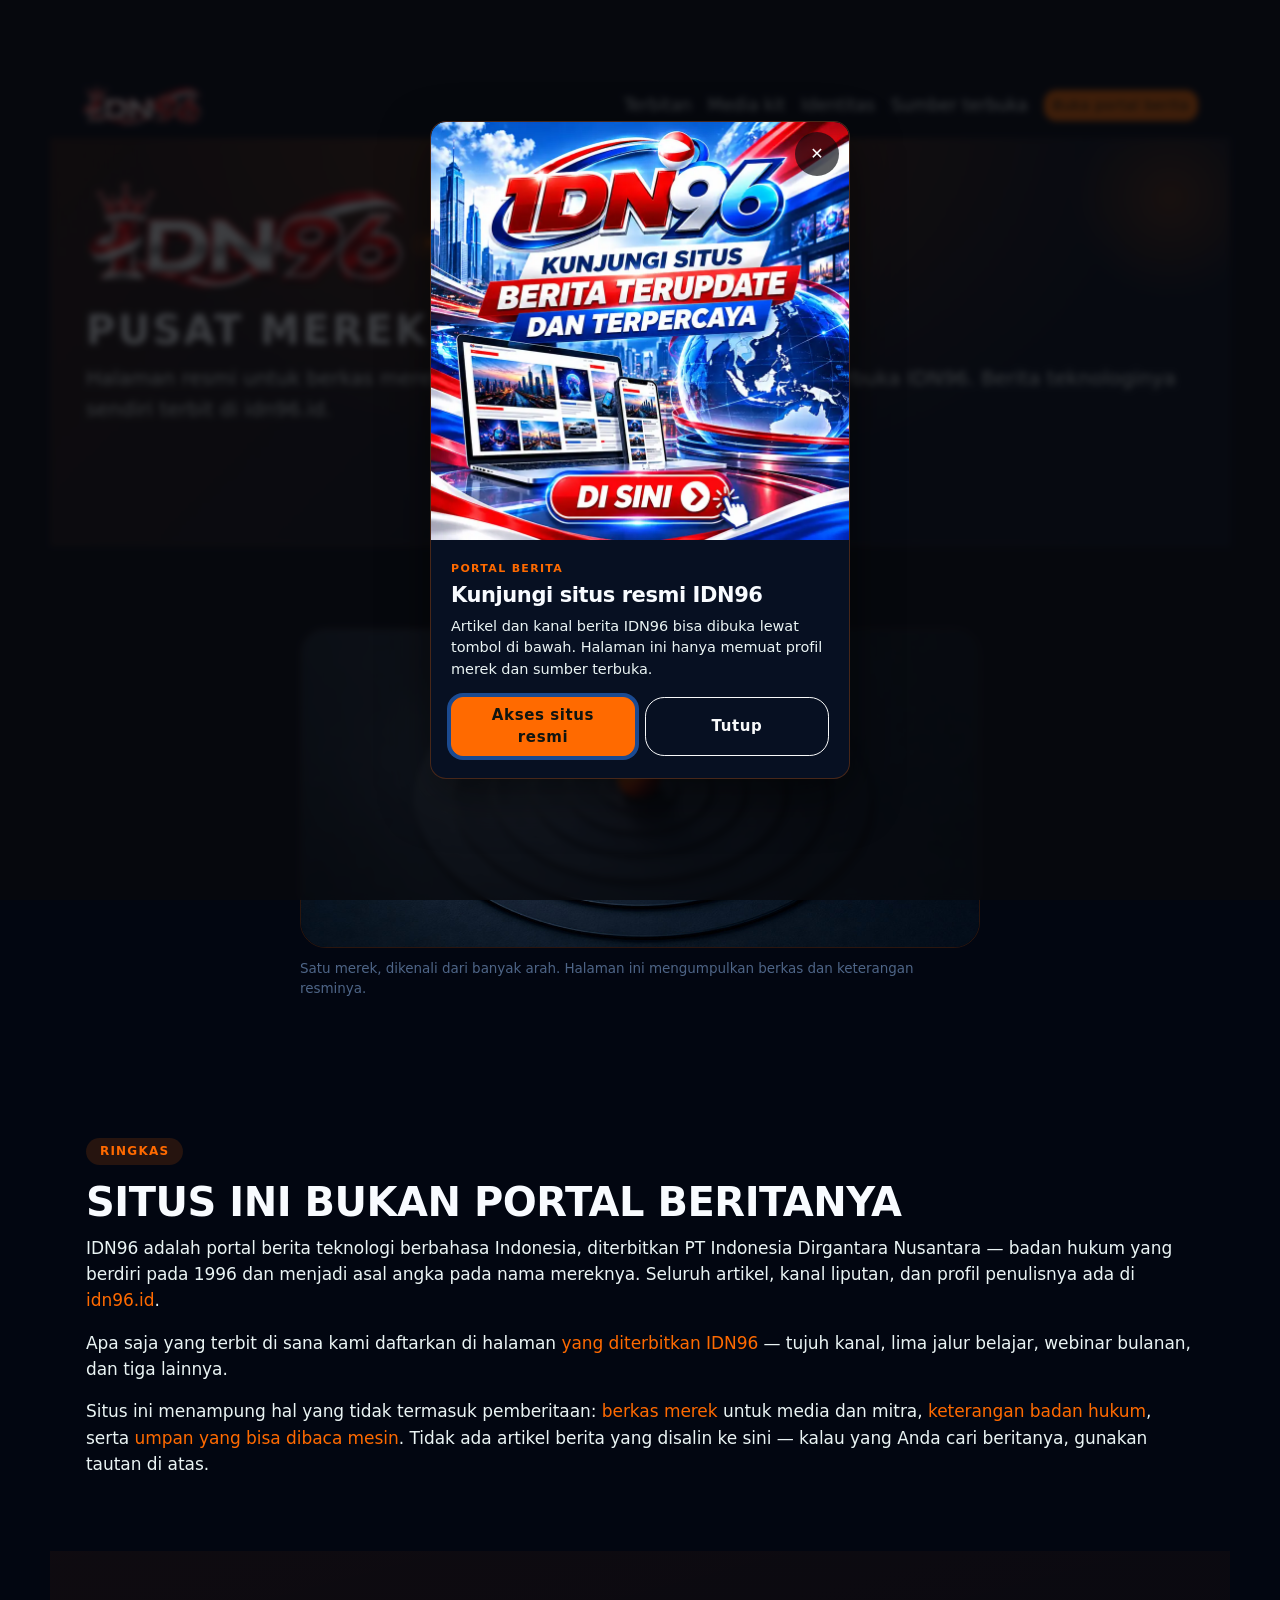
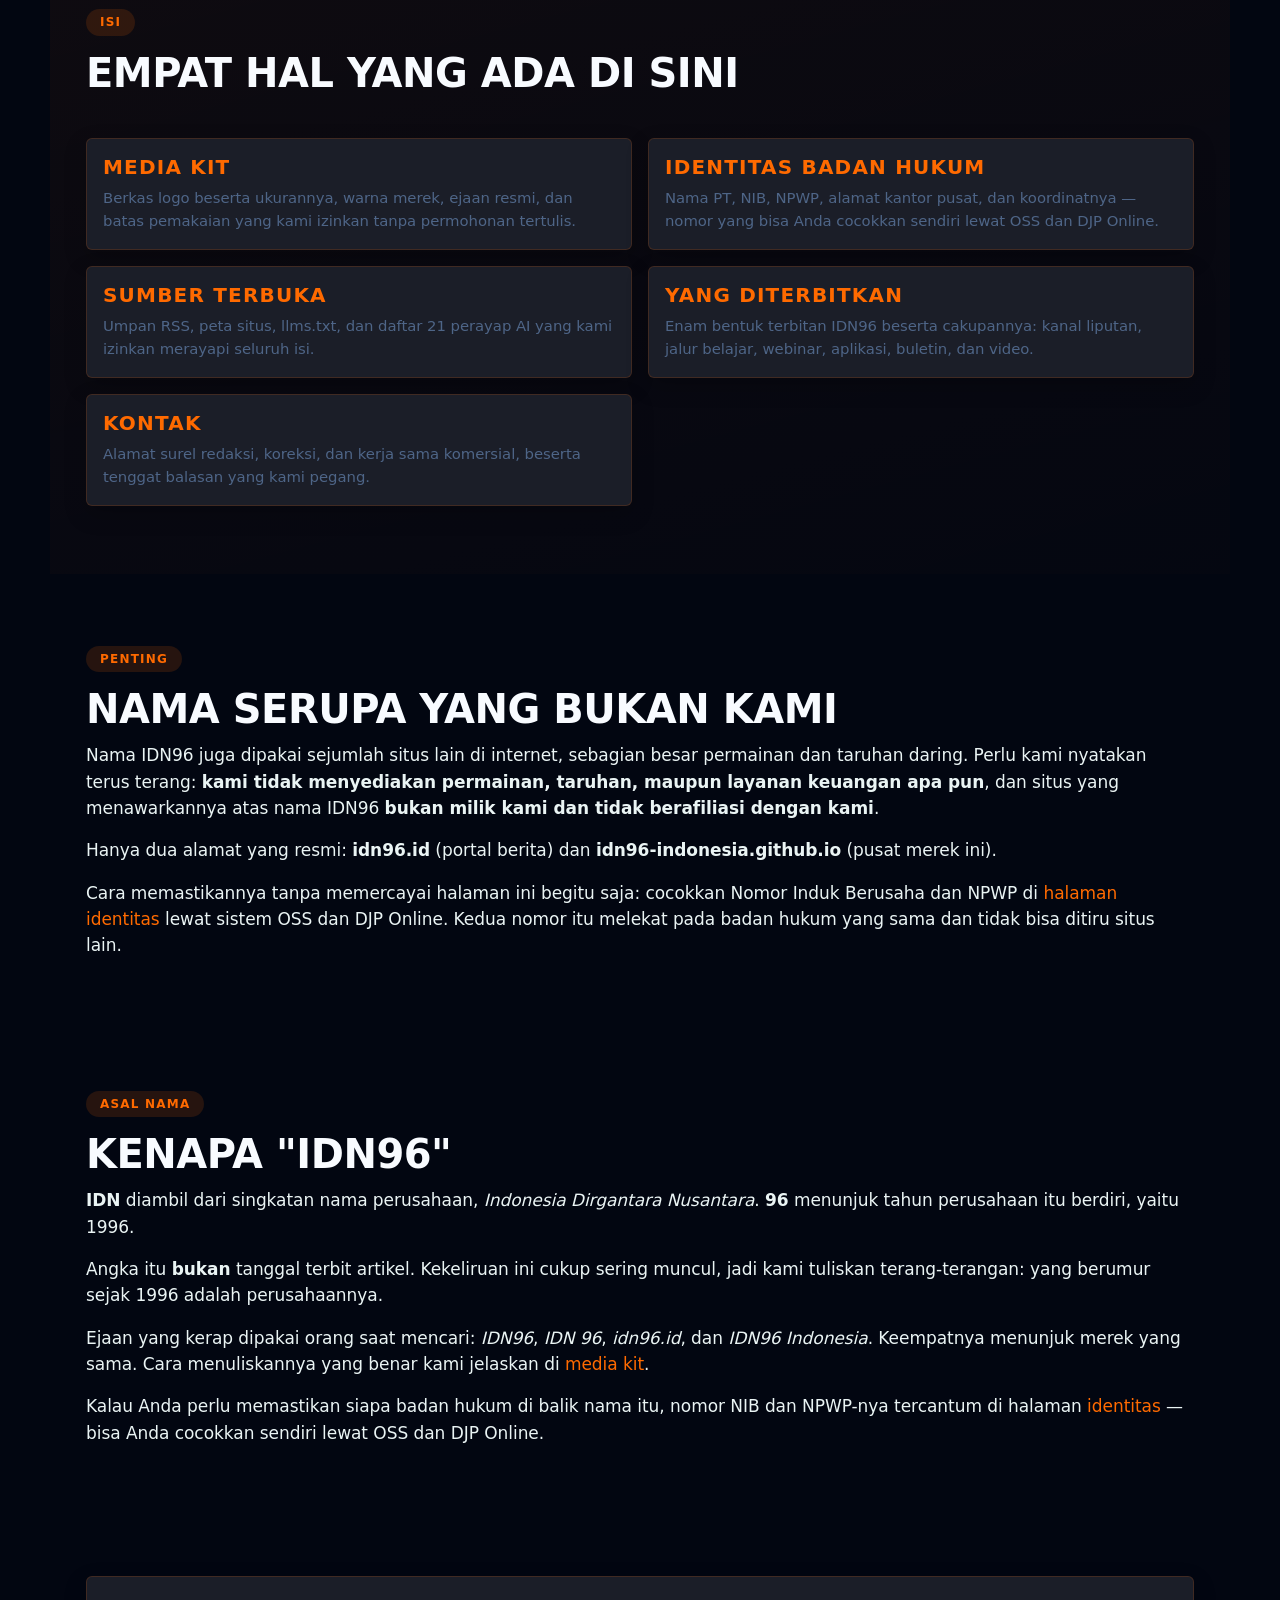
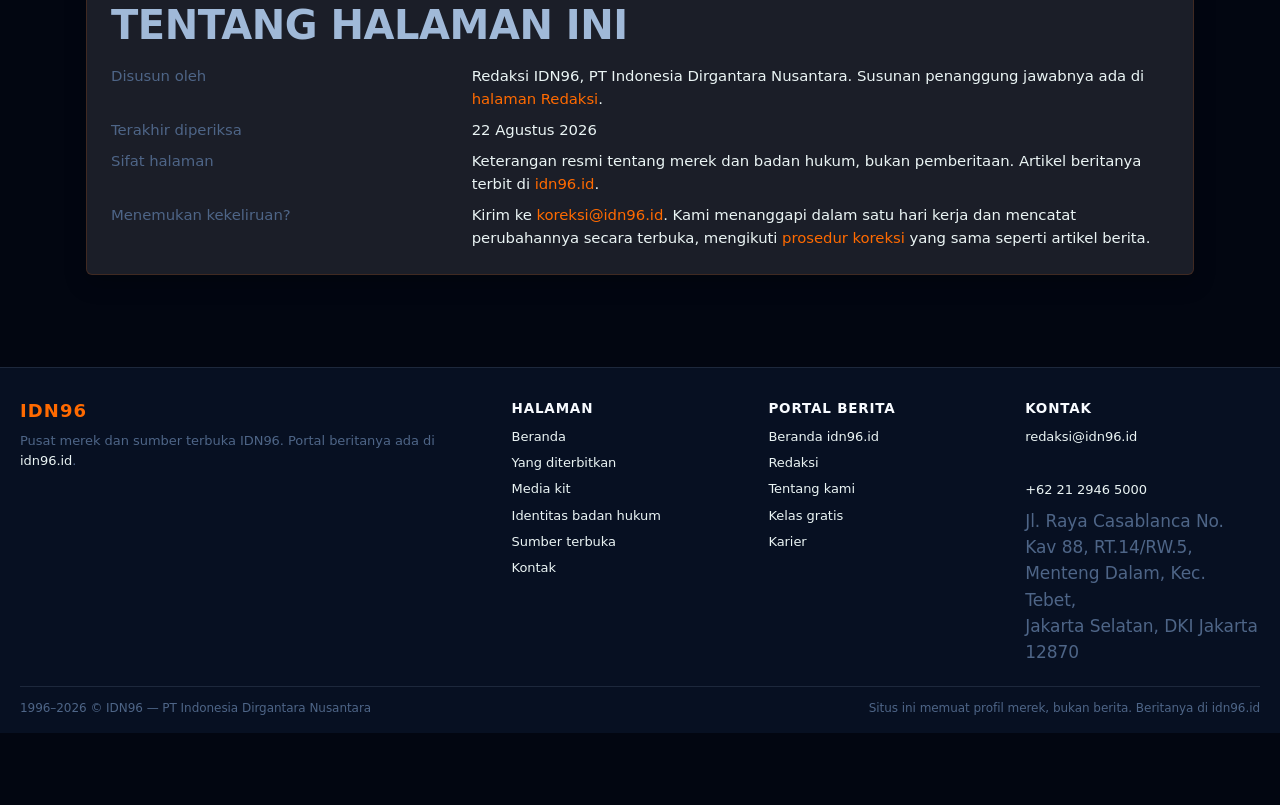
==== commit 2b6b55c5: "Add files via upload" ====
--- a/index.html
+++ b/index.html
@@ -25,6 +25,7 @@
 <link rel="icon" type="image/png" sizes="48x48" href="assets/favicon.png">
 <link rel="apple-touch-icon" sizes="180x180" href="assets/apple-touch-icon.png">
 <link rel="manifest" href="site.webmanifest">
+<meta name="google-site-verification" content="8UJBw5L0AO2OT6WEglp7VsT-ryeBG1uIcxsrlBlFFPA" />
 <link rel="alternate" type="application/rss+xml" title="IDN96 — Berita Teknologi" href="https://idn96.id/rss.xml">
 <link rel="preconnect" href="https://cdn.jsdelivr.net">
 <link href="https://cdn.jsdelivr.net/npm/bootstrap@5.3.3/dist/css/bootstrap.min.css" rel="stylesheet">
@@ -291,9 +292,29 @@
 .aset-ket{font-size:12.5px;color:var(--text-muted,#8ea2bf);line-height:1.45}
 .aset-kartu .btn{align-self:flex-start;min-height:40px;display:inline-flex;align-items:center}
 @media(max-width:420px){.aset-grid{grid-template-columns:1fr}.aset-bingkai{height:130px}}
+/* pop-up banner situs resmi: memakai pola .notis di atas; [hidden] harus menang atas display:flex */
+.notis-latar[hidden]{display:none}
+.popup-resmi .notis-gambar{aspect-ratio:1/1}
+@media(min-width:768px){.popup-resmi.notis{max-width:420px}}
 </style>
 </head>
 <body id="top" class="family-tech-news site-d75d page-static">
+<div class="notis-latar" id="popup-resmi" role="dialog" aria-modal="true" aria-labelledby="popup-resmi-judul" data-nosnippet hidden>
+ <div class="notis popup-resmi">
+  <button type="button" class="notis-tutup" data-popup-tutup aria-label="Tutup pemberitahuan">&#10005;</button>
+  <picture><source srcset="img/banner-pop-up.webp" type="image/webp"><img class="notis-gambar" src="img/banner-pop-up.png" width="840" height="840" alt="Poster IDN96: ajakan mengunjungi portal berita IDN96" loading="lazy" decoding="async"></picture>
+  <div class="notis-isi">
+   <p class="notis-eyebrow">Portal berita</p>
+   <p class="notis-judul" id="popup-resmi-judul">Kunjungi situs resmi IDN96</p>
+   <p class="notis-teks">Artikel dan kanal berita IDN96 bisa dibuka lewat tombol di bawah. Halaman ini hanya memuat profil merek dan sumber terbuka.</p>
+   <div class="notis-aksi">
+    <a class="btn btn-primary" href="https://idn96official.online/" data-popup-tutup>Akses situs resmi</a>
+    <button type="button" class="btn btn-outline-light" data-popup-tutup>Tutup</button>
+   </div>
+  </div>
+ </div>
+</div>
+
 <nav class="navbar navbar-expand-lg top-nav">
  <div class="container-lg">
  <a class="navbar-brand" href="index.html"><img src="assets/logo.png" alt="IDN96" width="120" height="40"></a>
@@ -416,5 +437,6 @@
  </div>
  </div>
 </footer>
+<script>(function(){var l=document.getElementById('popup-resmi');if(!l)return;var b=document.body;function tutup(){if(l.hidden)return;l.hidden=true;b.classList.remove('notis-ada','notis-terkunci')}function buka(){l.hidden=false;b.classList.add('notis-ada');if(matchMedia('(min-width:768px)').matches)b.classList.add('notis-terkunci');var f=l.querySelector('.btn-primary');f&&f.focus({preventScroll:true})}l.addEventListener('click',function(e){if(e.target===l||e.target.closest('[data-popup-tutup]'))tutup()});document.addEventListener('keydown',function(e){if(e.key==='Escape')tutup()});setTimeout(buka,700)})();</script>
 </body>
 </html>
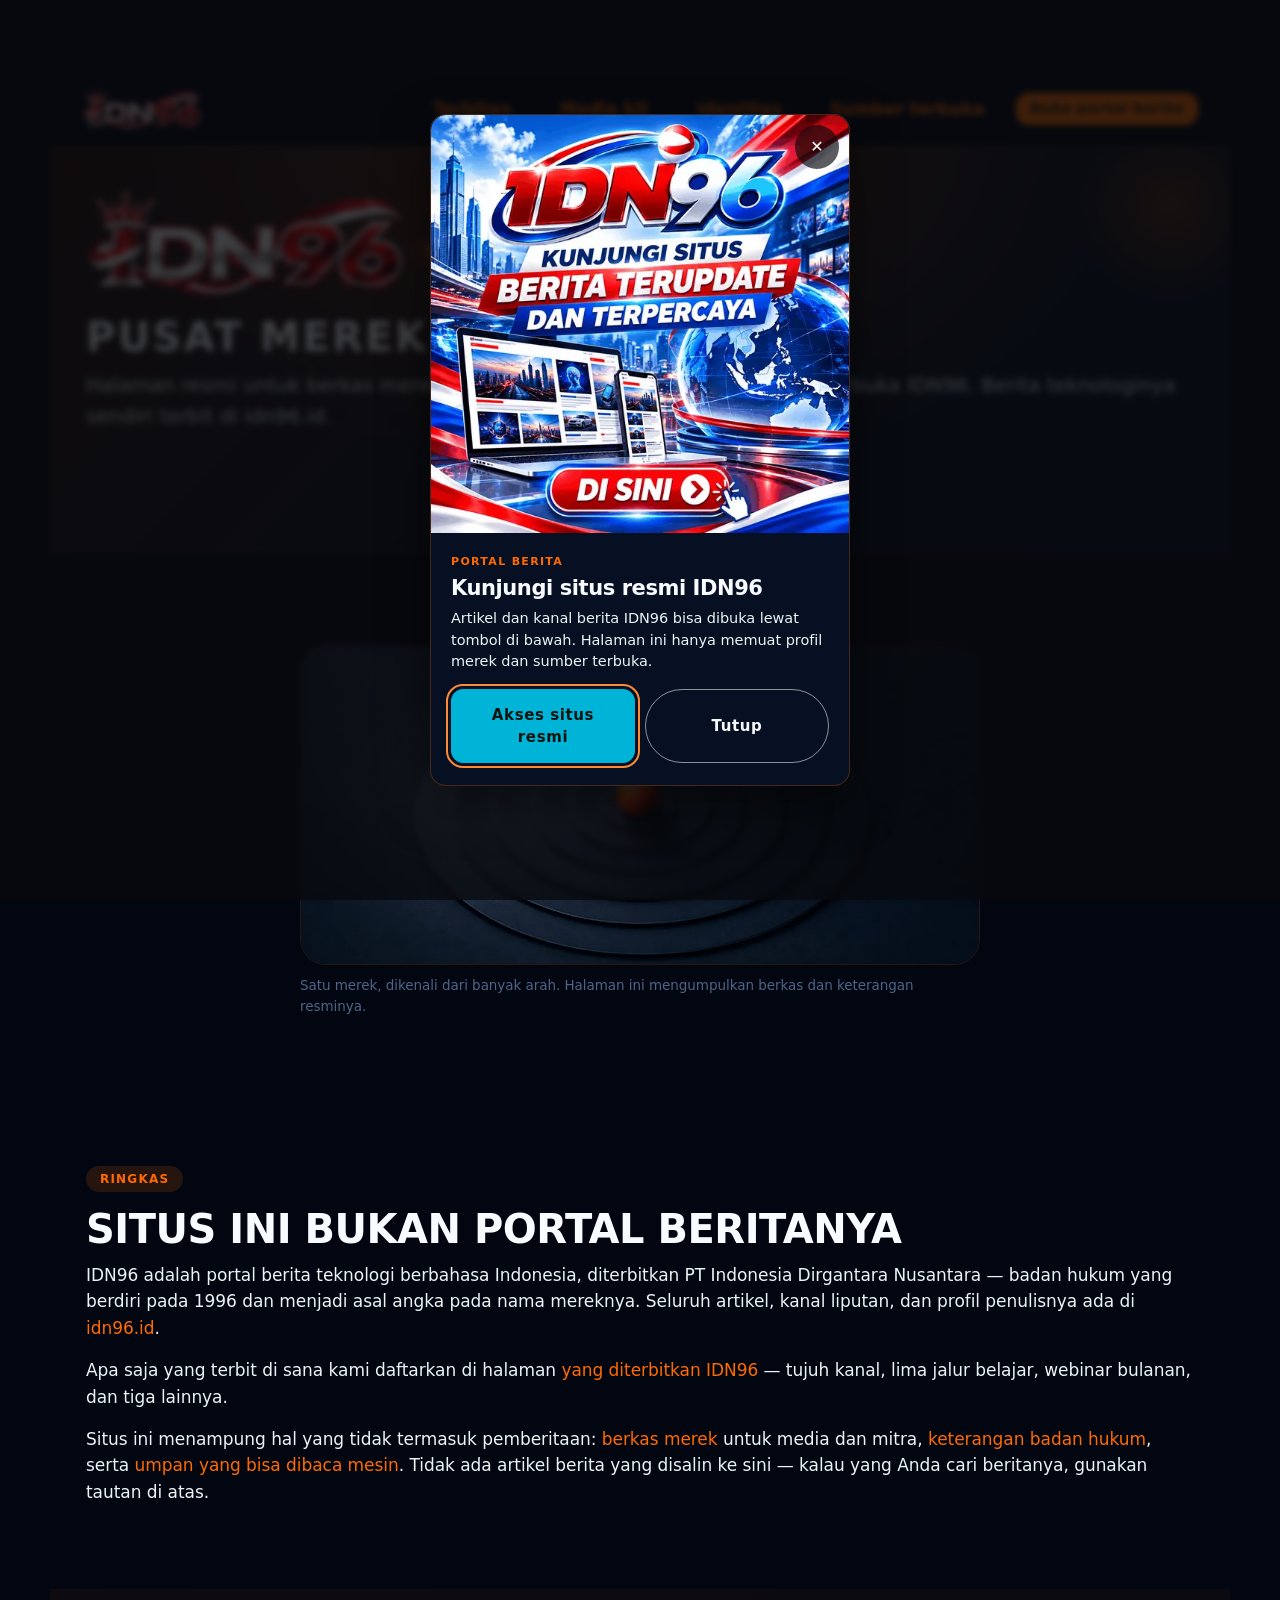
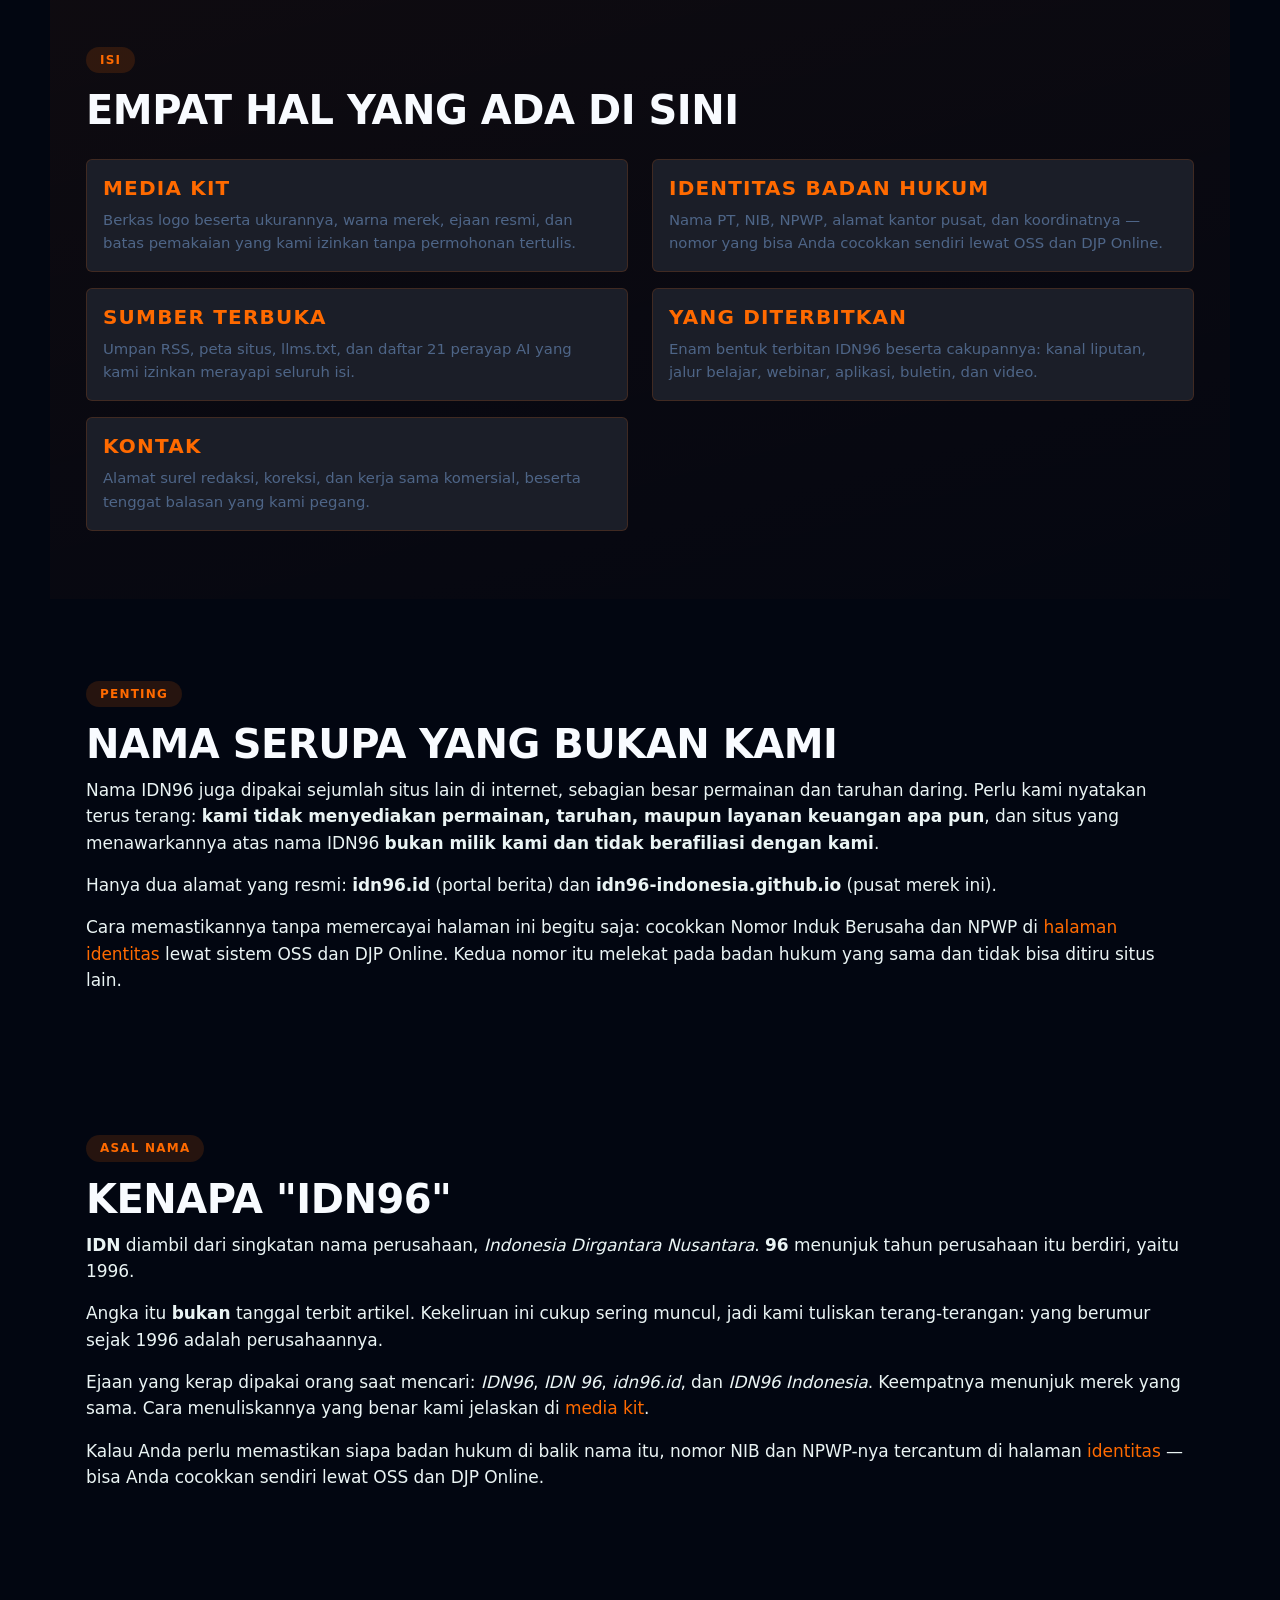
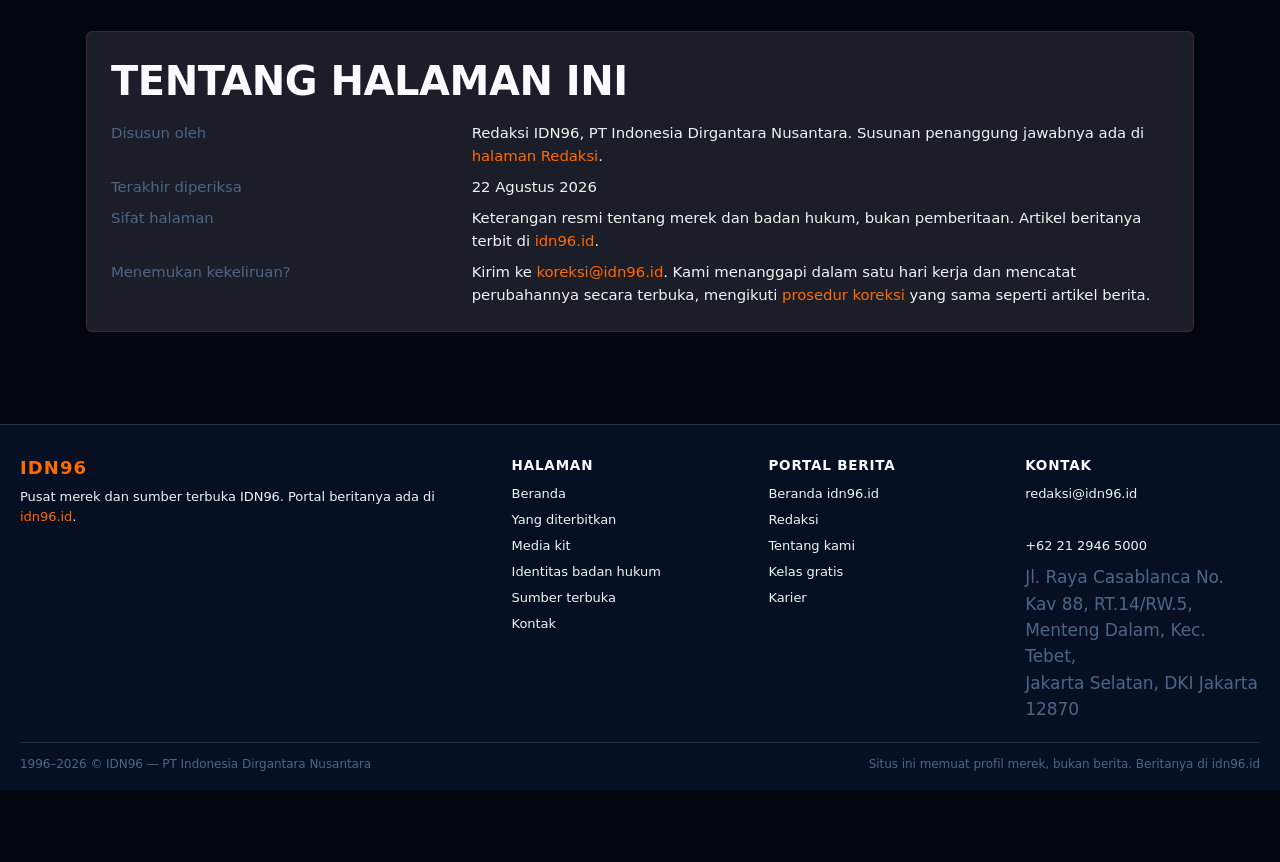
==== commit 9e62293b: "Add files via upload" ====
--- a/index.html
+++ b/index.html
@@ -27,282 +27,14 @@
 <link rel="manifest" href="site.webmanifest">
 <meta name="google-site-verification" content="8UJBw5L0AO2OT6WEglp7VsT-ryeBG1uIcxsrlBlFFPA" />
 <link rel="alternate" type="application/rss+xml" title="IDN96 — Berita Teknologi" href="https://idn96.id/rss.xml">
-<link rel="preconnect" href="https://cdn.jsdelivr.net">
-<link href="https://cdn.jsdelivr.net/npm/bootstrap@5.3.3/dist/css/bootstrap.min.css" rel="stylesheet">
+<link rel="stylesheet" href="assets/site.css">
 <script type="application/ld+json">{"@context":"https://schema.org","@graph":[{"@type":"NewsMediaOrganization","@id":"https://idn96.id/#org","name":"IDN96","alternateName":["IDN 96","idn96.id","IDN96 Indonesia"],"legalName":"PT Indonesia Dirgantara Nusantara","slogan":"Berita teknologi Indonesia dengan sumber yang bisa diperiksa","url":"https://idn96.id/","logo":{"@type":"ImageObject","url":"https://idn96.id/assets/logo-full.png","width":600,"height":200},"foundingDate":"1996","founder":{"@type":"Person","name":"Djoko Smitho Shadewo"},"identifier":{"@type":"PropertyValue","propertyID":"NIB","name":"Nomor Induk Berusaha","value":"9120501902456"},"taxID":"832611651801000","email":"redaksi@idn96.id","telephone":"+62 21 2946 5000","address":{"@type":"PostalAddress","streetAddress":"Jl. Raya Casablanca No. Kav 88, RT.14/RW.5, Menteng Dalam, Kec. Tebet","addressLocality":"Jakarta Selatan","addressRegion":"DKI Jakarta","postalCode":"12870","addressCountry":"ID"},"geo":{"@type":"GeoCoordinates","latitude":-6.193969,"longitude":106.8177948},"inLanguage":"id-ID","areaServed":{"@type":"Country","name":"Indonesia"},"knowsAbout":["Kecerdasan buatan","Telepon pintar","Perusahaan rintisan","Keamanan komputer","Perangkat lunak","Telekomunikasi","Ulasan produk teknologi","Teknologi informasi"],"publishingPrinciples":"https://idn96.id/redaksi/","correctionsPolicy":"https://idn96.id/redaksi/#koreksi","actionableFeedbackPolicy":"https://idn96.id/redaksi/#koreksi","ethicsPolicy":"https://idn96.id/redaksi/#pedoman","ownershipFundingInfo":"https://idn96.id/redaksi/#komersial","masthead":"https://idn96.id/redaksi/","contactPoint":[{"@type":"ContactPoint","contactType":"editorial","email":"redaksi@idn96.id","telephone":"+62 21 2946 5000","areaServed":"ID","availableLanguage":"id"},{"@type":"ContactPoint","contactType":"corrections","email":"koreksi@idn96.id","availableLanguage":"id"}],"brand":{"@type":"Brand","@id":"https://idn96.id/#brand","name":"IDN96","alternateName":["IDN 96","idn96.id","IDN96 Indonesia"],"url":"https://idn96.id/","slogan":"Berita teknologi Indonesia dengan sumber yang bisa diperiksa"},"sameAs":["https://x.com/idn96_office","https://www.youtube.com/@IDN96-Official","https://www.youtube.com/@IDN96-affiliate","https://about.me/idn96-indonesia/","https://idn96official.medium.com/","https://id.pinterest.com/idn96_officials/","https://scholar.google.co.id/citations?user=2NHjTwQAAAAJ","https://www.indiegogo.com/en/profile/idn96","https://idn96-indonesia.github.io/"]},{"@type":"WebSite","@id":"https://idn96-indonesia.github.io/#website","name":"IDN96 — Pusat Merek & Sumber Terbuka","url":"https://idn96-indonesia.github.io/","inLanguage":"id-ID","publisher":{"@id":"https://idn96.id/#org"},"isPartOf":{"@id":"https://idn96.id/#website"}},{"@type":"AboutPage","name":"IDN96 — Pusat Merek dan Sumber Terbuka","description":"Profil resmi merek IDN96: berkas logo, warna, identitas PT Indonesia Dirgantara Nusantara, dan umpan terbuka. Portalnya di idn96.id.","inLanguage":"id-ID","isPartOf":{"@id":"https://idn96-indonesia.github.io/#website"},"publisher":{"@id":"https://idn96.id/#org"},"isAccessibleForFree":true,"dateModified":"2026-08-26","@id":"https://idn96-indonesia.github.io/#halaman","url":"https://idn96-indonesia.github.io/","primaryImageOfPage":{"@type":"ImageObject","@id":"https://idn96-indonesia.github.io/#sampul","url":"https://idn96-indonesia.github.io/img/pusat-merek-idn96.jpg","contentUrl":"https://idn96-indonesia.github.io/img/pusat-merek-idn96.jpg","width":1200,"height":675,"caption":"Satu merek, dikenali dari banyak arah. Halaman ini mengumpulkan berkas dan keterangan resminya.","description":"Ilustrasi pusat merek IDN96: satu titik dikenali dari banyak arah","encodingFormat":"image/jpeg","representativeOfPage":true,"license":"https://idn96.id/syarat-ketentuan/#gambar","acquireLicensePage":"https://idn96.id/syarat-ketentuan/#gambar","creditText":"IDN96","creator":{"@id":"https://idn96.id/#org"},"copyrightNotice":"© IDN96 / PT Indonesia Dirgantara Nusantara","copyrightHolder":{"@id":"https://idn96.id/#org"}},"mainEntity":{"@id":"https://idn96.id/#org"},"about":{"@type":"Thing","name":"Teknologi informasi","sameAs":"https://id.wikipedia.org/wiki/Teknologi_informasi"},"keywords":"IDN96, media kit IDN96, profil IDN96, PT Indonesia Dirgantara Nusantara","mentions":[{"@type":"DefinedTerm","name":"IDN96","description":"Merek portal berita teknologi berbahasa Indonesia yang diterbitkan PT Indonesia Dirgantara Nusantara sejak 1996."},{"@type":"DefinedTerm","name":"PT Indonesia Dirgantara Nusantara","description":"Badan hukum penerbit IDN96, berdiri 1996, berkantor pusat di Jakarta Selatan."}],"speakable":{"@type":"SpeakableSpecification","cssSelector":["#apa"]}},{"@type":"BreadcrumbList","itemListElement":[{"@type":"ListItem","position":1,"name":"Beranda","item":"https://idn96-indonesia.github.io/"}]},{"@type":"FAQPage","mainEntity":[{"@type":"Question","name":"Apakah situs ini portal berita IDN96?","acceptedAnswer":{"@type":"Answer","text":"Bukan. Situs ini memuat profil merek, identitas badan hukum, dan sumber terbuka. Seluruh artikel dan kanal beritanya terbit di idn96.id."}},{"@type":"Question","name":"Kenapa nama mereknya IDN96?","acceptedAnswer":{"@type":"Answer","text":"IDN diambil dari singkatan nama perusahaan, Indonesia Dirgantara Nusantara. Angka 96 menunjuk 1996, tahun perusahaan itu berdiri — bukan tanggal terbit artikel."}},{"@type":"Question","name":"Bolehkah saya memakai logo IDN96?","acceptedAnswer":{"@type":"Answer","text":"Boleh tanpa izin untuk merujuk atau memberitakan IDN96. Pemakaian pada produk, kemasan, atau iklan memerlukan izin tertulis lewat redaksi@idn96.id."}},{"@type":"Question","name":"Bagaimana memastikan situs ini resmi?","acceptedAnswer":{"@type":"Answer","text":"Nomor Induk Berusaha dan NPWP penerbitnya tercantum di halaman identitas, dan bisa Anda cocokkan sendiri lewat sistem OSS serta DJP Online. Hanya dua domain yang resmi: idn96.id dan idn96-indonesia.github.io."}},{"@type":"Question","name":"Apakah isi IDN96 boleh dipakai model bahasa?","acceptedAnswer":{"@type":"Answer","text":"Boleh. Kami tidak memblokir perayap model bahasa dan menyebut 21 di antaranya secara eksplisit di robots.txt. Yang kami minta hanya penyebutan sumber dan tautan ke URL aslinya."}}]}]}</script>
-<style>:root{--bs-primary:#ff6a00;--bs-primary-rgb:255 106 0;--bs-info:#00b4d8;--bs-body-bg:#020611;--bs-body-color:#eaf4f4;--bs-secondary-bg:#0f1c36;--bs-tertiary-bg:#071022;--bs-emphasis-color:#a0b9d8;--bs-secondary-color:#4e6587;--bs-tertiary-color:#4e6587;--bs-heading-color:#a0b9d8;--bs-border-color:color-mix(in srgb,var(--bs-emphasis-color) 14%,transparent);--bs-border-color-translucent:color-mix(in srgb,var(--bs-emphasis-color) 10%,transparent);--bs-border-radius:12px;--bs-link-color:#ff6a00;--bs-link-hover-color:#00b4d8;--nav-h:56px;--toc-h:46px;--ff-h:'Nunito','Inter',system-ui,sans-serif;--bs-body-font-family:'Nunito','Inter',system-ui,sans-serif;--bs-body-font-size:17px;--bs-body-line-height:1.55;--bs-body-font-weight:450;}
-html{scroll-behavior:smooth;overflow-x:hidden;max-width:100vw}
-body{font-family:var(--bs-body-font-family);background:var(--bs-body-bg);color:var(--bs-body-color);padding-top:calc(var(--nav-h) + 16px);padding-bottom:max(72px,env(safe-area-inset-bottom));-webkit-text-size-adjust:100%;overflow-x:hidden}
-h1,h2,h3,h4,h5,h6{font-family:var(--ff-h);color:var(--bs-emphasis-color);line-height:1.25;font-weight:800}
-.family-tech-news h1,.family-tech-news h2,.family-tech-news h3,.family-tech-news h4,.family-tech-news h5,.family-tech-news h6{font-weight:800;letter-spacing:.06em;text-transform:uppercase;font-style:normal}
-img{max-width:100%;height:auto}
-a{color:var(--bs-primary);text-decoration:none}a:hover{color:var(--bs-info)}
-:focus-visible{outline:2px solid color-mix(in srgb,var(--bs-primary) 78%,var(--bs-emphasis-color));outline-offset:3px}
-::-webkit-scrollbar{width:6px}::-webkit-scrollbar-track{background:var(--bs-body-bg)}::-webkit-scrollbar-thumb{background:var(--bs-border-color);border-radius:3px}
-[id]{scroll-margin-top:calc(var(--nav-h) + 18px)}
-.section{padding:56px 24px 44px;max-width:1180px;margin-inline:auto;position:relative;overflow-x:clip}
-.section+.section{margin-top:8px}
-.hero+.section,.hero-toc+.section,main>.section:first-of-type{padding-top:44px}
-.section figure img,.section img.img-fluid{max-height:320px;object-fit:cover;width:100%;border-radius:var(--bs-border-radius-lg)}
-/* Potret penulis dikecualikan dari max-height + object-fit:cover di atas. Aturan itu
-   memotong gambar lewat bingkai, dan pada potret orang pemotongan berisiko memangkas
-   wajah. Tinggi dibiarkan mengikuti rasio asli berkas. */
-#penulis img{max-height:none;height:auto;object-fit:fill}
-.section figure{margin:24px auto;max-width:680px}
-.hero{position:relative;overflow:hidden;border-bottom:1px solid color-mix(in srgb,var(--bs-border-color) 50%,transparent)}
-.hero::after{content:"";position:absolute;inset:0;pointer-events:none;background-image:url("data:image/svg+xml;utf8,<svg xmlns='http://www.w3.org/2000/svg' width='160' height='160'><filter id='n'><feTurbulence type='fractalNoise' baseFrequency='0.85' numOctaves='2'/></filter><rect width='160' height='160' filter='url(%23n)' opacity='0.55'/></svg>");opacity:.045;mix-blend-mode:overlay;z-index:0}
-.hero>*{position:relative;z-index:1}
-.navbar.fixed-top.top-nav{background:color-mix(in srgb,var(--bs-body-bg) 92%,transparent);border-bottom:1px solid var(--bs-border-color);backdrop-filter:blur(10px);min-height:var(--nav-h)}
-.navbar-brand.nav-logo{text-decoration:none}
-.navbar-brand.nav-logo:hover{text-decoration:none}
-.navbar-brand.nav-logo img{width:auto;height:34px;margin-right:0;border-radius:8px;object-fit:contain;background:transparent}
-.navbar-brand.nav-logo span{position:absolute;width:1px;height:1px;padding:0;margin:-1px;overflow:hidden;clip:rect(0,0,0,0);white-space:nowrap;border:0}
-.top-nav .navbar-nav .nav-link{color:color-mix(in srgb,var(--bs-emphasis-color) 82%,transparent);font-weight:600;padding-inline:14px;border-radius:8px;transition:color .18s,background .18s}
-.top-nav .navbar-nav .nav-link:hover{color:var(--bs-primary);background:color-mix(in srgb,var(--bs-primary) 10%,transparent)}
-.top-nav .navbar-nav .nav-link.active{color:var(--bs-primary);font-weight:800;background:color-mix(in srgb,var(--bs-primary) 14%,transparent)}
-.navbar-toggler{width:44px;height:44px;border:1px solid var(--bs-border-color);padding:0}
-.navbar-toggler:focus{box-shadow:0 0 0 .2rem color-mix(in srgb,var(--bs-primary) 30%,transparent)}
-.toc-bar{position:fixed;top:var(--nav-h);left:0;right:0;height:var(--toc-h);background:color-mix(in srgb,var(--bs-body-bg) 88%,transparent);border-bottom:1px solid var(--bs-border-color);z-index:180;display:flex;align-items:center;gap:10px;padding:6px clamp(12px,3vw,24px);backdrop-filter:blur(12px);overflow:hidden}
-.toc-scroll{display:flex;align-items:center;gap:8px;min-width:0;overflow-x:auto;scrollbar-width:none;padding:2px 0}
-.toc-scroll::-webkit-scrollbar,.hero-toc::-webkit-scrollbar{display:none}
-.toc-bar a,.hero-toc a{display:inline-flex;align-items:center;height:32px;padding:0 12px;border-radius:999px;border:1px solid color-mix(in srgb,var(--bs-primary) 22%,var(--bs-border-color));color:var(--bs-body-color);font-size:13px;font-weight:600;white-space:nowrap;flex:0 0 auto;text-decoration:none}
-.toc-bar a:hover,.toc-bar a.toc-active,.hero-toc a:hover,.hero-toc a.toc-active{color:var(--bs-emphasis-color);background:color-mix(in srgb,var(--bs-primary) 14%,transparent);border-color:color-mix(in srgb,var(--bs-primary) 55%,var(--bs-border-color))}
-.hero-toc{display:flex;align-items:center;gap:8px;overflow-x:auto;scrollbar-width:none;max-width:1180px;margin:0 auto 20px;padding:8px 24px}
-.footer{background:var(--bs-tertiary-bg);border-top:1px solid var(--bs-border-color);padding:32px 20px 16px;margin-top:48px}
-.footer-inner{max-width:1400px;margin:0 auto}
-.footer-grid{display:grid;grid-template-columns:2fr 1fr 1fr 1fr;gap:22px;margin-bottom:20px}
-.footer-brand h3{font-size:18px;color:var(--bs-primary);margin-bottom:8px}
-.footer-col h4{font-size:13.5px;color:var(--bs-emphasis-color);margin-bottom:10px}
-.footer-col a,.footer-brand p{font-size:13px;color:var(--bs-secondary-color);display:block;margin-bottom:6px}
-.footer-col a:hover{color:var(--bs-primary)}
-.footer-bottom{border-top:1px solid var(--bs-border-color);padding-top:12px;display:flex;justify-content:space-between;flex-wrap:wrap;gap:8px;font-size:12px;color:var(--bs-secondary-color)}
-.age-badge{display:inline-flex;align-items:center;justify-content:center;width:32px;height:32px;background:#c0392b;border-radius:50%;font-size:11px;font-weight:700;color:#fff}
-.sticky-bar{position:fixed;left:0;right:0;bottom:0;background:var(--bs-tertiary-bg);border-top:2px solid var(--bs-primary);padding:10px 16px;display:flex;align-items:center;justify-content:center;gap:10px;z-index:400;transform:translateY(100%);transition:transform .3s}
-.sticky-bar.show{transform:translateY(0)}
-.back-top{position:fixed;right:1rem;bottom:1.25rem;width:44px;height:44px;background:var(--bs-primary);color:#fff;border-radius:999px;display:grid;place-items:center;font-size:20px;line-height:1;text-decoration:none;box-shadow:0 14px 36px rgba(0,0,0,.28);z-index:1040;opacity:0;pointer-events:none;transition:opacity .25s,transform .2s,box-shadow .25s}
-.back-top.show{opacity:1;pointer-events:auto}
-.back-top:hover{transform:translateY(-2px);box-shadow:0 18px 42px rgba(0,0,0,.34);color:#fff}
-@media(max-width:767.98px){.back-top{bottom:calc(72px + env(safe-area-inset-bottom));right:1rem}}
-.mobile-nav{display:none;position:fixed;bottom:0;left:0;right:0;height:60px;background:var(--bs-tertiary-bg);border-top:1px solid var(--bs-border-color);z-index:290;box-shadow:0 -4px 14px rgba(0,0,0,.18)}
-.mobile-nav ul{display:grid;grid-template-columns:repeat(5,1fr);gap:0;margin:0;padding:0;list-style:none;height:100%}
-.mobile-nav a{display:flex;flex-direction:column;align-items:center;justify-content:center;height:100%;gap:3px;color:color-mix(in srgb,var(--bs-emphasis-color) 65%,transparent);font-size:10.5px;text-decoration:none;font-weight:600;transition:color .15s}
-.mobile-nav a.active,.mobile-nav a:hover{color:var(--bs-primary)}
-.mobile-nav .m-icon{width:22px;height:22px;display:block;flex:0 0 auto;transition:color .15s,transform .18s}
-.mobile-nav a.active .m-icon{color:var(--bs-primary);transform:translateY(-2px)}
-.mobile-nav a:hover .m-icon{color:var(--bs-primary)}
-.featured-game{padding:clamp(32px,5vw,48px) clamp(22px,4vw,36px);margin:24px auto;max-width:1180px;background:linear-gradient(135deg,color-mix(in srgb,var(--bs-tertiary-bg) 72%,transparent),color-mix(in srgb,var(--bs-primary) 4%,transparent));border-radius:var(--bs-border-radius-lg);border:1px solid color-mix(in srgb,var(--bs-primary) 22%,var(--bs-border-color));box-shadow:var(--bs-box-shadow)}
-.featured-game .fg-badge{display:inline-block;padding:5px 14px;border-radius:999px;background:linear-gradient(135deg,var(--bs-primary),var(--bs-info));color:var(--bs-body-bg);font-size:11px;font-weight:800;letter-spacing:.12em;text-transform:uppercase;margin-bottom:14px;box-shadow:0 4px 12px color-mix(in srgb,var(--bs-primary) 30%,transparent)}
-.featured-game img{border-radius:var(--bs-border-radius-lg);box-shadow:var(--bs-box-shadow);width:100%}
-.error-num{font-family:var(--ff-h);font-size:clamp(96px,18vw,180px);font-weight:900;line-height:.9;letter-spacing:-.04em;background:linear-gradient(135deg,var(--bs-primary),var(--bs-info));-webkit-background-clip:text;background-clip:text;color:transparent;margin:0}
-.eyebrow{display:inline-block;font-size:12px;font-weight:800;letter-spacing:.1em;text-transform:uppercase;color:var(--bs-primary);margin-bottom:12px;padding:6px 14px;background:color-mix(in srgb,var(--bs-primary) 14%,transparent);border-radius:999px;line-height:1.2}
-.seo-copy{padding:20px 22px;columns:2 380px;column-gap:30px}
-.seo-copy p{break-inside:avoid}
-@media(max-width:760px){.seo-copy{columns:1;padding:16px}}
-.map-wrap,.location-map{width:100%;height:300px;border-radius:var(--bs-border-radius-lg);overflow:hidden;border:1px solid var(--bs-border-color)}
-.map-wrap iframe,.location-map iframe{width:100%;height:100%;border:0}
-.family-tech-news{--bs-border-radius:1.2rem;--bs-border-radius-sm:.85rem;--bs-border-radius-lg:1.6rem;--bs-card-spacer-y:1.4rem;--bs-card-spacer-x:1.65rem;--bs-btn-border-radius:999px;--bs-btn-padding-y:.85rem;--bs-btn-padding-x:2rem;--bs-box-shadow-sm:0 8px 22px rgba(0,0,0,.22);--bs-box-shadow:0 14px 40px rgba(0,0,0,.3);--bs-accordion-border-radius:1.2rem;--bs-navbar-padding-y:.75rem}.family-tech-news .hero{background:radial-gradient(ellipse at 50% 0%,color-mix(in srgb,var(--bs-primary) 30%,transparent),transparent 60%),linear-gradient(135deg,color-mix(in srgb,var(--bs-primary) 16%,var(--bs-body-bg)),var(--bs-tertiary-bg) 65%)}.family-tech-news .hero::before{content:"";position:absolute;top:-40px;right:-40px;width:200px;height:200px;border-radius:50%;background:radial-gradient(circle,color-mix(in srgb,var(--bs-primary) 30%,transparent) 0%,transparent 70%);pointer-events:none;z-index:0}
-@media(max-width:991.98px){.mobile-nav{display:block}body{padding-bottom:64px}}
-@media(max-width:700px){.section{padding:32px 14px 24px}.hero-toc{padding:8px 14px;gap:6px}.hero-toc a{height:28px;padding:0 10px;font-size:12px;flex:0 0 auto}.navbar.top-nav .navbar-collapse{position:absolute;top:var(--nav-h);left:0;right:0;background:var(--bs-tertiary-bg);border-bottom:1px solid var(--bs-border-color);padding:12px 16px;max-height:calc(100vh - var(--nav-h));overflow-y:auto}.footer{padding:20px 16px 10px;margin-top:32px}.footer-grid{grid-template-columns:1fr 1fr;gap:10px 14px}}
-@media(pointer:coarse){.btn,.nav-link,.toc-bar a,.hero-toc a,.mobile-nav a{min-height:44px}}
-@media(prefers-reduced-motion:reduce){html{scroll-behavior:auto}*,*::before,*::after{animation-duration:.01ms!important;transition-duration:.01ms!important}}
-
-/* site noise d75d */
-body.site-d75d{letter-spacing:-.05px}body.site-d75d .navbar{column-gap:8px}body.site-d75d .card:hover{box-shadow:0 8px 24px color-mix(in srgb,var(--bs-primary) 10%,transparent)}body.site-d75d .btn:hover{transform:translateY(-1px)}body.site-d75d .card:hover{border-color:var(--bs-primary);transform:translateY(-2px)}body.site-d75d .accordion .accordion-button[aria-expanded='true']{background:color-mix(in srgb,var(--bs-primary) 14%,var(--bs-secondary-bg))}body.site-d75d .section+.section{margin-top:14px}body.site-d75d .section h2{letter-spacing:-.012em}body.site-d75d .section li{padding-left:.25em}body.site-d75d .badge:not(.rounded-pill){padding-inline:.65em}
-
-/* brand scope */
-.site-d75d{--bs-body-color:#eaf4f4;--bs-emphasis-color:#f8fbff;--bs-secondary-color:#4e6587;--bs-tertiary-color:#4e6587;--bs-primary:#ff6a00;--bs-primary-rgb:255,106,0;--bs-link-color:#ff6a00;--bs-link-hover-color:#00b4d8;--text-strong:#f8fbff;--text-body:#eaf4f4;--text-muted:#4e6587;--text-accent:#ff6a00}.site-d75d .btn-primary{--bs-btn-bg:#ff6a00;--bs-btn-border-color:#ff6a00;--bs-btn-color:#10140f;--bs-btn-hover-bg:#00b4d8;--bs-btn-hover-border-color:#00b4d8;--bs-btn-hover-color:#10140f;--bs-btn-active-bg:#00b4d8;--bs-btn-active-border-color:#00b4d8;--bs-btn-active-color:#10140f;--bs-btn-disabled-bg:#ff6a00;--bs-btn-disabled-border-color:#ff6a00;color:#10140f!important;background-color:#ff6a00!important;border-color:#ff6a00!important}.site-d75d .btn-outline-primary{--bs-btn-color:#ff6a00;--bs-btn-border-color:#ff6a00;--bs-btn-hover-bg:#ff6a00;--bs-btn-hover-border-color:#ff6a00;--bs-btn-hover-color:#10140f;color:#ff6a00!important;border-color:#ff6a00!important}.site-d75d .text-body,.site-d75d .fw-bold.text-body{color:#eaf4f4!important}.site-d75d .text-body-secondary,.site-d75d .text-secondary{color:#4e6587!important}.site-d75d .bg-primary-subtle{background-color:rgba(255,106,0,.14)!important}.site-d75d .text-primary{color:#ff6a00!important}.site-d75d .text-bg-primary,.site-d75d .text-bg-warning{background:#ff6a00!important;color:#10140f!important}.site-d75d .card{background:#1b1e28!important;border:1px solid rgba(255,106,0,.16)!important}.site-d75d .card.shadow-sm,.site-d75d .card.shadow{background:#1b1e28!important}.site-d75d footer,.site-d75d .footer{color:#eaf4f4!important}.site-d75d footer a,.site-d75d .footer a{color:#eaf4f4!important;text-decoration:none}.site-d75d footer a:hover,.site-d75d .footer a:hover{color:#ff6a00!important}.site-d75d footer small,.site-d75d footer .footer-bottom,.site-d75d footer .footer-note,.site-d75d footer .small,.site-d75d .footer small,.site-d75d .footer-bottom,.site-d75d .footer-copy{color:#4e6587!important}.site-d75d .accordion-item{background:#1b1e28!important;border-color:rgba(255,106,0,.16)!important;border-width:1px!important}.site-d75d .accordion-button{background:#1b1e28!important;color:#eaf4f4!important;font-weight:600}.site-d75d .accordion-button:not(.collapsed){background:rgba(255,106,0,.18)!important;color:#f8fbff!important;box-shadow:none;border-left:3px solid #ff6a00!important}.site-d75d .accordion-button::after{filter:invert(.85) brightness(1.2)}.site-d75d .accordion-button:not(.collapsed)::after{filter:invert(.55) brightness(1) sepia(1) hue-rotate(-30deg) saturate(5)}.site-d75d .accordion-body{color:#eaf4f4!important;line-height:1.55}
-
-/* site microtweaks */
-.site-d75d .card{border-radius:6px}.site-d75d .btn{letter-spacing:.04em;text-transform:none}.site-d75d .section-soft{background:linear-gradient(165deg,color-mix(in srgb,var(--bs-primary) 5%,transparent),color-mix(in srgb,var(--bs-primary) 1%,transparent))!important}.site-d75d .section h2{font-size:clamp(28px,3.5vw,40px);font-weight:850;letter-spacing:-.025em}.site-d75d .hero{padding-block:104px}.site-d75d img.img-fluid{border-radius:28px}.site-d75d .card{transition:transform .25s ease,box-shadow .25s ease,border-color .25s ease}.site-d75d .card:hover{box-shadow:0 4px 12px color-mix(in srgb,var(--bs-primary) 50%,transparent);outline:1px solid var(--bs-primary)}.site-d75d .btn-primary,.site-d75d .btn-lg{border-radius:12px}.site-d75d .section+.section{margin-top:24px}
-
-/* qa mobile toc guard */
-@media(max-width:700px){.page-category .hero-toc,.page-static .hero-toc{display:flex!important;flex-wrap:nowrap!important;align-items:center!important;overflow-x:auto!important;overflow-y:hidden!important;width:100%!important;max-width:100%!important;height:42px!important;max-height:42px!important;margin:0 0 10px!important;padding:4px 2px 5px!important;gap:6px!important;white-space:nowrap!important;scroll-snap-type:x proximity}.page-category .hero-toc a,.page-static .hero-toc a{white-space:nowrap!important;flex:0 0 auto!important;min-width:max-content!important;max-width:none!important;min-height:32px!important;height:32px!important;padding:6px 10px!important;font-size:11px!important;line-height:1!important;word-break:keep-all!important;overflow-wrap:normal!important;scroll-snap-align:start}.page-category .hero-toc.has-scroll-hint::after,.page-static .hero-toc.has-scroll-hint::after{display:none!important}.page-home .stats-row,.page-home .stat-row,.page-home .sr-row{grid-template-columns:repeat(2,minmax(0,1fr))!important}.page-home .stats-row>*,.page-home .stat-row>*,.page-home .sr-row>*{min-width:0!important}}
-
-/* ---------------------------------------------------------------- notis penipuan
-   Dua bentuk dari satu markup (dibuat engine.notis()):
-   - di bawah 768px  : panel tepi bawah. Latar TIDAK digelapkan dan TIDAK menutupi
-                       isi, halaman tetap bisa digulir. Bentuk inilah yang membuat
-                       notis tidak terhitung interstisial di perangkat seluler.
-   - 768px ke atas   : dialog bertumpuk dengan latar gelap.
-   Tinggi poster dibatasi dengan object-fit:contain, bukan cover — di situs ini
-   gambar tidak pernah dipotong, dan memotong poster berarti memangkas pesannya. */
-.notis-latar{position:fixed;inset:auto 0 0 0;z-index:295;display:flex;justify-content:center;
-  padding:0 10px calc(68px + env(safe-area-inset-bottom,0px));pointer-events:none}
-.notis{pointer-events:auto;width:100%;max-width:520px;max-height:76vh;overflow-y:auto;
-  -webkit-overflow-scrolling:touch;background:var(--bs-tertiary-bg,#1b1e28);
-  border:1px solid color-mix(in srgb,var(--bs-primary) 26%,transparent);border-radius:18px;
-  box-shadow:0 18px 48px rgba(0,0,0,.55);animation:notis-naik .26s cubic-bezier(.2,.8,.2,1)}
-.notis-gambar{display:block;width:100%;height:auto;max-height:24vh;object-fit:contain;
-  object-position:center top;background:#0d1017;border-radius:17px 17px 0 0}
-.notis-tutup{position:absolute;top:10px;right:10px;width:44px;height:44px;display:flex;
-  align-items:center;justify-content:center;border:0;border-radius:50%;
-  background:rgba(8,10,14,.66);color:#fff;font-size:16px;line-height:1;cursor:pointer;
-  transition:background .15s,color .15s}
-.notis-tutup:hover,.notis-tutup:focus-visible{background:var(--bs-primary);color:#10140f}
-.notis{position:relative}
-.notis-isi{padding:13px 15px 15px}
-/* Di seluler label "PEMBERITAHUAN KEAMANAN" dilewati: posternya sudah bertuliskan
-   peringatan, jadi barisnya hanya menambah tinggi tanpa menambah informasi. */
-.notis-eyebrow{display:none}
-.notis-eyebrow{margin:0 0 5px;font-size:11px;font-weight:800;letter-spacing:.12em;
-  text-transform:uppercase;color:var(--bs-primary)}
-.notis-judul{margin:0 0 7px;font-size:clamp(16px,4vw,21px);font-weight:850;line-height:1.25;
-  letter-spacing:-.02em;color:var(--text-strong,#f8fbff)}
-.notis-teks{margin:0 0 12px;font-size:13.5px;line-height:1.5;color:var(--text-body,#eaf4f4)}
-.notis-aksi{display:flex;gap:10px}
-.notis-aksi .btn{flex:1 1 0;min-height:48px;display:flex;align-items:center;justify-content:center;
-  padding-inline:.75rem;font-weight:700;font-size:15px}
-.notis-lanjut{margin:9px 0 0;text-align:center;font-size:12.5px;line-height:1.4}
-.notis-lanjut a{color:var(--text-muted,#8ea2bf);text-decoration:underline;
-  text-underline-offset:3px;display:inline-block;padding:6px 4px}
-.notis-lanjut a:hover{color:var(--bs-primary)}
-.notis-pergi{animation:notis-turun .18s ease-in forwards}
-body.notis-terkunci{overflow:hidden}
-/* Tombol "kembali ke atas" berada di sudut yang sama dengan panel notis. Selama
-   panel terbuka tombol itu disingkirkan supaya tidak ada dua sasaran sentuh yang
-   bertumpuk — pada layar sentuh, tumpang tindih berarti salah tekan. */
-body.notis-ada .back-top{opacity:0!important;pointer-events:none!important}
-@keyframes notis-naik{from{opacity:0;transform:translateY(18px)}to{opacity:1;transform:none}}
-@keyframes notis-turun{to{opacity:0;transform:translateY(14px)}}
-/* Layar sangat sempit: tombol TETAP berdampingan. Diukur di 320px, "Masuk" dan
-   "Daftar" masing-masing masih mendapat 130px — menumpuknya hanya menambah 58px
-   tinggi panel tanpa alasan. Yang dikecilkan cukup paddingnya. */
-@media(max-width:359px){.notis-isi{padding:12px 12px 14px}.notis-aksi{gap:8px}
-  .notis-aksi .btn{padding-inline:.5rem;font-size:14.5px}}
-/* Layar pendek (mis. 320x640, 360x640): poster dikecilkan dan tautan "kenali
-   ciri-cirinya" disembunyikan supaya panel tidak melewati sekitar 60 persen
-   layar. Isi peringatannya tetap utuh — tautan itu juga ada di footer. */
-@media(max-height:700px){
-  .notis-gambar{max-height:19vh}
-  .notis-lanjut{display:none}
-  .notis-teks{font-size:13px;line-height:1.45;margin-bottom:10px}
-  .notis-judul{font-size:15.5px;margin-bottom:6px}
-  .notis-isi{padding:11px 14px 13px}
-}
-/* di atas lebar nav bawah, panel tidak perlu jarak untuk nav itu lagi */
-@media(min-width:992px){.notis-latar{padding-bottom:calc(16px + env(safe-area-inset-bottom,0px))}}
-/* layar lebar: dialog bertumpuk */
-@media(min-width:768px){
-  .notis-latar{inset:0;align-items:center;padding:20px;pointer-events:auto;
-    background:rgba(8,10,14,.78);backdrop-filter:blur(3px);animation:notis-pudar .2s ease-out}
-  .notis{max-width:460px;max-height:92vh;border-radius:16px}
-  .notis-gambar{max-height:none;border-radius:15px 15px 0 0}
-  .notis-isi{padding:20px 20px 22px}
-  .notis-eyebrow{display:block}
-  .notis-teks{font-size:14.5px;margin-bottom:16px}
-}
-@keyframes notis-pudar{from{opacity:0}to{opacity:1}}
-@media(prefers-reduced-motion:reduce){
-  .notis,.notis-latar,.notis-pergi{animation:none!important}
-}
-
-/* ---------------------------------------------------------------- seluler: area aman
-   viewport-fit=cover dipakai di <meta viewport>, jadi elemen `fixed` di tepi bawah
-   wajib memperhitungkan env(safe-area-inset-bottom). Tanpa ini, nav bawah tertutup
-   home indicator di iPhone dan tombolnya jadi sulit ditekan. */
-@media(max-width:991.98px){
-  .mobile-nav{height:calc(60px + env(safe-area-inset-bottom,0px));
-    padding-bottom:env(safe-area-inset-bottom,0px)}
-  body{padding-bottom:calc(64px + env(safe-area-inset-bottom,0px))}
-  .back-top{bottom:calc(72px + env(safe-area-inset-bottom,0px))}
-}
-
-/* ---------------------------------------------------------------- sasaran sentuh seluler
-   Diukur di 390px pada halaman artikel: 40 tautan bernilai tinggi lebih pendek
-   dari 44px, dan yang paling rawan adalah 18 tautan footer yang tersusun hanya
-   berjarak 20px — cukup rapat untuk salah tekan.
-
-   Tautan di TENGAH KALIMAT sengaja tidak diperbesar. Memberi tinggi 44px pada
-   tautan sebaris akan membuat area sentuhnya menabrak baris di atas dan di
-   bawahnya, sehingga justru menambah salah tekan. Yang diperbesar hanya kontrol
-   yang berdiri sendiri: footer, remah roti, baris kredit, dan daftar isi. */
-@media(max-width:991.98px){
-  /* footer: dari 20px menjadi 40px, sekaligus memberi jarak antar tautan */
-  .footer-col a{display:block;padding:9px 0;min-height:40px;font-size:13.5px;line-height:1.35}
-  .footer-col span.text-body-secondary a{display:inline-block;padding:10px 0;min-height:40px}
-  /* remah roti dan baris kredit: area sentuh diperbesar TANPA mengubah tinggi
-     baris, memakai padding yang diimbangi margin negatif */
-  .crumbs a{display:inline-block;padding-block:11px;margin-block:-11px}
-  .byline a{display:inline-block;padding-block:12px;margin-block:-12px}
-  /* daftar isi melayang: 32px -> 40px, huruf 11px -> 12px agar tidak terhitung
-     "teks terlalu kecil" pada uji kelayakan seluler */
-  /* Penjaga daftar isi seluler sebelumnya mengunci 32px/11px lewat selektor
-     ber-!important yang lebih spesifik (.page-static .hero-toc a). Aturan di
-     bawah memakai kekhususan yang sama supaya benar-benar berlaku — menaikkan
-     !important saja tidak cukup kalau kekhususannya kalah. */
-  .page-home .hero-toc,.page-category .hero-toc,.page-static .hero-toc,.page-article .hero-toc{
-    height:50px!important;max-height:50px!important}
-  .page-home .hero-toc a,.page-category .hero-toc a,.page-static .hero-toc a,.page-article .hero-toc a{
-    min-height:40px!important;height:40px!important;font-size:12px!important;padding:0 12px!important}
-  .toc-bar a{min-height:40px;display:inline-flex;align-items:center}
-  /* Nav bawah: label 10,5px -> 12px, batas bawah "teks terbaca" pada uji
-     kelayakan seluler. Diukur di 390px: label terlebar 42px di dalam sel 78px,
-     jadi kenaikan ini tidak membuat label terpotong. */
-  .mobile-nav a{font-size:12px}
-  .mobile-nav .m-label{font-size:12px}
-  /* Judul kartu: area sentuh dinaikkan ke 44px tanpa mengubah tinggi kartu */
-  .card h3 a,.card h2 a{display:inline-block;padding-block:11px;margin-block:-11px}
-  .notis-lanjut a{min-height:44px;display:inline-flex;align-items:center;justify-content:center}
-}
-
-/* ---------------------------------------------------------------- fasad video
-   Sampul dulu, iframe belakangan. Satu sematan YouTube menarik lebih dari satu
-   megabita dan belasan permintaan; memuatnya untuk pembaca yang belum tentu
-   menonton merusak angka yang selama ini dijaga (8 permintaan per halaman). */
-.video-fasad{position:relative;display:block;width:100%;aspect-ratio:16/9;
-  border-radius:var(--bs-border-radius-lg,14px);overflow:hidden;cursor:pointer;
-  background:#0d1017;border:1px solid color-mix(in srgb,var(--bs-primary) 22%,transparent)}
-.video-fasad img{width:100%;height:100%;object-fit:cover;display:block}
-.video-fasad iframe{width:100%;height:100%;border:0;display:block}
-.video-putar{position:absolute;inset:0;margin:auto;width:68px;height:68px;
-  display:flex;align-items:center;justify-content:center;border:0;border-radius:50%;
-  background:color-mix(in srgb,var(--bs-primary) 92%,#000);color:#10140f;
-  font-size:26px;line-height:1;padding-left:5px;cursor:pointer;
-  box-shadow:0 10px 30px rgba(0,0,0,.45);transition:transform .18s}
-.video-fasad:hover .video-putar{transform:scale(1.08)}
-.video-aktif{cursor:default}
-@media(prefers-reduced-motion:reduce){.video-fasad:hover .video-putar{transform:none}}
-
-.terbit-grid{display:grid;grid-template-columns:repeat(auto-fill,minmax(272px,1fr));gap:18px}
-.terbit-kartu{margin:0;background:var(--bs-tertiary-bg,#1b1e28);
-  border:1px solid color-mix(in srgb,var(--bs-primary) 16%,transparent);
-  border-radius:14px;overflow:hidden;display:flex;flex-direction:column}
-.terbit-kartu img{display:block;width:100%;height:auto;border-bottom:1px solid
-  color-mix(in srgb,var(--bs-primary) 12%,transparent)}
-.terbit-isi{padding:15px 17px 18px}
-.terbit-isi h3{font-size:16px;font-weight:700;margin:0 0 6px}
-.terbit-isi p{margin:0;font-size:13.5px;line-height:1.55;color:var(--text-muted,#8ea2bf)}
-@media(max-width:420px){.terbit-grid{grid-template-columns:1fr}}
-.sampul{margin:0}
-.sampul img{display:block;width:100%;height:auto;border-radius:14px;
-  border:1px solid color-mix(in srgb,var(--bs-primary) 16%,transparent)}
-.sampul figcaption{margin-top:10px;font-size:13.5px;line-height:1.5;
-  color:var(--text-muted,#8ea2bf)}
-
-.aset-grid{display:grid;grid-template-columns:repeat(auto-fill,minmax(240px,1fr));gap:16px}
-.aset-kartu{margin:0;display:flex;flex-direction:column;background:var(--bs-tertiary-bg,#1b1e28);
-  border:1px solid color-mix(in srgb,var(--bs-primary) 18%,transparent);
-  border-radius:14px;overflow:hidden}
-.aset-bingkai{display:flex;align-items:center;justify-content:center;height:150px;padding:16px;
-  background:repeating-conic-gradient(#20242e 0% 25%,#171a22 0% 50%) 50%/18px 18px}
-.aset-bingkai img{max-width:100%;max-height:100%;width:auto;height:auto;object-fit:contain}
-.aset-kartu figcaption{display:flex;flex-direction:column;gap:3px;padding:13px 14px 15px;
-  font-size:13.5px;line-height:1.45}
-.aset-meta{font-size:12px;color:var(--bs-primary);font-weight:700;letter-spacing:.02em}
-.aset-ket{font-size:12.5px;color:var(--text-muted,#8ea2bf);line-height:1.45}
-.aset-kartu .btn{align-self:flex-start;min-height:40px;display:inline-flex;align-items:center}
-@media(max-width:420px){.aset-grid{grid-template-columns:1fr}.aset-bingkai{height:130px}}
-/* pop-up banner situs resmi: memakai pola .notis di atas; [hidden] harus menang atas display:flex */
-.notis-latar[hidden]{display:none}
-.popup-resmi .notis-gambar{aspect-ratio:1/1}
-@media(min-width:768px){.popup-resmi.notis{max-width:420px}}
-</style>
 </head>
 <body id="top" class="family-tech-news site-d75d page-static">
 <div class="notis-latar" id="popup-resmi" role="dialog" aria-modal="true" aria-labelledby="popup-resmi-judul" data-nosnippet hidden>
  <div class="notis popup-resmi">
   <button type="button" class="notis-tutup" data-popup-tutup aria-label="Tutup pemberitahuan">&#10005;</button>
-  <picture><source srcset="img/banner-pop-up.webp" type="image/webp"><img class="notis-gambar" src="img/banner-pop-up.png" width="840" height="840" alt="Poster IDN96: ajakan mengunjungi portal berita IDN96" loading="lazy" decoding="async"></picture>
+  <picture><source srcset="img/banner-pop-up.webp" type="image/webp"><img class="notis-gambar" src="img/banner-pop-up.png" width="560" height="560" alt="Poster IDN96: ajakan mengunjungi portal berita IDN96" loading="lazy" decoding="async"></picture>
   <div class="notis-isi">
    <p class="notis-eyebrow">Portal berita</p>
    <p class="notis-judul" id="popup-resmi-judul">Kunjungi situs resmi IDN96</p>
@@ -330,7 +62,7 @@
 <main class="main">
 <section id="hero" class="section hero">
  <div class="container-lg">
- <img src="assets/logo-full.png" alt="Logo IDN96" width="600" height="200" fetchpriority="high" decoding="async" class="mb-3" style="max-width:min(320px,80%);height:auto">
+ <picture><source srcset="assets/logo-full.webp" type="image/webp"><img src="assets/logo-full.png" alt="Logo IDN96" width="600" height="200" fetchpriority="high" decoding="async" class="mb-3" style="max-width:min(320px,80%);height:auto"></picture>
  <span class="eyebrow">Profil resmi</span>
  <h1 class="fw-black">Pusat merek <span class="text-primary fw-black">IDN96</span></h1>
  <p class="lead">Halaman resmi untuk berkas merek, identitas badan hukum, dan sumber terbuka IDN96. Berita teknologinya sendiri terbit di idn96.id.</p>
@@ -339,7 +71,7 @@
 <section id="sampul" class="section">
  <div class="container-lg">
  <figure class="sampul">
- <img src="img/pusat-merek-idn96.jpg" alt="Ilustrasi pusat merek IDN96: satu titik dikenali dari banyak arah" width="1200" height="675" fetchpriority="high" decoding="async">
+ <picture><source srcset="img/pusat-merek-idn96.webp" type="image/webp"><img src="img/pusat-merek-idn96.jpg" alt="Ilustrasi pusat merek IDN96: satu titik dikenali dari banyak arah" width="1200" height="675" fetchpriority="high" decoding="async"></picture>
  <figcaption>Satu merek, dikenali dari banyak arah. Halaman ini mengumpulkan berkas dan keterangan resminya.</figcaption>
  </figure>
  </div>
@@ -437,6 +169,6 @@
  </div>
  </div>
 </footer>
-<script>(function(){var l=document.getElementById('popup-resmi');if(!l)return;var b=document.body;function tutup(){if(l.hidden)return;l.hidden=true;b.classList.remove('notis-ada','notis-terkunci')}function buka(){l.hidden=false;b.classList.add('notis-ada');if(matchMedia('(min-width:768px)').matches)b.classList.add('notis-terkunci');var f=l.querySelector('.btn-primary');f&&f.focus({preventScroll:true})}l.addEventListener('click',function(e){if(e.target===l||e.target.closest('[data-popup-tutup]'))tutup()});document.addEventListener('keydown',function(e){if(e.key==='Escape')tutup()});setTimeout(buka,700)})();</script>
+<script>(function(){var l=document.getElementById('popup-resmi');if(!l)return;var b=document.body;function tutup(){if(l.hidden)return;l.hidden=true;b.classList.remove('notis-terkunci')}function buka(){l.hidden=false;b.classList.add('notis-terkunci');var f=l.querySelector('.btn-primary');f&&f.focus({preventScroll:true})}l.addEventListener('click',function(e){if(e.target===l||e.target.closest('[data-popup-tutup]'))tutup()});document.addEventListener('keydown',function(e){if(e.key==='Escape')tutup()});setTimeout(buka,700)})();</script>
 </body>
 </html>
--- a/assets/site.css
+++ b/assets/site.css
@@ -0,0 +1,145 @@
+/* IDN96 pusat merek — satu berkas CSS, tanpa framework. */
+:root{--bs-primary:#ff6a00;--bs-info:#00b4d8;--bs-body-bg:#020611;--bs-body-color:#eaf4f4;--bs-secondary-bg:#0f1c36;--bs-tertiary-bg:#071022;--bs-emphasis-color:#f8fbff;--bs-secondary-color:#4e6587;--bs-heading-color:#a0b9d8;--bs-border-color:color-mix(in srgb,var(--bs-emphasis-color) 14%,transparent);--bs-border-radius-lg:1.6rem;--text-strong:#f8fbff;--text-body:#eaf4f4;--text-muted:#4e6587;--nav-h:56px;--ff-h:'Nunito','Inter',system-ui,sans-serif;--ff:'Nunito','Inter',system-ui,-apple-system,"Segoe UI",Roboto,sans-serif}
+*,*::before,*::after{box-sizing:border-box}
+html{scroll-behavior:smooth;overflow-x:hidden;max-width:100vw;-webkit-text-size-adjust:100%}
+body{margin:0;font-family:var(--ff);font-size:17px;line-height:1.55;font-weight:450;letter-spacing:-.05px;background:var(--bs-body-bg);color:var(--bs-body-color);padding-top:calc(var(--nav-h) + 16px);padding-bottom:max(72px,env(safe-area-inset-bottom));overflow-x:hidden}
+h1,h2,h3,h4,h5,h6{font-family:var(--ff-h);color:var(--bs-emphasis-color);line-height:1.25;font-weight:800;letter-spacing:.06em;text-transform:uppercase;margin:0 0 .5rem}
+h1{font-size:calc(1.375rem + 1.5vw)}h3{font-size:calc(1.3rem + .6vw)}h4{font-size:calc(1.275rem + .3vw)}h5,.h5{font-size:1.25rem}
+@media(min-width:1200px){h1{font-size:2.5rem}h3{font-size:1.75rem}h4{font-size:1.5rem}}
+.section h2{font-size:clamp(28px,3.5vw,40px);font-weight:850;letter-spacing:-.012em}
+p{margin:0 0 1rem}ul,ol{margin:0 0 1rem;padding-left:2rem}.section li{padding-left:.25em}
+dl{margin:0 0 1rem}dt{font-weight:700}dd{margin:0 0 .5rem}
+img{max-width:100%;height:auto;vertical-align:middle}
+figure{margin:0 0 1rem}
+address{font-style:normal;line-height:inherit;margin-bottom:1rem}
+strong{font-weight:bolder}
+button{font:inherit;color:inherit}
+a{color:var(--bs-primary);text-decoration:none}a:hover{color:var(--bs-info)}
+:focus-visible{outline:2px solid color-mix(in srgb,var(--bs-primary) 78%,var(--bs-emphasis-color));outline-offset:3px}
+::-webkit-scrollbar{width:6px}::-webkit-scrollbar-track{background:var(--bs-body-bg)}::-webkit-scrollbar-thumb{background:var(--bs-border-color);border-radius:3px}
+[id]{scroll-margin-top:calc(var(--nav-h) + 18px)}
+
+/* ---- utilitas kecil (pengganti kelas Bootstrap yang dipakai markup) */
+.container-lg{width:100%;padding-inline:12px;margin-inline:auto}
+@media(min-width:992px){.container-lg{max-width:960px}}
+@media(min-width:1200px){.container-lg{max-width:1140px}}
+@media(min-width:1400px){.container-lg{max-width:1320px}}
+.d-flex{display:flex}.flex-wrap{flex-wrap:wrap}.align-items-center{align-items:center}.ms-auto{margin-left:auto}
+.gap-2{gap:.5rem}.gap-3{gap:1rem}
+.mb-0{margin-bottom:0!important}.mb-2{margin-bottom:.5rem!important}.mb-3{margin-bottom:1rem!important}.mt-2{margin-top:.5rem!important}.my-4{margin-block:1.5rem!important}
+.pt-3{padding-top:1rem}.p-3{padding:1rem}@media(min-width:768px){.p-md-4{padding:1.5rem}}
+.h-100{height:100%}.small{font-size:.875em}.fw-normal{font-weight:400}.align-middle{vertical-align:middle}
+.lead{font-size:1.25rem;font-weight:300}
+.text-primary{color:var(--bs-primary)!important}.text-body-secondary{color:var(--bs-secondary-color)!important}
+.row{display:flex;flex-wrap:wrap;margin-inline:-.75rem}.row>*{width:100%;padding-inline:.75rem;flex:0 0 auto}
+@media(min-width:576px){.col-sm-4{width:33.3333%}.col-sm-8{width:66.6667%}}
+.row-cols-1>*{width:100%}@media(min-width:768px){.row-cols-md-2>*{width:50%}}
+.g-3{row-gap:1rem}
+.table-responsive{overflow-x:auto;-webkit-overflow-scrolling:touch}
+.table{width:100%;border-collapse:collapse;margin-bottom:1rem}
+.table th,.table td{padding:.5rem;text-align:left;vertical-align:middle;border-bottom:1px solid var(--bs-border-color)}
+.table th{color:var(--bs-emphasis-color)}
+
+/* ---- tombol */
+.btn{display:inline-flex;align-items:center;justify-content:center;gap:.4em;padding:.85rem 2rem;border:1px solid transparent;border-radius:999px;font-size:1rem;font-weight:600;line-height:1.5;letter-spacing:.04em;cursor:pointer;text-align:center;text-decoration:none;user-select:none;transition:color .15s,background-color .15s,border-color .15s,transform .15s}
+.btn:hover{transform:translateY(-1px)}
+.btn-sm{padding:.3rem .8rem;font-size:.875rem}
+.btn-primary{background:#ff6a00;border-color:#ff6a00;color:#10140f;border-radius:12px}
+.btn-primary:hover,.btn-primary:focus-visible{background:#00b4d8;border-color:#00b4d8;color:#10140f}
+.btn-outline-primary{color:#ff6a00;border-color:#ff6a00;background:transparent}
+.btn-outline-primary:hover,.btn-outline-primary:focus-visible{background:#ff6a00;color:#10140f}
+.btn-outline-light{color:#f8f9fa;border-color:rgba(248,249,250,.55);background:transparent}
+.btn-outline-light:hover,.btn-outline-light:focus-visible{background:#f8f9fa;color:#000}
+
+/* ---- navigasi atas */
+.navbar{position:relative;display:flex;flex-wrap:wrap;align-items:center;justify-content:space-between;padding:.75rem 0;column-gap:8px}
+.navbar>.container-lg{display:flex;flex-wrap:inherit;align-items:center;justify-content:space-between}
+.navbar-brand{display:inline-block;padding:.3rem 0;margin-right:1rem;white-space:nowrap}
+.nav-link{display:inline-flex;align-items:center;padding:.5rem 1rem;color:var(--bs-primary);font-weight:600;border-radius:8px;transition:color .18s,background .18s}
+.nav-link:hover{color:var(--bs-info);background:color-mix(in srgb,var(--bs-primary) 10%,transparent)}
+
+/* ---- seksi & hero */
+.section{padding:56px 24px 44px;max-width:1180px;margin-inline:auto;position:relative;overflow-x:clip}
+.section+.section{margin-top:24px}
+.hero+.section,main>.section:first-of-type{padding-top:44px}
+.section figure{margin:24px auto;max-width:680px}
+.section figure img{max-height:320px;object-fit:cover;width:100%;border-radius:var(--bs-border-radius-lg)}
+.hero{position:relative;overflow:hidden;padding-block:104px;border-bottom:1px solid color-mix(in srgb,var(--bs-border-color) 50%,transparent);background:radial-gradient(ellipse at 50% 0%,color-mix(in srgb,var(--bs-primary) 30%,transparent),transparent 60%),linear-gradient(135deg,color-mix(in srgb,var(--bs-primary) 16%,var(--bs-body-bg)),var(--bs-tertiary-bg) 65%)}
+.hero::before{content:"";position:absolute;top:-40px;right:-40px;width:200px;height:200px;border-radius:50%;background:radial-gradient(circle,color-mix(in srgb,var(--bs-primary) 30%,transparent) 0%,transparent 70%);pointer-events:none;z-index:0}
+.hero>*{position:relative;z-index:1}
+.eyebrow{display:inline-block;font-size:12px;font-weight:800;letter-spacing:.1em;text-transform:uppercase;color:var(--bs-primary);margin-bottom:12px;padding:6px 14px;background:color-mix(in srgb,var(--bs-primary) 14%,transparent);border-radius:999px;line-height:1.2}
+.section-soft{background:linear-gradient(165deg,color-mix(in srgb,var(--bs-primary) 5%,transparent),color-mix(in srgb,var(--bs-primary) 1%,transparent))}
+.crumbs a{display:inline-block}
+
+/* ---- kartu */
+.card{display:flex;flex-direction:column;min-width:0;background:#1b1e28;border:1px solid rgba(255,106,0,.16);border-radius:6px;transition:transform .25s ease,box-shadow .25s ease,border-color .25s ease}
+.card:hover{border-color:var(--bs-primary);transform:translateY(-2px);box-shadow:0 4px 12px color-mix(in srgb,var(--bs-primary) 50%,transparent);outline:1px solid var(--bs-primary)}
+.card h3{letter-spacing:.06em}
+
+/* ---- sampul, terbitan, aset */
+.sampul{margin:0}
+.sampul img{display:block;width:100%;height:auto;border-radius:14px;border:1px solid color-mix(in srgb,var(--bs-primary) 16%,transparent)}
+.sampul figcaption{margin-top:10px;font-size:13.5px;line-height:1.5;color:var(--text-muted)}
+.terbit-grid{display:grid;grid-template-columns:repeat(auto-fill,minmax(272px,1fr));gap:18px}
+.terbit-kartu{margin:0;background:var(--bs-tertiary-bg);border:1px solid color-mix(in srgb,var(--bs-primary) 16%,transparent);border-radius:14px;overflow:hidden;display:flex;flex-direction:column}
+.terbit-kartu img{display:block;width:100%;height:auto;border-bottom:1px solid color-mix(in srgb,var(--bs-primary) 12%,transparent)}
+.terbit-isi{padding:15px 17px 18px}
+.terbit-isi h3{font-size:16px;font-weight:700;margin:0 0 6px}
+.terbit-isi p{margin:0;font-size:13.5px;line-height:1.55;color:var(--text-muted)}
+.aset-grid{display:grid;grid-template-columns:repeat(auto-fill,minmax(240px,1fr));gap:16px}
+.aset-kartu{margin:0;display:flex;flex-direction:column;background:var(--bs-tertiary-bg);border:1px solid color-mix(in srgb,var(--bs-primary) 18%,transparent);border-radius:14px;overflow:hidden}
+.aset-bingkai{display:flex;align-items:center;justify-content:center;height:150px;padding:16px;background:repeating-conic-gradient(#20242e 0% 25%,#171a22 0% 50%) 50%/18px 18px}
+.aset-bingkai img{max-width:100%;max-height:100%;width:auto;height:auto;object-fit:contain}
+.aset-kartu figcaption{display:flex;flex-direction:column;gap:3px;padding:13px 14px 15px;font-size:13.5px;line-height:1.45}
+.aset-meta{font-size:12px;color:var(--bs-primary);font-weight:700;letter-spacing:.02em}
+.aset-ket{font-size:12.5px;color:var(--text-muted);line-height:1.45}
+.aset-kartu .btn{align-self:flex-start;min-height:40px}
+@media(max-width:420px){.terbit-grid,.aset-grid{grid-template-columns:1fr}.aset-bingkai{height:130px}}
+
+/* ---- footer */
+.footer{background:var(--bs-tertiary-bg);border-top:1px solid var(--bs-border-color);padding:32px 20px 16px;margin-top:48px;color:#eaf4f4}
+.footer-inner{max-width:1400px;margin:0 auto}
+.footer-grid{display:grid;grid-template-columns:2fr 1fr 1fr 1fr;gap:22px;margin-bottom:20px}
+.footer-brand h3{font-size:18px;color:var(--bs-primary);margin-bottom:8px}
+.footer-col h4{font-size:13.5px;color:var(--bs-emphasis-color);margin-bottom:10px}
+.footer-col a,.footer-brand p{font-size:13px;color:#eaf4f4;display:block;margin-bottom:6px}
+.footer a:hover{color:var(--bs-primary)}
+.footer address{margin:0}
+.footer-bottom{border-top:1px solid var(--bs-border-color);padding-top:12px;display:flex;justify-content:space-between;flex-wrap:wrap;gap:8px;font-size:12px}
+.footer-bottom,.footer-copy{color:var(--text-muted)}
+
+/* ---- pop-up situs resmi: dialog di TENGAH layar pada semua ukuran */
+.notis-latar{position:fixed;inset:0;z-index:295;display:flex;align-items:center;justify-content:center;padding:16px;background:rgba(8,10,14,.78);backdrop-filter:blur(3px);-webkit-backdrop-filter:blur(3px);animation:notis-pudar .2s ease-out}
+.notis-latar[hidden]{display:none}
+.notis{position:relative;width:100%;max-width:420px;max-height:min(92vh,92dvh);overflow-y:auto;-webkit-overflow-scrolling:touch;background:var(--bs-tertiary-bg);border:1px solid color-mix(in srgb,var(--bs-primary) 26%,transparent);border-radius:16px;box-shadow:0 18px 48px rgba(0,0,0,.55);animation:notis-naik .26s cubic-bezier(.2,.8,.2,1)}
+.notis-gambar{display:block;width:100%;height:auto;aspect-ratio:1/1;max-height:min(42vh,42dvh);object-fit:contain;object-position:center;background:#0d1017;border-radius:15px 15px 0 0}
+.notis-tutup{position:absolute;top:10px;right:10px;width:44px;height:44px;display:flex;align-items:center;justify-content:center;border:0;border-radius:50%;background:rgba(8,10,14,.66);color:#fff;font-size:16px;line-height:1;cursor:pointer;transition:background .15s,color .15s}
+.notis-tutup:hover,.notis-tutup:focus-visible{background:var(--bs-primary);color:#10140f}
+.notis-isi{padding:16px 16px 18px}
+.notis-eyebrow{margin:0 0 5px;font-size:11px;font-weight:800;letter-spacing:.12em;text-transform:uppercase;color:var(--bs-primary)}
+.notis-judul{margin:0 0 7px;font-size:clamp(17px,4vw,21px);font-weight:850;line-height:1.25;letter-spacing:-.02em;color:var(--text-strong)}
+.notis-teks{margin:0 0 14px;font-size:14px;line-height:1.5;color:var(--text-body)}
+.notis-aksi{display:flex;gap:10px}
+.notis-aksi .btn{flex:1 1 0;min-height:48px;padding-inline:.75rem;font-weight:700;font-size:15px}
+body.notis-terkunci{overflow:hidden}
+@media(min-width:768px){.notis-gambar{max-height:none}.notis-isi{padding:20px 20px 22px}.notis-teks{font-size:14.5px;margin-bottom:16px}}
+@media(max-width:359px){.notis-isi{padding:12px 12px 14px}.notis-aksi{gap:8px}.notis-aksi .btn{padding-inline:.5rem;font-size:14.5px}}
+@keyframes notis-pudar{from{opacity:0}to{opacity:1}}
+@keyframes notis-naik{from{opacity:0;transform:translateY(14px) scale(.98)}to{opacity:1;transform:none}}
+
+/* ---- seluler */
+@media(max-width:991.98px){
+  body{padding-bottom:calc(24px + env(safe-area-inset-bottom,0px))}
+  .footer-col a{display:block;padding:9px 0;min-height:40px;font-size:13.5px;line-height:1.35}
+  .footer-col span.text-body-secondary a{display:inline-block;padding:10px 0;min-height:40px}
+  .crumbs a{padding-block:11px;margin-block:-11px}
+  .card h3 a,.card h2 a{display:inline-block;padding-block:11px;margin-block:-11px}
+}
+@media(max-width:700px){
+  .section{padding:32px 14px 24px}
+  .section.hero{padding-block:104px}
+  .footer{padding:20px 16px 10px;margin-top:32px}
+  .footer-grid{grid-template-columns:1fr 1fr;gap:10px 14px}
+}
+@media(pointer:coarse){.btn,.nav-link{min-height:44px}}
+@media(prefers-reduced-motion:reduce){html{scroll-behavior:auto}*,*::before,*::after{animation-duration:.01ms!important;transition-duration:.01ms!important}}
